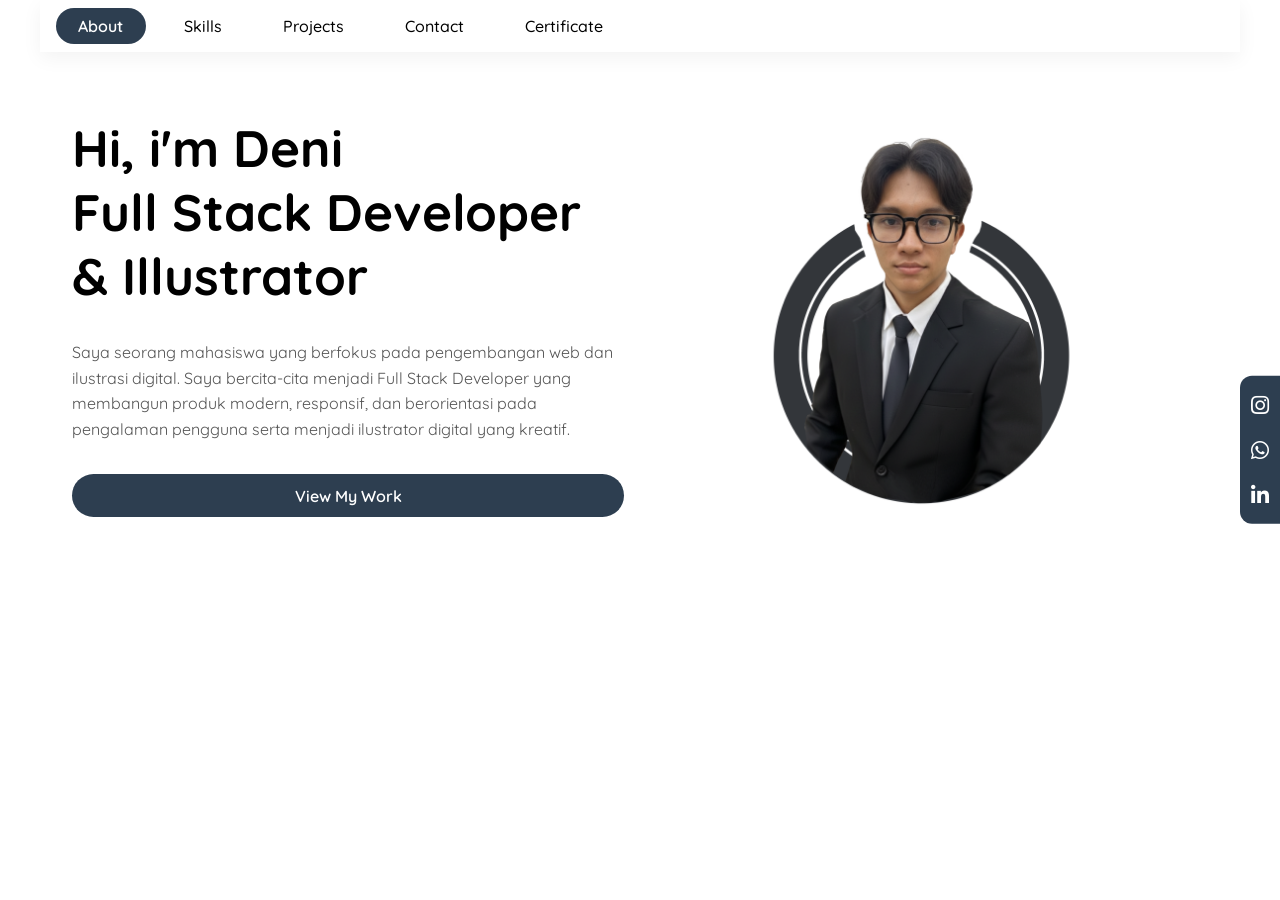
==== index.html @ 76f5977a "update index.html" ====
<!DOCTYPE html>
<html>
  <head>
    <meta charset="utf-8" />
    <meta name="viewport" content="width=device-width, initial-scale=1.0" />
    <title>Portofolio | Deni</title>
 
    <link rel="stylesheet" href="css/app.css" />
 
    <link rel="preconnect" href="https://fonts.googleapis.com">
    <link rel="preconnect" href="https://fonts.gstatic.com" crossorigin>
    <link
      href="https://fonts.googleapis.com/css2?family=Quicksand:wght@300..700&display=swap"
      rel="stylesheet"
    >
    <link rel="stylesheet" href="https://cdnjs.cloudflare.com/ajax/libs/font-awesome/5.15.4/css/all.min.css">
  </head>
  <body>
    <header class="navbar-container">
      <nav class="nav-list">
        <ul>
          <li><a href="index.html" class="active">About</a></li>
          <li><a href="skills.html">Skills</a></li>
          <li><a href="projects.html">Projects</a></li>
          <li><a href="contact.html">Contact</a></li>
          <li><a href="certificate.html">Certificate</a></li>
        </ul>
      </nav>
    </header>

    <main>
      <div class="content">
        <div class="content-description">
          <h1 class="title"> Hi, i'm Deni <br>
            Full Stack Developer & Illustrator
          </h1>
          <p>
            Saya seorang mahasiswa yang berfokus pada pengembangan web dan ilustrasi digital.
Saya bercita-cita menjadi Full Stack Developer yang membangun produk modern, responsif, dan berorientasi pada pengalaman pengguna serta menjadi ilustrator digital yang kreatif.

          </p>

          <a href="projects.html" class="btn-primary">
            View My Work
          </a>

        </div>
        <div class="content-image">
          <img src="img/Tak berjudul24 (1).png" alt="fotoprofil" />
        </div>
      </div>

      <aside>
        <div class="social-media">
          <ul>
            <li><a href="https://www.instagram.com/denii.hsb?igsh=MW4xYXg3YzVlZGR0Yg=="><i class="fab fa-instagram"></i></a></li>
            <li><a href="https://wa.me/628971872152"><i class="fab fa-whatsapp"></i></a></li>
            <li><a href="https://www.linkedin.com/in/denii-anugrah-hsb-a0b232345"><i class="fab fa-linkedin-in"></i></a></li>
          </ul>
        </div>
      </aside>
    </main>
  </body>
</html>
---- css/app.css ----
/* =========================
   GLOBAL RESET
========================= */

*,
*::before,
*::after {
  box-sizing: border-box;
}

body {
  font-family: 'Quicksand', sans-serif;
  margin: 0;
  display: flex;
  flex-direction: column;
}

/* =========================
   NAVBAR
========================= */

header.navbar-container {
  width: 100%;
  max-width: 1200px;
  padding: 1rem;
  margin-inline: auto;

  position: sticky;
  top: 0;

  background-color: rgba(255, 255, 255, 0.8);
  backdrop-filter: blur(10px);

  z-index: 9999;
  box-shadow: 0 6px 20px rgba(0, 0, 0, 0.05);

  display: flex;
  justify-content: space-between;
  align-items: center;

  transition: box-shadow 0.25s ease;
}

header.navbar-container .logo img {
  width: 140px;
}

.nav-list ul {
  display: flex;
  gap: 1rem;
  padding-left: 0;
  margin: 0;
}

.nav-list li {
  list-style: none;
}

.nav-list li a {
  padding: 0.5rem 1.4rem;
  border-radius: 999px;
  text-decoration: none;
  color: black;
  font-weight: 500;
  transition: 0.2s ease;
}

.nav-list li a:hover {
  background-color: #425c77;
  color: white;
}

.nav-list li a.active {
  background-color: #2d3e50;
  color: white;
  font-weight: 600;
}

/* =========================
   MAIN LAYOUT
========================= */

main {
  flex: 1;
  width: 100%;
  max-width: 1200px;
  margin-inline: auto;
  padding: 2rem;
  padding-top: 4rem;
}

/* =========================
   HERO SECTION
========================= */

.content {
  display: flex;
  align-items: center;
  gap: 2rem;
}

.content-description {
  flex: 1;
  display: flex;
  flex-direction: column;
  gap: 1rem;
}

.content-description .title {
  font-size: 3.2rem;
  margin: 0;
}

.content-description p {
  color: #555;
  line-height: 1.6;
}

.content-description button {
  padding: 0.7rem 2rem;
  border-radius: 999px;
  border: none;
  background-color: #2d3e50;
  color: white;
  font-weight: 600;
  cursor: pointer;
  transition: 0.2s ease;
}

.content-description button:hover {
  background-color: #425c77;
}

.content-image {
  flex: 1;
  display: flex;
  justify-content: center;
}

.content-image img {
  width: 380px;
  max-width: 100%;
}

/* =========================
   SOCIAL MEDIA (ASIDE)
========================= */

aside {
  position: fixed;
  right: 0;
  top: 50%;
  transform: translateY(-50%);
}

.social-media ul {
  background-color: #2d3e50;
  padding: 1rem 0.7rem;
  border-radius: 12px 0 0 12px;

  display: flex;
  flex-direction: column;
  gap: 1.2rem;
  margin: 0;
}

.social-media li {
  list-style: none;
}

.social-media li a {
  color: white;
  font-size: 1.3rem;
  transition: 0.2s ease;
}

.social-media li a:hover {
  color: #89b0d9;
}

/* =========================
   SKILLS SECTION
========================= */

.skills {
  padding: 4rem 2rem;
  text-align: center;
}

.skills h2 {
  font-size: 3rem;
  margin-bottom: 2rem;
}

.skills-container {
  display: grid;
  grid-template-columns: repeat(auto-fit, minmax(250px, 1fr));
  gap: 1.5rem;

  max-width: 1000px;
  margin: auto;
}

.skill-card {
  padding: 1.5rem;
  border-radius: 14px;
  background-color: #f5f7fa;
  transition: 0.25s ease;
  cursor: pointer;
}

.skill-card:hover {
  transform: translateY(-5px);
  box-shadow: 0 10px 25px rgba(0, 0, 0, 0.08);
}

.skill-card h3 {
  margin-bottom: 0.4rem;
  color: #2d3e50;
}

.skill-card p {
  font-size: 0.95rem;
  color: #555;
}

/* =========================
   PROJECTS SECTION
========================= */

.projects {
  padding: 4rem 2rem;
  text-align: center;
}

.projects h2 {
  font-size: 3rem;
  margin-bottom: 2rem;
}

.projects-container {
  display: grid;
  grid-template-columns: repeat(auto-fit, minmax(280px, 1fr));
  gap: 1.5rem;

  max-width: 1000px;
  margin: auto;
}

.project-card {
  padding: 1.5rem;
  border-radius: 14px;
  background-color: #f5f7fa;
  transition: 0.25s ease;
}

.project-card:hover {
  transform: translateY(-6px);
  box-shadow: 0 12px 35px rgba(66, 92, 119, 0.15);
}

.project-card h3 {
  margin-bottom: 0.4rem;
  color: #2d3e50;
}

.project-card p {
  font-size: 0.95rem;
  color: #555;
}

.project-card img {
  width: 100%;
  border-radius: 10px;
  margin-bottom: 1rem;
  transition: 0.35s ease;
}

.project-card:hover img {
  transform: scale(1.03);
}

.project-tags {
  display: flex;
  justify-content: center;
  gap: 0.5rem;
  margin: 1rem 0;
  flex-wrap: wrap;
}

.project-tags span {
  background-color: #e9eef5;
  padding: 0.3rem 0.8rem;
  border-radius: 999px;
  font-size: 0.75rem;
  color: #425c77;
}

.project-links {
  display: flex;
  justify-content: center;
  gap: 1rem;
  margin-top: 1rem;
}

.project-links a {
  text-decoration: none;
  font-size: 0.9rem;
  font-weight: 600;
  color: #2d3e50;
  transition: 0.2s ease;
}

.project-links a:hover {
  color: #425c77;
}

/* =========================
   CONTACT SECTION
========================= */

.contact {
  padding: 4rem 2rem;
  text-align: center;
}

.contact h2 {
  font-size: 3rem;
  margin-bottom: 1rem;
}

.contact-desc {
  color: #555;
  margin-bottom: 2.5rem;
  max-width: 500px;
  margin-inline: auto;
}

.contact-container {
  display: grid;
  grid-template-columns: repeat(auto-fit, minmax(260px, 1fr));
  gap: 1.2rem;

  max-width: 900px;
  margin: auto;
}

.contact-card {
  padding: 1.5rem;
  border-radius: 14px;

  text-decoration: none;
  color: black;

  background-color: #f5f7fa;
  border: 1px solid rgba(0, 0, 0, 0.04);

  transition: 0.25s ease;
}

.contact-card:hover {
  transform: translateY(-6px);
  box-shadow: 0 12px 30px rgba(0, 0, 0, 0.08);
}

.contact-card h3 {
  margin-bottom: 0.3rem;
  color: #2d3e50;
}

.contact-card p {
  font-size: 0.9rem;
  color: #555;
}

/* =========================
   RESPONSIVE DESIGN
========================= */

@media screen and (max-width: 768px) {

  header.navbar-container {
    flex-direction: column;
    gap: 1rem;
  }

  .content {
    flex-direction: column;
    text-align: center;
  }

  .content-description .title {
    font-size: 2.4rem;
  }

  aside {
    display: none;
  }
}

.btn-primary {
  display: inline-block;
  padding: 0.7rem 2rem;
  border-radius: 999px;
  background-color: #2d3e50;
  color: white;
  font-weight: 600;
  text-align: center;
  text-decoration: none;
  transition: 0.2s ease;
}

.btn-primary:hover {
  background-color: #425c77;
}

/* ============================= */
/* ===== CERTIFICATE PAGE ====== */
/* ============================= */

.certificates {
  padding: 40px 20px;
}

.certificates h2 {
  font-size: 28px;
  margin-bottom: 6px;
}

.section-desc {
  color: #636e72;
  margin-bottom: 30px;
}

/* GRID */
.projects-container {
  display: grid;
  grid-template-columns: repeat(auto-fit, minmax(280px, 1fr));
  gap: 20px;
}

/* CARD ELITE */
.certificate-card {
  background: rgba(255, 255, 255, 0.6);
  backdrop-filter: blur(10px);
  border-radius: 18px;
  padding: 18px;
  transition: all 0.35s ease;
  border: 1px solid rgba(255, 255, 255, 0.4);
  position: relative;
  overflow: hidden;
}

/* Soft glow hover 😏 */
.certificate-card:hover {
  transform: translateY(-6px);
  box-shadow: 0 12px 30px rgba(0, 0, 0, 0.12);
}

/* Image */
.certificate-card img {
  width: 100%;
  height: 180px;
  object-fit: cover;
  border-radius: 12px;
  margin-bottom: 12px;
}

/* Title */
.certificate-card h3 {
  font-size: 18px;
  margin-bottom: 6px;
}

/* Text */
.certificate-card p {
  font-size: 14px;
  color: #636e72;
  margin-bottom: 12px;
  line-height: 1.5;
}

/* Badge 😏🔥 */
.certificate-badge {
  display: inline-block;
  padding: 4px 10px;
  font-size: 11px;
  font-weight: 600;
  border-radius: 8px;
  background: linear-gradient(135deg, #0984e3, #74b9ff);
  color: white;
  margin-bottom: 10px;
}

/* Tags */
.project-tags {
  margin-bottom: 12px;
}

.project-tags span {
  display: inline-block;
  padding: 4px 10px;
  font-size: 12px;
  border-radius: 20px;
  background: #f1f2f6;
  margin-right: 6px;
  margin-bottom: 6px;
}

/* Links */
.project-links a {
  text-decoration: none;
  font-size: 13px;
  font-weight: 600;
  color: #0984e3;
  margin-right: 14px;
  position: relative;
}

.project-links a::after {
  content: "";
  position: absolute;
  left: 0;
  bottom: -2px;
  width: 0;
  height: 2px;
  background: #0984e3;
  transition: 0.25s ease;
}

.project-links a:hover::after {
  width: 100%;
}

/* ============================= */
/* ===== MODAL PREVIEW ========= */
/* ============================= */

.certificate-modal {
  position: fixed;
  inset: 0;
  display: none;
  justify-content: center;
  align-items: center;
  z-index: 9999;
}

/* Overlay */
.modal-overlay {
  position: absolute;
  inset: 0;
  background: rgba(0, 0, 0, 0.55);
  backdrop-filter: blur(6px);
  opacity: 0;
  transition: opacity 0.3s ease;
}

/* Content */
.modal-content {
  position: relative;
  background: white;
  padding: 18px;
  border-radius: 16px;
  max-width: 90%;
  max-height: 85%;
  transform: scale(0.9);
  opacity: 0;
  transition: all 0.3s ease;
  box-shadow: 0 20px 50px rgba(0, 0, 0, 0.25);
}

/* Image */
.modal-content img {
  width: 100%;
  max-height: 75vh;
  object-fit: contain;
  border-radius: 10px;
}

/* Close Button */
.modal-close {
  position: absolute;
  top: 6px;
  right: 12px;
  font-size: 26px;
  cursor: pointer;
  color: #636e72;
  transition: 0.2s;
}

.modal-close:hover {
  color: #0984e3;
}

/* ACTIVE STATE 😏 */
.certificate-modal.show {
  display: flex;
}

.certificate-modal.show .modal-overlay {
  opacity: 1;
}

.certificate-modal.show .modal-content {
  transform: scale(1);
  opacity: 1;
}
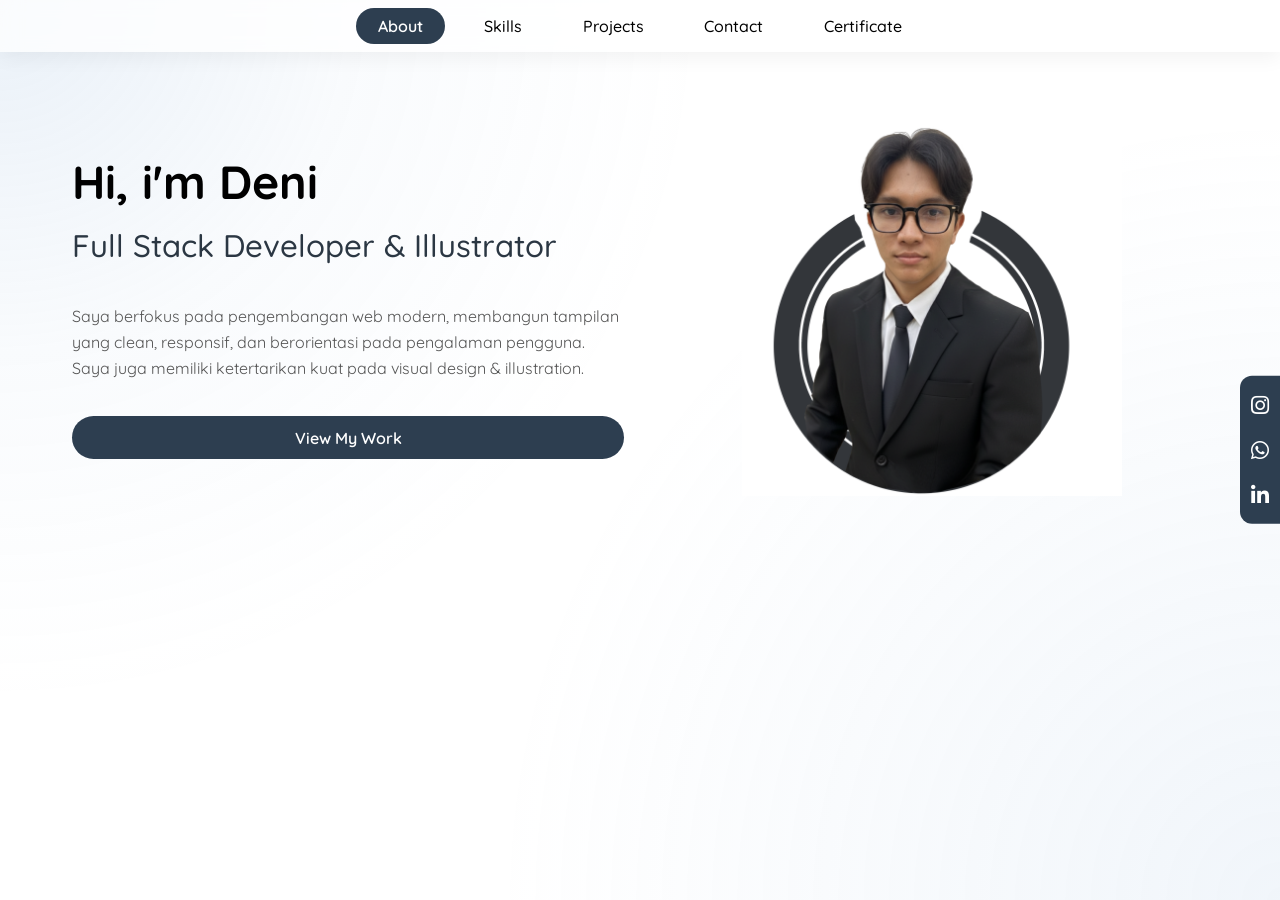
==== commit bb7b70cd: "update projects.html - Change heading from h3 to h4 for better semantic structure and visual hierarc" ====
--- a/index.html
+++ b/index.html
@@ -16,28 +16,31 @@
     <link rel="stylesheet" href="https://cdnjs.cloudflare.com/ajax/libs/font-awesome/5.15.4/css/all.min.css">
   </head>
   <body>
-    <header class="navbar-container">
-      <nav class="nav-list">
-        <ul>
-          <li><a href="index.html" class="active">About</a></li>
-          <li><a href="skills.html">Skills</a></li>
-          <li><a href="projects.html">Projects</a></li>
-          <li><a href="contact.html">Contact</a></li>
-          <li><a href="certificate.html">Certificate</a></li>
-        </ul>
-      </nav>
+    <header class="navbar-wrapper">
+      <div class="navbar-container">
+        <nav class="nav-list">
+          <ul>
+            <li><a href="index.html" class="active">About</a></li>
+            <li><a href="skills.html">Skills</a></li>
+            <li><a href="projects.html">Projects</a></li>
+            <li><a href="contact.html">Contact</a></li>
+            <li><a href="certificate.html">Certificate</a></li>
+          </ul>
+        </nav>
+      </div>
     </header>
+
 
     <main>
       <div class="content">
         <div class="content-description">
           <h1 class="title"> Hi, i'm Deni <br>
-            Full Stack Developer & Illustrator
+            <span>Full Stack Developer & Illustrator</span>
           </h1>
           <p>
-            Saya seorang mahasiswa yang berfokus pada pengembangan web dan ilustrasi digital.
-Saya bercita-cita menjadi Full Stack Developer yang membangun produk modern, responsif, dan berorientasi pada pengalaman pengguna serta menjadi ilustrator digital yang kreatif.
-
+            Saya berfokus pada pengembangan web modern, membangun tampilan yang clean,
+            responsif, dan berorientasi pada pengalaman pengguna.  
+            Saya juga memiliki ketertarikan kuat pada visual design & illustration.
           </p>
 
           <a href="projects.html" class="btn-primary">
@@ -60,5 +63,12 @@
         </div>
       </aside>
     </main>
+    <script>
+      window.addEventListener("scroll", () => {
+        document.querySelector(".navbar-wrapper")
+          .classList.toggle("scrolled", window.scrollY > 10);
+      });
+    </script>
+
   </body>
 </html>
--- a/css/app.css
+++ b/css/app.css
@@ -15,31 +15,67 @@
   flex-direction: column;
 }
 
+body::before {
+  content: "";
+  position: fixed;
+  inset: 0;
+  background: radial-gradient(
+  circle at top left,
+  rgba(137,176,217,0.18),
+  rgba(137,176,217,0.05),
+  transparent 45%
+);
+
+  z-index: -1;
+}
+
+body::after {
+  content: "";
+  position: fixed;
+  inset: 0;
+  background: radial-gradient(
+    circle at bottom right,
+    rgba(137,176,217,0.12),
+    transparent 50%
+  );
+  z-index: -1;
+}
+
+
 /* =========================
    NAVBAR
 ========================= */
 
-header.navbar-container {
+/* WRAPPER → full layar */
+header.navbar-wrapper {
+  position: sticky;
+  top: 0;
+  z-index: 9999;
+
+  background-color: rgba(255, 255, 255, 0.75);
+  backdrop-filter: blur(10px);
+
+  box-shadow: 0 6px 20px rgba(0, 0, 0, 0.05);
+}
+
+header.navbar-wrapper.scrolled {
+  box-shadow: 0 10px 30px rgba(0, 0, 0, 0.08);
+}
+
+
+/* CONTAINER → tetap center */
+.navbar-container {
   width: 100%;
   max-width: 1200px;
+  margin-inline: auto;
   padding: 1rem;
-  margin-inline: auto;
-
-  position: sticky;
-  top: 0;
-
-  background-color: rgba(255, 255, 255, 0.8);
-  backdrop-filter: blur(10px);
-
-  z-index: 9999;
-  box-shadow: 0 6px 20px rgba(0, 0, 0, 0.05);
-
-  display: flex;
-  justify-content: space-between;
+
+  display: flex;
+  justify-content: center; /* atau space-between kalau ada logo */
   align-items: center;
-
-  transition: box-shadow 0.25s ease;
-}
+}
+
+
 
 header.navbar-container .logo img {
   width: 140px;
@@ -87,7 +123,9 @@
   margin-inline: auto;
   padding: 2rem;
   padding-top: 4rem;
-}
+  position: relative;
+}
+
 
 /* =========================
    HERO SECTION
@@ -103,13 +141,20 @@
   flex: 1;
   display: flex;
   flex-direction: column;
-  gap: 1rem;
+  gap: 1.2rem;
 }
 
 .content-description .title {
-  font-size: 3.2rem;
+  font-size: clamp(2rem, 4vw, 2.9rem);
   margin: 0;
 }
+
+.content-description .title span {
+  font-size: 1.95rem;
+  font-weight: 500;
+  color: #2b3743;
+}
+
 
 .content-description p {
   color: #555;
@@ -141,6 +186,7 @@
   width: 380px;
   max-width: 100%;
 }
+
 
 /* =========================
    SOCIAL MEDIA (ASIDE)
@@ -412,6 +458,7 @@
 
 .btn-primary:hover {
   background-color: #425c77;
+  transform: translateY(-2px);
 }
 
 /* ============================= */
@@ -433,7 +480,7 @@
 }
 
 /* GRID */
-.projects-container {
+.certificate-container {
   display: grid;
   grid-template-columns: repeat(auto-fit, minmax(280px, 1fr));
   gap: 20px;
@@ -441,11 +488,11 @@
 
 /* CARD ELITE */
 .certificate-card {
-  background: rgba(255, 255, 255, 0.6);
+  background: rgba(255, 255, 255, 0.7);
   backdrop-filter: blur(10px);
   border-radius: 18px;
   padding: 18px;
-  transition: all 0.35s ease;
+  transition: all 0.35s ease; 
   border: 1px solid rgba(255, 255, 255, 0.4);
   position: relative;
   overflow: hidden;
@@ -493,11 +540,11 @@
 }
 
 /* Tags */
-.project-tags {
+.certificate-tags {
   margin-bottom: 12px;
 }
 
-.project-tags span {
+.certificate-tags span {
   display: inline-block;
   padding: 4px 10px;
   font-size: 12px;
@@ -508,7 +555,7 @@
 }
 
 /* Links */
-.project-links a {
+.certificate-links a {
   text-decoration: none;
   font-size: 13px;
   font-weight: 600;
@@ -517,7 +564,7 @@
   position: relative;
 }
 
-.project-links a::after {
+.certificate-links a::after {
   content: "";
   position: absolute;
   left: 0;
@@ -528,7 +575,7 @@
   transition: 0.25s ease;
 }
 
-.project-links a:hover::after {
+.certificate-links a:hover::after {
   width: 100%;
 }
 
@@ -605,3 +652,16 @@
   transform: scale(1);
   opacity: 1;
 }
+
+.project-card,
+.skill-card,
+.certificate-card {
+  border: 1px solid rgba(0, 0, 0, 0.04);
+}
+
+.project-card,
+.skill-card,
+.certificate-card,
+.btn-primary {
+  transition: all 0.25s ease;
+}
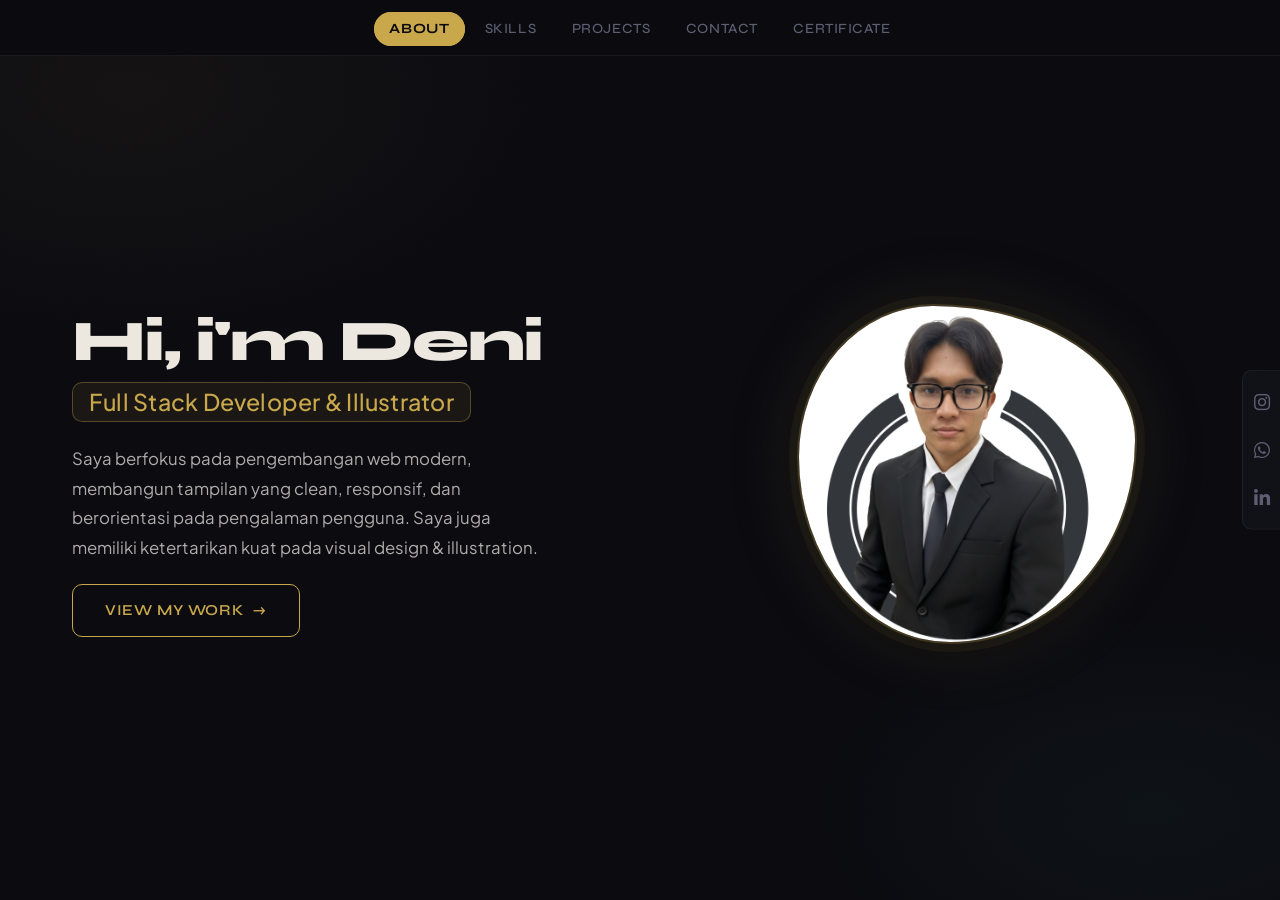
==== commit cbadf06e: "huge update, added new projects and skills, and updated the certificate section with new certificati" ====
--- a/index.html
+++ b/index.html
@@ -1,74 +1,66 @@
-<!DOCTYPE html>
-<html>
-  <head>
-    <meta charset="utf-8" />
-    <meta name="viewport" content="width=device-width, initial-scale=1.0" />
-    <title>Portofolio | Deni</title>
- 
-    <link rel="stylesheet" href="css/app.css" />
- 
-    <link rel="preconnect" href="https://fonts.googleapis.com">
-    <link rel="preconnect" href="https://fonts.gstatic.com" crossorigin>
-    <link
-      href="https://fonts.googleapis.com/css2?family=Quicksand:wght@300..700&display=swap"
-      rel="stylesheet"
-    >
-    <link rel="stylesheet" href="https://cdnjs.cloudflare.com/ajax/libs/font-awesome/5.15.4/css/all.min.css">
-  </head>
-  <body>
-    <header class="navbar-wrapper">
-      <div class="navbar-container">
-        <nav class="nav-list">
-          <ul>
-            <li><a href="index.html" class="active">About</a></li>
-            <li><a href="skills.html">Skills</a></li>
-            <li><a href="projects.html">Projects</a></li>
-            <li><a href="contact.html">Contact</a></li>
-            <li><a href="certificate.html">Certificate</a></li>
-          </ul>
-        </nav>
-      </div>
-    </header>
-
-
-    <main>
-      <div class="content">
-        <div class="content-description">
-          <h1 class="title"> Hi, i'm Deni <br>
-            <span>Full Stack Developer & Illustrator</span>
-          </h1>
-          <p>
-            Saya berfokus pada pengembangan web modern, membangun tampilan yang clean,
-            responsif, dan berorientasi pada pengalaman pengguna.  
-            Saya juga memiliki ketertarikan kuat pada visual design & illustration.
-          </p>
-
-          <a href="projects.html" class="btn-primary">
-            View My Work
-          </a>
-
-        </div>
-        <div class="content-image">
-          <img src="img/Tak berjudul24 (1).png" alt="fotoprofil" />
-        </div>
-      </div>
-
-      <aside>
-        <div class="social-media">
-          <ul>
-            <li><a href="https://www.instagram.com/denii.hsb?igsh=MW4xYXg3YzVlZGR0Yg=="><i class="fab fa-instagram"></i></a></li>
-            <li><a href="https://wa.me/628971872152"><i class="fab fa-whatsapp"></i></a></li>
-            <li><a href="https://www.linkedin.com/in/denii-anugrah-hsb-a0b232345"><i class="fab fa-linkedin-in"></i></a></li>
-          </ul>
-        </div>
-      </aside>
-    </main>
-    <script>
-      window.addEventListener("scroll", () => {
-        document.querySelector(".navbar-wrapper")
-          .classList.toggle("scrolled", window.scrollY > 10);
-      });
-    </script>
-
-  </body>
-</html>
+<!DOCTYPE html>
+<html lang="id">
+  <head>
+    <meta charset="utf-8" />
+    <meta name="viewport" content="width=device-width, initial-scale=1.0" />
+    <meta name="description" content="Portofolio Deni — Full Stack Developer & Illustrator dari Medan, Indonesia." />
+    <title>Portofolio | Deni</title>
+    <link rel="stylesheet" href="css/app.css" />
+    <link rel="preconnect" href="https://fonts.googleapis.com">
+    <link rel="preconnect" href="https://fonts.gstatic.com" crossorigin>
+    <link href="https://fonts.googleapis.com/css2?family=Syne:wght@400;500;600;700;800&family=Plus+Jakarta+Sans:wght@300;400;500;600&display=swap" rel="stylesheet">
+    <link rel="stylesheet" href="https://cdnjs.cloudflare.com/ajax/libs/font-awesome/5.15.4/css/all.min.css">
+  </head>
+  <body>
+    <header class="navbar-wrapper">
+      <div class="navbar-container">
+        <nav class="nav-list">
+          <ul>
+            <li><a href="index.html" class="active">About</a></li>
+            <li><a href="skills.html">Skills</a></li>
+            <li><a href="projects.html">Projects</a></li>
+            <li><a href="contact.html">Contact</a></li>
+            <li><a href="certificate.html">Certificate</a></li>
+          </ul>
+        </nav>
+      </div>
+    </header>
+
+    <main>
+      <div class="content">
+        <div class="content-description">
+          <h1 class="title">
+            Hi, i'm Deni
+            <span>Full Stack Developer &amp; Illustrator</span>
+          </h1>
+          <p>
+            Saya berfokus pada pengembangan web modern, membangun tampilan yang clean,
+            responsif, dan berorientasi pada pengalaman pengguna.
+            Saya juga memiliki ketertarikan kuat pada visual design &amp; illustration.
+          </p>
+          <a href="projects.html" class="btn-primary">View My Work</a>
+        </div>
+        <div class="content-image">
+          <img src="img/Tak berjudul24 (1).png" alt="Foto Profil Deni" />
+        </div>
+      </div>
+
+      <aside>
+        <div class="social-media">
+          <ul>
+            <li><a href="https://www.instagram.com/denii.hsb?igsh=MW4xYXg3YzVlZGR0Yg==" aria-label="Instagram"><i class="fab fa-instagram"></i></a></li>
+            <li><a href="https://wa.me/628971872152" aria-label="WhatsApp"><i class="fab fa-whatsapp"></i></a></li>
+            <li><a href="https://www.linkedin.com/in/denii-anugrah-hsb-a0b232345" aria-label="LinkedIn"><i class="fab fa-linkedin-in"></i></a></li>
+          </ul>
+        </div>
+      </aside>
+    </main>
+
+    <script>
+      window.addEventListener("scroll", () => {
+        document.querySelector(".navbar-wrapper")
+          .classList.toggle("scrolled", window.scrollY > 10);
+      });
+    </script>
+  </body>
+</html>
--- a/css/app.css
+++ b/css/app.css
@@ -1,667 +1,968 @@
-/* =========================
-   GLOBAL RESET
-========================= */
-
-*,
-*::before,
-*::after {
-  box-sizing: border-box;
-}
-
-body {
-  font-family: 'Quicksand', sans-serif;
-  margin: 0;
-  display: flex;
-  flex-direction: column;
-}
-
-body::before {
-  content: "";
-  position: fixed;
-  inset: 0;
-  background: radial-gradient(
-  circle at top left,
-  rgba(137,176,217,0.18),
-  rgba(137,176,217,0.05),
-  transparent 45%
-);
-
-  z-index: -1;
-}
-
-body::after {
-  content: "";
-  position: fixed;
-  inset: 0;
-  background: radial-gradient(
-    circle at bottom right,
-    rgba(137,176,217,0.12),
-    transparent 50%
-  );
-  z-index: -1;
-}
-
-
-/* =========================
-   NAVBAR
-========================= */
-
-/* WRAPPER → full layar */
-header.navbar-wrapper {
-  position: sticky;
-  top: 0;
-  z-index: 9999;
-
-  background-color: rgba(255, 255, 255, 0.75);
-  backdrop-filter: blur(10px);
-
-  box-shadow: 0 6px 20px rgba(0, 0, 0, 0.05);
-}
-
-header.navbar-wrapper.scrolled {
-  box-shadow: 0 10px 30px rgba(0, 0, 0, 0.08);
-}
-
-
-/* CONTAINER → tetap center */
-.navbar-container {
-  width: 100%;
-  max-width: 1200px;
-  margin-inline: auto;
-  padding: 1rem;
-
-  display: flex;
-  justify-content: center; /* atau space-between kalau ada logo */
-  align-items: center;
-}
-
-
-
-header.navbar-container .logo img {
-  width: 140px;
-}
-
-.nav-list ul {
-  display: flex;
-  gap: 1rem;
-  padding-left: 0;
-  margin: 0;
-}
-
-.nav-list li {
-  list-style: none;
-}
-
-.nav-list li a {
-  padding: 0.5rem 1.4rem;
-  border-radius: 999px;
-  text-decoration: none;
-  color: black;
-  font-weight: 500;
-  transition: 0.2s ease;
-}
-
-.nav-list li a:hover {
-  background-color: #425c77;
-  color: white;
-}
-
-.nav-list li a.active {
-  background-color: #2d3e50;
-  color: white;
-  font-weight: 600;
-}
-
-/* =========================
-   MAIN LAYOUT
-========================= */
-
-main {
-  flex: 1;
-  width: 100%;
-  max-width: 1200px;
-  margin-inline: auto;
-  padding: 2rem;
-  padding-top: 4rem;
-  position: relative;
-}
-
-
-/* =========================
-   HERO SECTION
-========================= */
-
-.content {
-  display: flex;
-  align-items: center;
-  gap: 2rem;
-}
-
-.content-description {
-  flex: 1;
-  display: flex;
-  flex-direction: column;
-  gap: 1.2rem;
-}
-
-.content-description .title {
-  font-size: clamp(2rem, 4vw, 2.9rem);
-  margin: 0;
-}
-
-.content-description .title span {
-  font-size: 1.95rem;
-  font-weight: 500;
-  color: #2b3743;
-}
-
-
-.content-description p {
-  color: #555;
-  line-height: 1.6;
-}
-
-.content-description button {
-  padding: 0.7rem 2rem;
-  border-radius: 999px;
-  border: none;
-  background-color: #2d3e50;
-  color: white;
-  font-weight: 600;
-  cursor: pointer;
-  transition: 0.2s ease;
-}
-
-.content-description button:hover {
-  background-color: #425c77;
-}
-
-.content-image {
-  flex: 1;
-  display: flex;
-  justify-content: center;
-}
-
-.content-image img {
-  width: 380px;
-  max-width: 100%;
-}
-
-
-/* =========================
-   SOCIAL MEDIA (ASIDE)
-========================= */
-
-aside {
-  position: fixed;
-  right: 0;
-  top: 50%;
-  transform: translateY(-50%);
-}
-
-.social-media ul {
-  background-color: #2d3e50;
-  padding: 1rem 0.7rem;
-  border-radius: 12px 0 0 12px;
-
-  display: flex;
-  flex-direction: column;
-  gap: 1.2rem;
-  margin: 0;
-}
-
-.social-media li {
-  list-style: none;
-}
-
-.social-media li a {
-  color: white;
-  font-size: 1.3rem;
-  transition: 0.2s ease;
-}
-
-.social-media li a:hover {
-  color: #89b0d9;
-}
-
-/* =========================
-   SKILLS SECTION
-========================= */
-
-.skills {
-  padding: 4rem 2rem;
-  text-align: center;
-}
-
-.skills h2 {
-  font-size: 3rem;
-  margin-bottom: 2rem;
-}
-
-.skills-container {
-  display: grid;
-  grid-template-columns: repeat(auto-fit, minmax(250px, 1fr));
-  gap: 1.5rem;
-
-  max-width: 1000px;
-  margin: auto;
-}
-
-.skill-card {
-  padding: 1.5rem;
-  border-radius: 14px;
-  background-color: #f5f7fa;
-  transition: 0.25s ease;
-  cursor: pointer;
-}
-
-.skill-card:hover {
-  transform: translateY(-5px);
-  box-shadow: 0 10px 25px rgba(0, 0, 0, 0.08);
-}
-
-.skill-card h3 {
-  margin-bottom: 0.4rem;
-  color: #2d3e50;
-}
-
-.skill-card p {
-  font-size: 0.95rem;
-  color: #555;
-}
-
-/* =========================
-   PROJECTS SECTION
-========================= */
-
-.projects {
-  padding: 4rem 2rem;
-  text-align: center;
-}
-
-.projects h2 {
-  font-size: 3rem;
-  margin-bottom: 2rem;
-}
-
-.projects-container {
-  display: grid;
-  grid-template-columns: repeat(auto-fit, minmax(280px, 1fr));
-  gap: 1.5rem;
-
-  max-width: 1000px;
-  margin: auto;
-}
-
-.project-card {
-  padding: 1.5rem;
-  border-radius: 14px;
-  background-color: #f5f7fa;
-  transition: 0.25s ease;
-}
-
-.project-card:hover {
-  transform: translateY(-6px);
-  box-shadow: 0 12px 35px rgba(66, 92, 119, 0.15);
-}
-
-.project-card h3 {
-  margin-bottom: 0.4rem;
-  color: #2d3e50;
-}
-
-.project-card p {
-  font-size: 0.95rem;
-  color: #555;
-}
-
-.project-card img {
-  width: 100%;
-  border-radius: 10px;
-  margin-bottom: 1rem;
-  transition: 0.35s ease;
-}
-
-.project-card:hover img {
-  transform: scale(1.03);
-}
-
-.project-tags {
-  display: flex;
-  justify-content: center;
-  gap: 0.5rem;
-  margin: 1rem 0;
-  flex-wrap: wrap;
-}
-
-.project-tags span {
-  background-color: #e9eef5;
-  padding: 0.3rem 0.8rem;
-  border-radius: 999px;
-  font-size: 0.75rem;
-  color: #425c77;
-}
-
-.project-links {
-  display: flex;
-  justify-content: center;
-  gap: 1rem;
-  margin-top: 1rem;
-}
-
-.project-links a {
-  text-decoration: none;
-  font-size: 0.9rem;
-  font-weight: 600;
-  color: #2d3e50;
-  transition: 0.2s ease;
-}
-
-.project-links a:hover {
-  color: #425c77;
-}
-
-/* =========================
-   CONTACT SECTION
-========================= */
-
-.contact {
-  padding: 4rem 2rem;
-  text-align: center;
-}
-
-.contact h2 {
-  font-size: 3rem;
-  margin-bottom: 1rem;
-}
-
-.contact-desc {
-  color: #555;
-  margin-bottom: 2.5rem;
-  max-width: 500px;
-  margin-inline: auto;
-}
-
-.contact-container {
-  display: grid;
-  grid-template-columns: repeat(auto-fit, minmax(260px, 1fr));
-  gap: 1.2rem;
-
-  max-width: 900px;
-  margin: auto;
-}
-
-.contact-card {
-  padding: 1.5rem;
-  border-radius: 14px;
-
-  text-decoration: none;
-  color: black;
-
-  background-color: #f5f7fa;
-  border: 1px solid rgba(0, 0, 0, 0.04);
-
-  transition: 0.25s ease;
-}
-
-.contact-card:hover {
-  transform: translateY(-6px);
-  box-shadow: 0 12px 30px rgba(0, 0, 0, 0.08);
-}
-
-.contact-card h3 {
-  margin-bottom: 0.3rem;
-  color: #2d3e50;
-}
-
-.contact-card p {
-  font-size: 0.9rem;
-  color: #555;
-}
-
-/* =========================
-   RESPONSIVE DESIGN
-========================= */
-
-@media screen and (max-width: 768px) {
-
-  header.navbar-container {
-    flex-direction: column;
-    gap: 1rem;
-  }
-
-  .content {
-    flex-direction: column;
-    text-align: center;
-  }
-
-  .content-description .title {
-    font-size: 2.4rem;
-  }
-
-  aside {
-    display: none;
-  }
-}
-
-.btn-primary {
-  display: inline-block;
-  padding: 0.7rem 2rem;
-  border-radius: 999px;
-  background-color: #2d3e50;
-  color: white;
-  font-weight: 600;
-  text-align: center;
-  text-decoration: none;
-  transition: 0.2s ease;
-}
-
-.btn-primary:hover {
-  background-color: #425c77;
-  transform: translateY(-2px);
-}
-
-/* ============================= */
-/* ===== CERTIFICATE PAGE ====== */
-/* ============================= */
-
-.certificates {
-  padding: 40px 20px;
-}
-
-.certificates h2 {
-  font-size: 28px;
-  margin-bottom: 6px;
-}
-
-.section-desc {
-  color: #636e72;
-  margin-bottom: 30px;
-}
-
-/* GRID */
-.certificate-container {
-  display: grid;
-  grid-template-columns: repeat(auto-fit, minmax(280px, 1fr));
-  gap: 20px;
-}
-
-/* CARD ELITE */
-.certificate-card {
-  background: rgba(255, 255, 255, 0.7);
-  backdrop-filter: blur(10px);
-  border-radius: 18px;
-  padding: 18px;
-  transition: all 0.35s ease; 
-  border: 1px solid rgba(255, 255, 255, 0.4);
-  position: relative;
-  overflow: hidden;
-}
-
-/* Soft glow hover 😏 */
-.certificate-card:hover {
-  transform: translateY(-6px);
-  box-shadow: 0 12px 30px rgba(0, 0, 0, 0.12);
-}
-
-/* Image */
-.certificate-card img {
-  width: 100%;
-  height: 180px;
-  object-fit: cover;
-  border-radius: 12px;
-  margin-bottom: 12px;
-}
-
-/* Title */
-.certificate-card h3 {
-  font-size: 18px;
-  margin-bottom: 6px;
-}
-
-/* Text */
-.certificate-card p {
-  font-size: 14px;
-  color: #636e72;
-  margin-bottom: 12px;
-  line-height: 1.5;
-}
-
-/* Badge 😏🔥 */
-.certificate-badge {
-  display: inline-block;
-  padding: 4px 10px;
-  font-size: 11px;
-  font-weight: 600;
-  border-radius: 8px;
-  background: linear-gradient(135deg, #0984e3, #74b9ff);
-  color: white;
-  margin-bottom: 10px;
-}
-
-/* Tags */
-.certificate-tags {
-  margin-bottom: 12px;
-}
-
-.certificate-tags span {
-  display: inline-block;
-  padding: 4px 10px;
-  font-size: 12px;
-  border-radius: 20px;
-  background: #f1f2f6;
-  margin-right: 6px;
-  margin-bottom: 6px;
-}
-
-/* Links */
-.certificate-links a {
-  text-decoration: none;
-  font-size: 13px;
-  font-weight: 600;
-  color: #0984e3;
-  margin-right: 14px;
-  position: relative;
-}
-
-.certificate-links a::after {
-  content: "";
-  position: absolute;
-  left: 0;
-  bottom: -2px;
-  width: 0;
-  height: 2px;
-  background: #0984e3;
-  transition: 0.25s ease;
-}
-
-.certificate-links a:hover::after {
-  width: 100%;
-}
-
-/* ============================= */
-/* ===== MODAL PREVIEW ========= */
-/* ============================= */
-
-.certificate-modal {
-  position: fixed;
-  inset: 0;
-  display: none;
-  justify-content: center;
-  align-items: center;
-  z-index: 9999;
-}
-
-/* Overlay */
-.modal-overlay {
-  position: absolute;
-  inset: 0;
-  background: rgba(0, 0, 0, 0.55);
-  backdrop-filter: blur(6px);
-  opacity: 0;
-  transition: opacity 0.3s ease;
-}
-
-/* Content */
-.modal-content {
-  position: relative;
-  background: white;
-  padding: 18px;
-  border-radius: 16px;
-  max-width: 90%;
-  max-height: 85%;
-  transform: scale(0.9);
-  opacity: 0;
-  transition: all 0.3s ease;
-  box-shadow: 0 20px 50px rgba(0, 0, 0, 0.25);
-}
-
-/* Image */
-.modal-content img {
-  width: 100%;
-  max-height: 75vh;
-  object-fit: contain;
-  border-radius: 10px;
-}
-
-/* Close Button */
-.modal-close {
-  position: absolute;
-  top: 6px;
-  right: 12px;
-  font-size: 26px;
-  cursor: pointer;
-  color: #636e72;
-  transition: 0.2s;
-}
-
-.modal-close:hover {
-  color: #0984e3;
-}
-
-/* ACTIVE STATE 😏 */
-.certificate-modal.show {
-  display: flex;
-}
-
-.certificate-modal.show .modal-overlay {
-  opacity: 1;
-}
-
-.certificate-modal.show .modal-content {
-  transform: scale(1);
-  opacity: 1;
-}
-
-.project-card,
-.skill-card,
-.certificate-card {
-  border: 1px solid rgba(0, 0, 0, 0.04);
-}
-
-.project-card,
-.skill-card,
-.certificate-card,
-.btn-primary {
-  transition: all 0.25s ease;
-}
+/* ============================================================
+   DARK EDITORIAL PORTFOLIO — Deni Anugrah
+   Theme : Dark Studio × Warm Gold × Artistic
+   Fonts : Syne (display) + Plus Jakarta Sans (body)
+============================================================ */
+
+/* ── CSS VARIABLES ── */
+:root {
+  --bg:           #0b0b10;
+  --surface:      #111118;
+  --card:         #17171f;
+  --card-hover:   #1e1e28;
+  --border:       rgba(255,255,255,0.06);
+  --border-acc:   rgba(201,168,76,0.35);
+  --accent:       #c9a84c;
+  --accent-dim:   rgba(201,168,76,0.08);
+  --accent-glow:  rgba(201,168,76,0.18);
+  --teal:         #4fd1c5;
+  --teal-dim:     rgba(79,209,197,0.08);
+  --text:         #ece8df;
+  --text-body:    #b0acaa;
+  --muted:        #5e5e72;
+  --white:        #ffffff;
+  --radius-sm:    10px;
+  --radius:       16px;
+  --radius-lg:    24px;
+  --ease:         cubic-bezier(0.4, 0, 0.2, 1);
+  --transition:   0.3s var(--ease);
+  --shadow-card:  0 4px 24px rgba(0,0,0,0.45);
+  --shadow-hover: 0 16px 48px rgba(0,0,0,0.6), 0 0 0 1px var(--border-acc);
+}
+
+/* ── RESET ── */
+*, *::before, *::after {
+  box-sizing: border-box;
+  margin: 0;
+  padding: 0;
+}
+
+/* ── BASE ── */
+html {
+  scroll-behavior: smooth;
+}
+
+body {
+  font-family: 'Plus Jakarta Sans', sans-serif;
+  background-color: var(--bg);
+  color: var(--text);
+  line-height: 1.65;
+  min-height: 100vh;
+  display: flex;
+  flex-direction: column;
+  position: relative;
+  overflow-x: hidden;
+}
+
+/* Background atmospheric glow */
+body::before {
+  content: "";
+  position: fixed;
+  inset: 0;
+  background:
+    radial-gradient(ellipse 60% 50% at 10% 10%, rgba(201,168,76,0.05) 0%, transparent 60%),
+    radial-gradient(ellipse 50% 40% at 90% 90%, rgba(79,209,197,0.04) 0%, transparent 55%);
+  pointer-events: none;
+  z-index: 0;
+}
+
+body::after {
+  content: "";
+  position: fixed;
+  inset: 0;
+  background-image: url("data:image/svg+xml,%3Csvg width='200' height='200' xmlns='http://www.w3.org/2000/svg'%3E%3Cfilter id='noise'%3E%3CfeTurbulence type='fractalNoise' baseFrequency='0.85' numOctaves='4' stitchTiles='stitch'/%3E%3C/filter%3E%3Crect width='100%25' height='100%25' filter='url(%23noise)' opacity='0.025'/%3E%3C/svg%3E");
+  pointer-events: none;
+  z-index: 0;
+  opacity: 0.4;
+}
+
+/* ── TYPOGRAPHY ── */
+h1, h2, h3, h4 {
+  font-family: 'Syne', sans-serif;
+  color: var(--text);
+  line-height: 1.2;
+}
+
+a {
+  color: inherit;
+  text-decoration: none;
+}
+
+img {
+  display: block;
+  max-width: 100%;
+}
+
+/* ── NAVBAR ── */
+header.navbar-wrapper {
+  position: sticky;
+  top: 0;
+  z-index: 9999;
+  background: rgba(11,11,16,0.80);
+  backdrop-filter: blur(20px);
+  -webkit-backdrop-filter: blur(20px);
+  border-bottom: 1px solid var(--border);
+  transition: box-shadow var(--transition), border-color var(--transition);
+}
+
+header.navbar-wrapper.scrolled {
+  border-bottom-color: rgba(201,168,76,0.12);
+  box-shadow: 0 8px 32px rgba(0,0,0,0.5);
+}
+
+.navbar-container {
+  width: 100%;
+  max-width: 1200px;
+  margin-inline: auto;
+  padding: 0.9rem 2rem;
+  display: flex;
+  justify-content: center;
+  align-items: center;
+}
+
+.nav-list ul {
+  display: flex;
+  gap: 0.3rem;
+  list-style: none;
+  flex-wrap: wrap;
+  justify-content: center;
+}
+
+.nav-list li a {
+  font-family: 'Syne', sans-serif;
+  font-size: 0.88rem;
+  font-weight: 500;
+  letter-spacing: 0.04em;
+  text-transform: uppercase;
+  color: var(--muted);
+  padding: 0.45rem 0.9rem;
+  border-radius: 999px;
+  border: 1px solid transparent;
+  transition: all var(--transition);
+}
+
+.nav-list li a:hover {
+  color: var(--accent);
+  border-color: var(--border-acc);
+  background: var(--accent-dim);
+}
+
+.nav-list li a.active {
+  color: var(--bg);
+  background: var(--accent);
+  border-color: var(--accent);
+  font-weight: 700;
+}
+
+/* ── MAIN LAYOUT ── */
+main {
+  flex: 1;
+  width: 100%;
+  max-width: 1200px;
+  margin-inline: auto;
+  padding: 2rem 2rem 4rem;
+  padding-top: 5rem;
+  position: relative;
+  z-index: 1;
+}
+
+/* ── SECTION HEADERS ── */
+.section-title {
+  display: inline-block;
+}
+
+.projects h2,
+.skills h2,
+.contact h2,
+.certificates h2 {
+  font-family: 'Syne', sans-serif;
+  font-size: clamp(2.4rem, 5vw, 3.5rem);
+  font-weight: 800;
+  letter-spacing: -0.02em;
+  color: var(--text);
+  margin-bottom: 0.4rem;
+  position: relative;
+  display: inline-block;
+}
+
+.projects h2::after,
+.skills h2::after,
+.contact h2::after,
+.certificates h2::after {
+  content: "";
+  position: absolute;
+  left: 0;
+  bottom: -6px;
+  width: 40%;
+  height: 3px;
+  background: linear-gradient(90deg, var(--accent), transparent);
+  border-radius: 2px;
+}
+
+
+/* ── HERO SECTION ── */
+.content {
+  display: flex;
+  align-items: center;
+  gap: 4rem;
+  min-height: 75vh;
+  padding-block: 2rem;
+}
+
+.content-description {
+  flex: 1.1;
+  display: flex;
+  flex-direction: column;
+  gap: 1.4rem;
+  animation: fadeUp 0.8s var(--ease) both;
+}
+
+.content-description .title {
+  font-family: 'Syne', sans-serif;
+  font-size: clamp(2.4rem, 4.5vw, 3.6rem);
+  font-weight: 800;
+  letter-spacing: -0.03em;
+  line-height: 1.1;
+  color: var(--text);
+}
+
+.content-description .title span {
+  display: block;
+  font-size: clamp(1.1rem, 2.2vw, 1.45rem);
+  font-weight: 500;
+  font-family: 'Plus Jakarta Sans', sans-serif;
+  color: var(--accent);
+  letter-spacing: 0.01em;
+  margin-top: 0.5rem;
+  padding: 0.4rem 1rem;
+  background: var(--accent-dim);
+  border: 1px solid var(--border-acc);
+  border-radius: var(--radius-sm);
+  width: fit-content;
+}
+
+.content-description p {
+  color: var(--text-body);
+  font-size: 1.05rem;
+  line-height: 1.75;
+  max-width: 480px;
+}
+
+.btn-primary {
+  display: inline-flex;
+  align-items: center;
+  gap: 0.6rem;
+  padding: 0.8rem 2rem;
+  border-radius: var(--radius-sm);
+  background: transparent;
+  color: var(--accent);
+  font-family: 'Syne', sans-serif;
+  font-weight: 600;
+  font-size: 0.95rem;
+  letter-spacing: 0.04em;
+  text-transform: uppercase;
+  border: 1.5px solid var(--accent);
+  transition: all var(--transition);
+  width: fit-content;
+}
+
+.btn-primary::after {
+  content: "→";
+  transition: transform var(--transition);
+}
+
+.btn-primary:hover {
+  background: var(--accent);
+  color: var(--bg);
+  box-shadow: 0 0 30px var(--accent-glow);
+  transform: translateY(-2px);
+}
+
+.btn-primary:hover::after {
+  transform: translateX(4px);
+}
+
+.content-image {
+  flex: 0.9;
+  display: flex;
+  justify-content: center;
+  align-items: center;
+  animation: fadeUp 0.8s 0.15s var(--ease) both;
+}
+
+.content-image img {
+  width: 340px;
+  height: 340px;
+  object-fit: cover;
+  border-radius: 40% 60% 55% 45% / 45% 40% 60% 55%;
+  border: 2px solid rgba(201,168,76,0.3);
+  box-shadow:
+    0 0 0 8px rgba(201,168,76,0.05),
+    0 0 80px rgba(201,168,76,0.12),
+    var(--shadow-card);
+  animation: float 6s ease-in-out infinite;
+}
+
+@keyframes float {
+  0%, 100% { transform: translateY(0px); }
+  50%       { transform: translateY(-14px); }
+}
+
+@keyframes fadeUp {
+  from {
+    opacity: 0;
+    transform: translateY(28px);
+  }
+  to {
+    opacity: 1;
+    transform: translateY(0);
+  }
+}
+
+/* ── SOCIAL MEDIA SIDEBAR ── */
+aside {
+  position: fixed;
+  right: 0;
+  top: 50%;
+  transform: translateY(-50%);
+  z-index: 100;
+}
+
+.social-media ul {
+  background: var(--surface);
+  border: 1px solid var(--border);
+  border-right: none;
+  padding: 1rem 0.65rem;
+  border-radius: var(--radius-sm) 0 0 var(--radius-sm);
+  display: flex;
+  flex-direction: column;
+  gap: 1.1rem;
+  list-style: none;
+}
+
+.social-media li a {
+  color: var(--muted);
+  font-size: 1.15rem;
+  transition: color var(--transition);
+  display: block;
+}
+
+.social-media li a:hover {
+  color: var(--accent);
+}
+
+/* ── SKILLS SECTION ── */
+.skills {
+  padding: 3rem 0;
+  text-align: center;
+}
+
+.skills h2 {
+  margin-bottom: 3rem;
+}
+
+.skills-container {
+  display: grid;
+  grid-template-columns: repeat(auto-fit, minmax(220px, 1fr));
+  gap: 1.2rem;
+  max-width: 1000px;
+  margin: auto;
+  text-align: left;
+}
+
+.skill-card {
+  background: var(--card);
+  border: 1px solid var(--border);
+  border-radius: var(--radius);
+  padding: 1.5rem;
+  cursor: pointer;
+  transition: all var(--transition);
+  position: relative;
+  overflow: hidden;
+}
+
+.skill-card::before {
+  content: "";
+  position: absolute;
+  left: 0;
+  top: 0;
+  bottom: 0;
+  width: 3px;
+  background: var(--accent);
+  opacity: 0;
+  transition: opacity var(--transition);
+}
+
+.skill-card:hover {
+  background: var(--card-hover);
+  border-color: var(--border-acc);
+  box-shadow: var(--shadow-hover);
+  transform: translateY(-4px);
+}
+
+.skill-card:hover::before {
+  opacity: 1;
+}
+
+.skill-card h3 {
+  font-family: 'Syne', sans-serif;
+  font-size: 1rem;
+  font-weight: 700;
+  color: var(--text);
+  margin-bottom: 0.5rem;
+  letter-spacing: 0.01em;
+}
+
+.skill-card p {
+  font-size: 0.88rem;
+  color: var(--text-body);
+  line-height: 1.6;
+}
+
+/* ── PROJECTS SECTION ── */
+.projects {
+  padding: 3rem 0;
+  text-align: center;
+}
+
+.projects h2 {
+  margin-bottom: 3rem;
+}
+
+.project-category {
+  margin-bottom: 4rem;
+  text-align: left;
+}
+
+.project-category h3,
+.project-category h4 {
+  font-family: 'Syne', sans-serif;
+  font-size: 1.1rem;
+  font-weight: 700;
+  letter-spacing: 0.1em;
+  text-transform: uppercase;
+  color: var(--accent);
+  margin-bottom: 1.5rem;
+  display: flex;
+  align-items: center;
+  gap: 0.8rem;
+}
+
+.project-category h3::before,
+.project-category h4::before {
+  content: "";
+  display: inline-block;
+  width: 28px;
+  height: 2px;
+  background: var(--accent);
+  border-radius: 2px;
+  flex-shrink: 0;
+}
+
+.projects-container {
+  display: grid;
+  grid-template-columns: repeat(auto-fit, minmax(260px, 1fr));
+  gap: 1.5rem;
+  max-width: 1100px;
+}
+
+.project-card {
+  background: var(--card);
+  border: 1px solid var(--border);
+  border-radius: var(--radius);
+  padding: 1.4rem;
+  transition: all var(--transition);
+  position: relative;
+  overflow: hidden;
+  text-align: left;
+}
+
+.project-card::after {
+  content: "";
+  position: absolute;
+  inset: 0;
+  background: linear-gradient(135deg, var(--accent-dim) 0%, transparent 60%);
+  opacity: 0;
+  transition: opacity var(--transition);
+  pointer-events: none;
+}
+
+.project-card:hover {
+  border-color: var(--border-acc);
+  transform: translateY(-6px);
+  box-shadow: var(--shadow-hover);
+}
+
+.project-card:hover::after {
+  opacity: 1;
+}
+
+.project-card .img-wrapper {
+  border-radius: var(--radius-sm);
+  overflow: hidden;
+  margin-bottom: 1.1rem;
+  height: 170px;
+}
+
+.project-card img {
+  width: 100%;
+  height: 100%;
+  object-fit: cover;
+  border-radius: var(--radius-sm);
+  transition: transform 0.5s var(--ease);
+}
+
+.project-card:hover img {
+  transform: scale(1.06);
+}
+
+.project-card h4 {
+  font-family: 'Syne', sans-serif;
+  font-size: 1rem;
+  font-weight: 700;
+  color: var(--text);
+  margin-bottom: 0.5rem;
+}
+
+.project-card p {
+  font-size: 0.875rem;
+  color: var(--text-body);
+  line-height: 1.6;
+}
+
+.project-tags {
+  display: flex;
+  flex-wrap: wrap;
+  gap: 0.4rem;
+  margin: 0.9rem 0;
+}
+
+.project-tags span {
+  background: var(--surface);
+  border: 1px solid var(--border);
+  color: var(--text-body);
+  font-size: 0.72rem;
+  font-weight: 600;
+  letter-spacing: 0.04em;
+  text-transform: uppercase;
+  padding: 0.25rem 0.65rem;
+  border-radius: 999px;
+}
+
+.project-links {
+  display: flex;
+  gap: 1.2rem;
+  margin-top: 0.8rem;
+}
+
+.project-links a {
+  font-family: 'Syne', sans-serif;
+  font-size: 0.82rem;
+  font-weight: 700;
+  letter-spacing: 0.04em;
+  text-transform: uppercase;
+  color: var(--accent);
+  position: relative;
+  transition: color var(--transition);
+}
+
+.project-links a::after {
+  content: "";
+  position: absolute;
+  left: 0;
+  bottom: -2px;
+  width: 0;
+  height: 1.5px;
+  background: var(--accent);
+  transition: width var(--transition);
+}
+
+.project-links a:hover::after {
+  width: 100%;
+}
+
+/* ── CONTACT SECTION ── */
+.contact {
+  padding: 3rem 0;
+  text-align: center;
+}
+
+.contact h2 {
+  margin-bottom: 0.8rem;
+}
+
+.contact-desc {
+  color: var(--text-body);
+  margin-bottom: 3rem;
+  max-width: 500px;
+  margin-inline: auto;
+  margin-top: 1rem;
+  font-size: 1rem;
+}
+
+.contact-container {
+  display: grid;
+  grid-template-columns: repeat(auto-fit, minmax(220px, 1fr));
+  gap: 1.2rem;
+  max-width: 900px;
+  margin: auto;
+  text-align: left;
+}
+
+.contact-card {
+  background: var(--card);
+  border: 1px solid var(--border);
+  border-radius: var(--radius);
+  padding: 1.6rem;
+  text-decoration: none;
+  display: block;
+  transition: all var(--transition);
+  position: relative;
+  overflow: hidden;
+}
+
+.contact-card::before {
+  content: "";
+  position: absolute;
+  bottom: 0;
+  left: 0;
+  right: 0;
+  height: 2px;
+  background: linear-gradient(90deg, var(--accent), var(--teal));
+  transform: scaleX(0);
+  transform-origin: left;
+  transition: transform var(--transition);
+}
+
+.contact-card:hover {
+  background: var(--card-hover);
+  border-color: var(--border-acc);
+  transform: translateY(-5px);
+  box-shadow: var(--shadow-hover);
+}
+
+.contact-card:hover::before {
+  transform: scaleX(1);
+}
+
+.contact-card h3 {
+  font-family: 'Syne', sans-serif;
+  font-size: 0.8rem;
+  font-weight: 700;
+  letter-spacing: 0.1em;
+  text-transform: uppercase;
+  color: var(--accent);
+  margin-bottom: 0.5rem;
+}
+
+.contact-card p {
+  font-size: 0.875rem;
+  color: var(--text-body);
+  word-break: break-word;
+}
+
+/* ── CERTIFICATE SECTION ── */
+.certificates {
+  padding: 3rem 0;
+}
+
+.certificates h2 {
+  margin-bottom: 0.5rem;
+  display: block;
+}
+
+.section-desc {
+  color: var(--text-body);
+  margin-bottom: 2.5rem;
+  margin-top: 1rem;
+}
+
+.certificate-container {
+  display: grid;
+  grid-template-columns: repeat(auto-fit, minmax(260px, 1fr));
+  gap: 1.5rem;
+}
+
+.certificate-card {
+  background: var(--card);
+  border: 1px solid var(--border);
+  border-radius: var(--radius);
+  padding: 1.4rem;
+  transition: all var(--transition);
+  position: relative;
+  overflow: hidden;
+}
+
+.certificate-card:hover {
+  border-color: var(--border-acc);
+  transform: translateY(-6px);
+  box-shadow: var(--shadow-hover);
+}
+
+.certificate-card img {
+  width: 100%;
+  height: 175px;
+  object-fit: cover;
+  border-radius: var(--radius-sm);
+  margin-bottom: 1rem;
+  transition: transform 0.5s var(--ease);
+}
+
+.certificate-card:hover img {
+  transform: scale(1.04);
+}
+
+.certificate-badge {
+  display: inline-block;
+  padding: 0.3rem 0.75rem;
+  font-family: 'Syne', sans-serif;
+  font-size: 0.7rem;
+  font-weight: 700;
+  letter-spacing: 0.06em;
+  text-transform: uppercase;
+  border-radius: 999px;
+  background: linear-gradient(135deg, var(--accent), #e8bc5a);
+  color: var(--bg);
+  margin-bottom: 0.9rem;
+  display: block;
+  width: fit-content;
+}
+
+.certificate-card h3 {
+  font-family: 'Syne', sans-serif;
+  font-size: 1rem;
+  font-weight: 700;
+  color: var(--text);
+  margin-bottom: 0.5rem;
+}
+
+.certificate-card p {
+  font-size: 0.875rem;
+  color: var(--text-body);
+  line-height: 1.6;
+  margin-bottom: 0.8rem;
+}
+
+.certificate-tags {
+  display: flex;
+  flex-wrap: wrap;
+  gap: 0.4rem;
+  margin-bottom: 1rem;
+}
+
+.certificate-tags span {
+  background: var(--surface);
+  border: 1px solid var(--border);
+  color: var(--text-body);
+  font-size: 0.72rem;
+  font-weight: 600;
+  letter-spacing: 0.04em;
+  text-transform: uppercase;
+  padding: 0.25rem 0.65rem;
+  border-radius: 999px;
+}
+
+.certificate-links a {
+  font-family: 'Syne', sans-serif;
+  font-size: 0.8rem;
+  font-weight: 700;
+  letter-spacing: 0.04em;
+  text-transform: uppercase;
+  color: var(--accent);
+  margin-right: 1rem;
+  position: relative;
+  transition: color var(--transition);
+}
+
+.certificate-links a::after {
+  content: "";
+  position: absolute;
+  left: 0;
+  bottom: -2px;
+  width: 0;
+  height: 1.5px;
+  background: var(--accent);
+  transition: width var(--transition);
+}
+
+.certificate-links a:hover::after {
+  width: 100%;
+}
+
+/* ── MODAL ── */
+.certificate-modal {
+  position: fixed;
+  inset: 0;
+  display: none;
+  justify-content: center;
+  align-items: center;
+  z-index: 99999;
+}
+
+.modal-overlay {
+  position: absolute;
+  inset: 0;
+  background: rgba(0,0,0,0.75);
+  backdrop-filter: blur(8px);
+  opacity: 0;
+  transition: opacity 0.3s var(--ease);
+}
+
+.modal-content {
+  position: relative;
+  background: var(--card);
+  border: 1px solid var(--border-acc);
+  padding: 1.2rem;
+  border-radius: var(--radius-lg);
+  max-width: 90%;
+  max-height: 85%;
+  transform: scale(0.9);
+  opacity: 0;
+  transition: all 0.3s var(--ease);
+  box-shadow: 0 30px 80px rgba(0,0,0,0.6), 0 0 0 1px var(--border-acc);
+}
+
+.modal-content img {
+  width: 100%;
+  max-height: 75vh;
+  object-fit: contain;
+  border-radius: var(--radius-sm);
+}
+
+.modal-close {
+  position: absolute;
+  top: 10px;
+  right: 16px;
+  font-size: 1.6rem;
+  cursor: pointer;
+  color: var(--muted);
+  transition: color var(--transition);
+  font-family: sans-serif;
+  line-height: 1;
+}
+
+.modal-close:hover {
+  color: var(--accent);
+}
+
+.certificate-modal.show {
+  display: flex;
+}
+
+.certificate-modal.show .modal-overlay {
+  opacity: 1;
+}
+
+.certificate-modal.show .modal-content {
+  transform: scale(1);
+  opacity: 1;
+}
+
+/* ── STAGGER ANIMATIONS ── */
+.skill-card,
+.project-card,
+.contact-card,
+.certificate-card {
+  animation: fadeUp 0.5s var(--ease) both;
+}
+
+.skill-card:nth-child(1)  { animation-delay: 0.05s; }
+.skill-card:nth-child(2)  { animation-delay: 0.10s; }
+.skill-card:nth-child(3)  { animation-delay: 0.15s; }
+.skill-card:nth-child(4)  { animation-delay: 0.20s; }
+.skill-card:nth-child(5)  { animation-delay: 0.25s; }
+.skill-card:nth-child(6)  { animation-delay: 0.30s; }
+.skill-card:nth-child(7)  { animation-delay: 0.35s; }
+.skill-card:nth-child(8)  { animation-delay: 0.40s; }
+.skill-card:nth-child(9)  { animation-delay: 0.45s; }
+.skill-card:nth-child(10) { animation-delay: 0.50s; }
+.skill-card:nth-child(11) { animation-delay: 0.55s; }
+.skill-card:nth-child(12) { animation-delay: 0.60s; }
+
+.project-card:nth-child(1) { animation-delay: 0.05s; }
+.project-card:nth-child(2) { animation-delay: 0.10s; }
+.project-card:nth-child(3) { animation-delay: 0.15s; }
+.project-card:nth-child(4) { animation-delay: 0.20s; }
+.project-card:nth-child(5) { animation-delay: 0.25s; }
+.project-card:nth-child(6) { animation-delay: 0.30s; }
+
+.contact-card:nth-child(1) { animation-delay: 0.05s; }
+.contact-card:nth-child(2) { animation-delay: 0.10s; }
+.contact-card:nth-child(3) { animation-delay: 0.15s; }
+.contact-card:nth-child(4) { animation-delay: 0.20s; }
+
+.certificate-card:nth-child(1) { animation-delay: 0.05s; }
+.certificate-card:nth-child(2) { animation-delay: 0.10s; }
+.certificate-card:nth-child(3) { animation-delay: 0.15s; }
+.certificate-card:nth-child(4) { animation-delay: 0.20s; }
+.certificate-card:nth-child(5) { animation-delay: 0.25s; }
+
+/* ── RESPONSIVE ── */
+@media screen and (max-width: 768px) {
+  main {
+    padding: 1.2rem 1.2rem 3rem;
+    padding-top: 3rem;
+  }
+
+  .content {
+    flex-direction: column-reverse;
+    text-align: center;
+    gap: 2.5rem;
+    min-height: auto;
+    padding-block: 1rem;
+  }
+
+  .content-description {
+    align-items: center;
+  }
+
+  .content-description .title span {
+    margin-inline: auto;
+  }
+
+  .content-description p {
+    text-align: center;
+  }
+
+  .content-image img {
+    width: 240px;
+    height: 240px;
+  }
+
+  aside {
+    display: none;
+  }
+
+  .nav-list ul {
+    gap: 0.25rem;
+  }
+
+  .nav-list li a {
+    font-size: 0.78rem;
+    padding: 0.35rem 0.7rem;
+  }
+
+  .projects h2,
+  .skills h2,
+  .contact h2,
+  .certificates h2 {
+    font-size: 2rem;
+  }
+
+  .project-category {
+    text-align: left;
+  }
+
+  .skills-container,
+  .projects-container,
+  .contact-container,
+  .certificate-container {
+    grid-template-columns: 1fr;
+  }
+}
+
+@media screen and (max-width: 480px) {
+  .navbar-container {
+    padding: 0.7rem 1rem;
+  }
+}
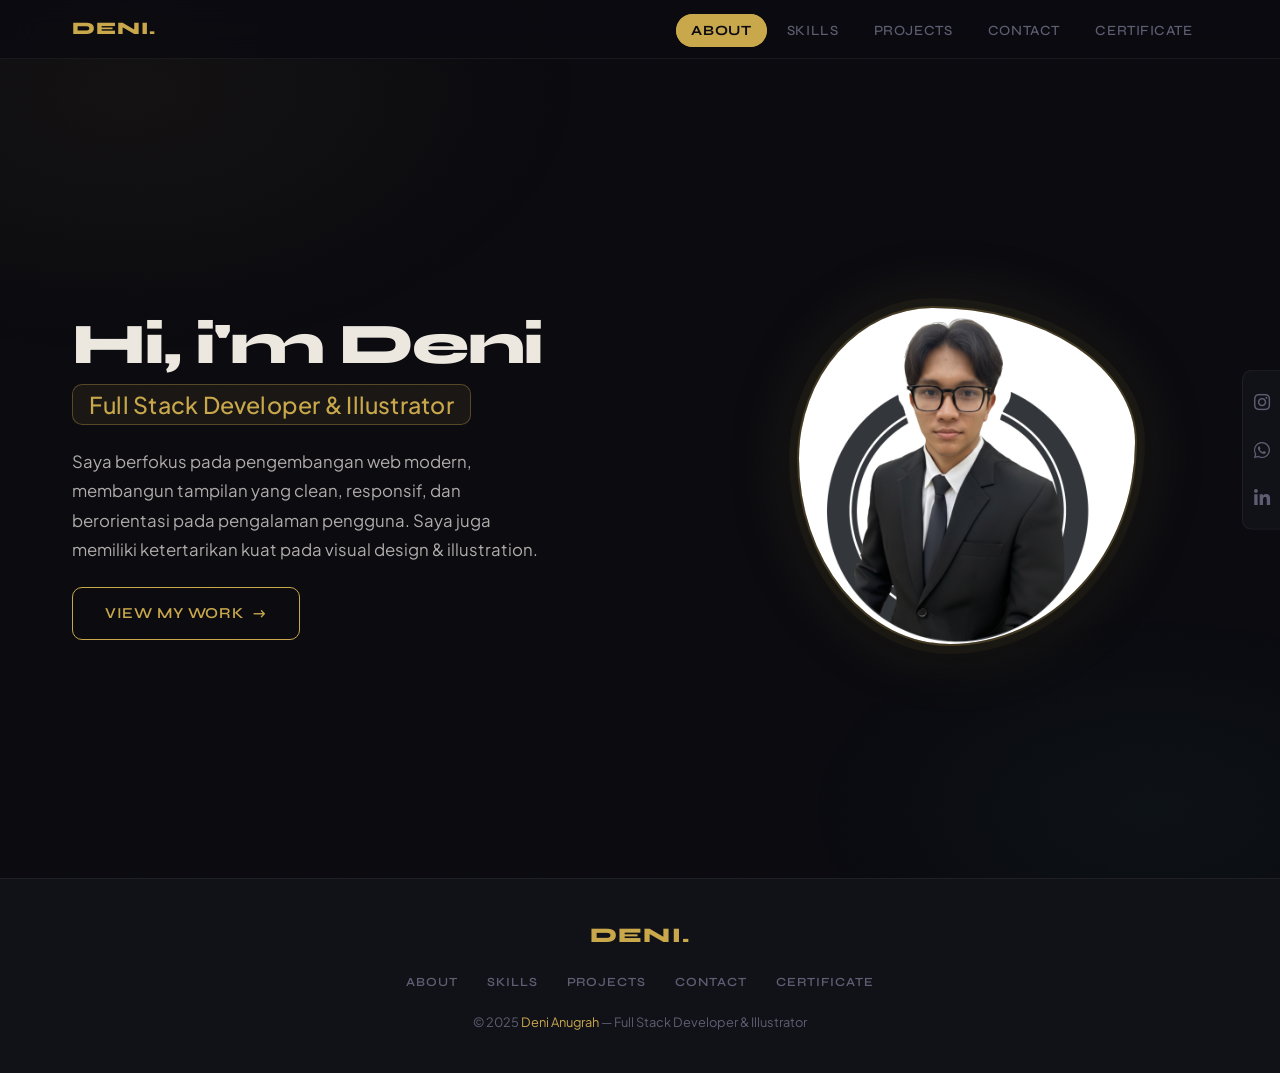
==== commit 18c05f27: "major update to the portfolio website, including new portfolio.js file and updates to various HTML a" ====
--- a/index.html
+++ b/index.html
@@ -14,6 +14,10 @@
   <body>
     <header class="navbar-wrapper">
       <div class="navbar-container">
+        <a href="index.html" class="navbar-logo">DENI.</a>
+        <button class="hamburger" aria-label="Toggle navigation">
+          <span></span><span></span><span></span>
+        </button>
         <nav class="nav-list">
           <ul>
             <li><a href="index.html" class="active">About</a></li>
@@ -25,26 +29,17 @@
         </nav>
       </div>
     </header>
-
     <main>
       <div class="content">
         <div class="content-description">
-          <h1 class="title">
-            Hi, i'm Deni
-            <span>Full Stack Developer &amp; Illustrator</span>
-          </h1>
-          <p>
-            Saya berfokus pada pengembangan web modern, membangun tampilan yang clean,
-            responsif, dan berorientasi pada pengalaman pengguna.
-            Saya juga memiliki ketertarikan kuat pada visual design &amp; illustration.
-          </p>
+          <h1 class="title">Hi, i'm Deni<span>Full Stack Developer &amp; Illustrator</span></h1>
+          <p>Saya berfokus pada pengembangan web modern, membangun tampilan yang clean, responsif, dan berorientasi pada pengalaman pengguna. Saya juga memiliki ketertarikan kuat pada visual design &amp; illustration.</p>
           <a href="projects.html" class="btn-primary">View My Work</a>
         </div>
         <div class="content-image">
           <img src="img/Tak berjudul24 (1).png" alt="Foto Profil Deni" />
         </div>
       </div>
-
       <aside>
         <div class="social-media">
           <ul>
@@ -55,12 +50,19 @@
         </div>
       </aside>
     </main>
-
-    <script>
-      window.addEventListener("scroll", () => {
-        document.querySelector(".navbar-wrapper")
-          .classList.toggle("scrolled", window.scrollY > 10);
-      });
-    </script>
+    <footer class="site-footer">
+      <div class="footer-inner">
+        <div class="footer-logo">DENI.</div>
+        <nav class="footer-links">
+          <a href="index.html">About</a>
+          <a href="skills.html">Skills</a>
+          <a href="projects.html">Projects</a>
+          <a href="contact.html">Contact</a>
+          <a href="certificate.html">Certificate</a>
+        </nav>
+        <p class="footer-copy">© 2025 <span>Deni Anugrah</span> — Full Stack Developer &amp; Illustrator</p>
+      </div>
+    </footer>
+    <script src="js/portfolio.js"></script>
   </body>
 </html>
--- a/css/app.css
+++ b/css/app.css
@@ -98,7 +98,7 @@
   position: sticky;
   top: 0;
   z-index: 9999;
-  background: rgba(11,11,16,0.80);
+  background: rgba(11,11,16,0.88);
   backdrop-filter: blur(20px);
   -webkit-backdrop-filter: blur(20px);
   border-bottom: 1px solid var(--border);
@@ -116,8 +116,61 @@
   margin-inline: auto;
   padding: 0.9rem 2rem;
   display: flex;
+  justify-content: space-between;
+  align-items: center;
+  position: relative;
+}
+
+.navbar-logo {
+  font-family: 'Syne', sans-serif;
+  font-weight: 800;
+  font-size: 1.1rem;
+  color: var(--accent);
+  letter-spacing: 0.05em;
+  text-decoration: none;
+}
+
+/* Hamburger button */
+.hamburger {
+  display: none;
+  flex-direction: column;
   justify-content: center;
-  align-items: center;
+  gap: 5px;
+  width: 36px;
+  height: 36px;
+  background: none;
+  border: 1px solid var(--border);
+  border-radius: var(--radius-sm);
+  cursor: pointer;
+  padding: 7px;
+  transition: border-color var(--transition);
+  z-index: 10001;
+}
+
+.hamburger:hover {
+  border-color: var(--border-acc);
+}
+
+.hamburger span {
+  display: block;
+  width: 100%;
+  height: 1.5px;
+  background: var(--text);
+  border-radius: 2px;
+  transition: all 0.3s var(--ease);
+  transform-origin: center;
+}
+
+/* Hamburger → X animation */
+.hamburger.open span:nth-child(1) {
+  transform: translateY(6.5px) rotate(45deg);
+}
+.hamburger.open span:nth-child(2) {
+  opacity: 0;
+  transform: scaleX(0);
+}
+.hamburger.open span:nth-child(3) {
+  transform: translateY(-6.5px) rotate(-45deg);
 }
 
 .nav-list ul {
@@ -139,6 +192,7 @@
   border-radius: 999px;
   border: 1px solid transparent;
   transition: all var(--transition);
+  white-space: nowrap;
 }
 
 .nav-list li a:hover {
@@ -858,47 +912,129 @@
   opacity: 1;
 }
 
-/* ── STAGGER ANIMATIONS ── */
+/* ── SCROLL-TRIGGERED ANIMATIONS (IntersectionObserver) ── */
+/* Cards start hidden; JS adds .visible when they enter viewport */
 .skill-card,
 .project-card,
 .contact-card,
 .certificate-card {
-  animation: fadeUp 0.5s var(--ease) both;
-}
-
-.skill-card:nth-child(1)  { animation-delay: 0.05s; }
-.skill-card:nth-child(2)  { animation-delay: 0.10s; }
-.skill-card:nth-child(3)  { animation-delay: 0.15s; }
-.skill-card:nth-child(4)  { animation-delay: 0.20s; }
-.skill-card:nth-child(5)  { animation-delay: 0.25s; }
-.skill-card:nth-child(6)  { animation-delay: 0.30s; }
-.skill-card:nth-child(7)  { animation-delay: 0.35s; }
-.skill-card:nth-child(8)  { animation-delay: 0.40s; }
-.skill-card:nth-child(9)  { animation-delay: 0.45s; }
-.skill-card:nth-child(10) { animation-delay: 0.50s; }
-.skill-card:nth-child(11) { animation-delay: 0.55s; }
-.skill-card:nth-child(12) { animation-delay: 0.60s; }
-
-.project-card:nth-child(1) { animation-delay: 0.05s; }
-.project-card:nth-child(2) { animation-delay: 0.10s; }
-.project-card:nth-child(3) { animation-delay: 0.15s; }
-.project-card:nth-child(4) { animation-delay: 0.20s; }
-.project-card:nth-child(5) { animation-delay: 0.25s; }
-.project-card:nth-child(6) { animation-delay: 0.30s; }
-
-.contact-card:nth-child(1) { animation-delay: 0.05s; }
-.contact-card:nth-child(2) { animation-delay: 0.10s; }
-.contact-card:nth-child(3) { animation-delay: 0.15s; }
-.contact-card:nth-child(4) { animation-delay: 0.20s; }
-
-.certificate-card:nth-child(1) { animation-delay: 0.05s; }
-.certificate-card:nth-child(2) { animation-delay: 0.10s; }
-.certificate-card:nth-child(3) { animation-delay: 0.15s; }
-.certificate-card:nth-child(4) { animation-delay: 0.20s; }
-.certificate-card:nth-child(5) { animation-delay: 0.25s; }
+  opacity: 0;
+  transform: translateY(28px);
+  transition: opacity 0.55s var(--ease), transform 0.55s var(--ease);
+}
+
+.skill-card.visible,
+.project-card.visible,
+.contact-card.visible,
+.certificate-card.visible {
+  opacity: 1;
+  transform: translateY(0);
+}
+
+/* Stagger via --i custom property set by JS */
+.skill-card,
+.project-card,
+.contact-card,
+.certificate-card {
+  transition-delay: calc(var(--i, 0) * 0.07s);
+}
+
+/* ── FOOTER ── */
+footer.site-footer {
+  position: relative;
+  z-index: 1;
+  border-top: 1px solid var(--border);
+  padding: 2.5rem 2rem;
+  text-align: center;
+  background: var(--surface);
+}
+
+.footer-inner {
+  max-width: 1200px;
+  margin-inline: auto;
+  display: flex;
+  flex-direction: column;
+  align-items: center;
+  gap: 1.2rem;
+}
+
+.footer-logo {
+  font-family: 'Syne', sans-serif;
+  font-size: 1.3rem;
+  font-weight: 800;
+  color: var(--accent);
+  letter-spacing: 0.06em;
+}
+
+.footer-links {
+  display: flex;
+  gap: 1.8rem;
+  flex-wrap: wrap;
+  justify-content: center;
+}
+
+.footer-links a {
+  font-family: 'Syne', sans-serif;
+  font-size: 0.78rem;
+  font-weight: 600;
+  letter-spacing: 0.08em;
+  text-transform: uppercase;
+  color: var(--muted);
+  transition: color var(--transition);
+}
+
+.footer-links a:hover {
+  color: var(--accent);
+}
+
+.footer-copy {
+  font-size: 0.8rem;
+  color: var(--muted);
+}
+
+.footer-copy span {
+  color: var(--accent);
+}
 
 /* ── RESPONSIVE ── */
 @media screen and (max-width: 768px) {
+  /* Hamburger visible */
+  .hamburger {
+    display: flex;
+  }
+
+  /* Nav collapses into dropdown */
+  .nav-list {
+    position: absolute;
+    top: 100%;
+    left: 0;
+    right: 0;
+    background: rgba(11,11,16,0.97);
+    backdrop-filter: blur(20px);
+    border-bottom: 1px solid var(--border-acc);
+    padding: 0;
+    max-height: 0;
+    overflow: hidden;
+    transition: max-height 0.35s var(--ease), padding 0.3s var(--ease);
+  }
+
+  .nav-list.open {
+    max-height: 400px;
+    padding: 1rem 0 1.2rem;
+  }
+
+  .nav-list ul {
+    flex-direction: column;
+    align-items: center;
+    gap: 0.3rem;
+  }
+
+  .nav-list li a {
+    font-size: 0.92rem;
+    padding: 0.55rem 1.4rem;
+    display: block;
+  }
+
   main {
     padding: 1.2rem 1.2rem 3rem;
     padding-top: 3rem;
@@ -925,21 +1061,12 @@
   }
 
   .content-image img {
-    width: 240px;
-    height: 240px;
+    width: 220px;
+    height: 220px;
   }
 
   aside {
     display: none;
-  }
-
-  .nav-list ul {
-    gap: 0.25rem;
-  }
-
-  .nav-list li a {
-    font-size: 0.78rem;
-    padding: 0.35rem 0.7rem;
   }
 
   .projects h2,
@@ -959,10 +1086,18 @@
   .certificate-container {
     grid-template-columns: 1fr;
   }
+
+  footer.site-footer {
+    padding: 2rem 1.2rem;
+  }
+
+  .footer-links {
+    gap: 1rem;
+  }
 }
 
 @media screen and (max-width: 480px) {
   .navbar-container {
-    padding: 0.7rem 1rem;
-  }
-}
+    padding: 0.75rem 1rem;
+  }
+}
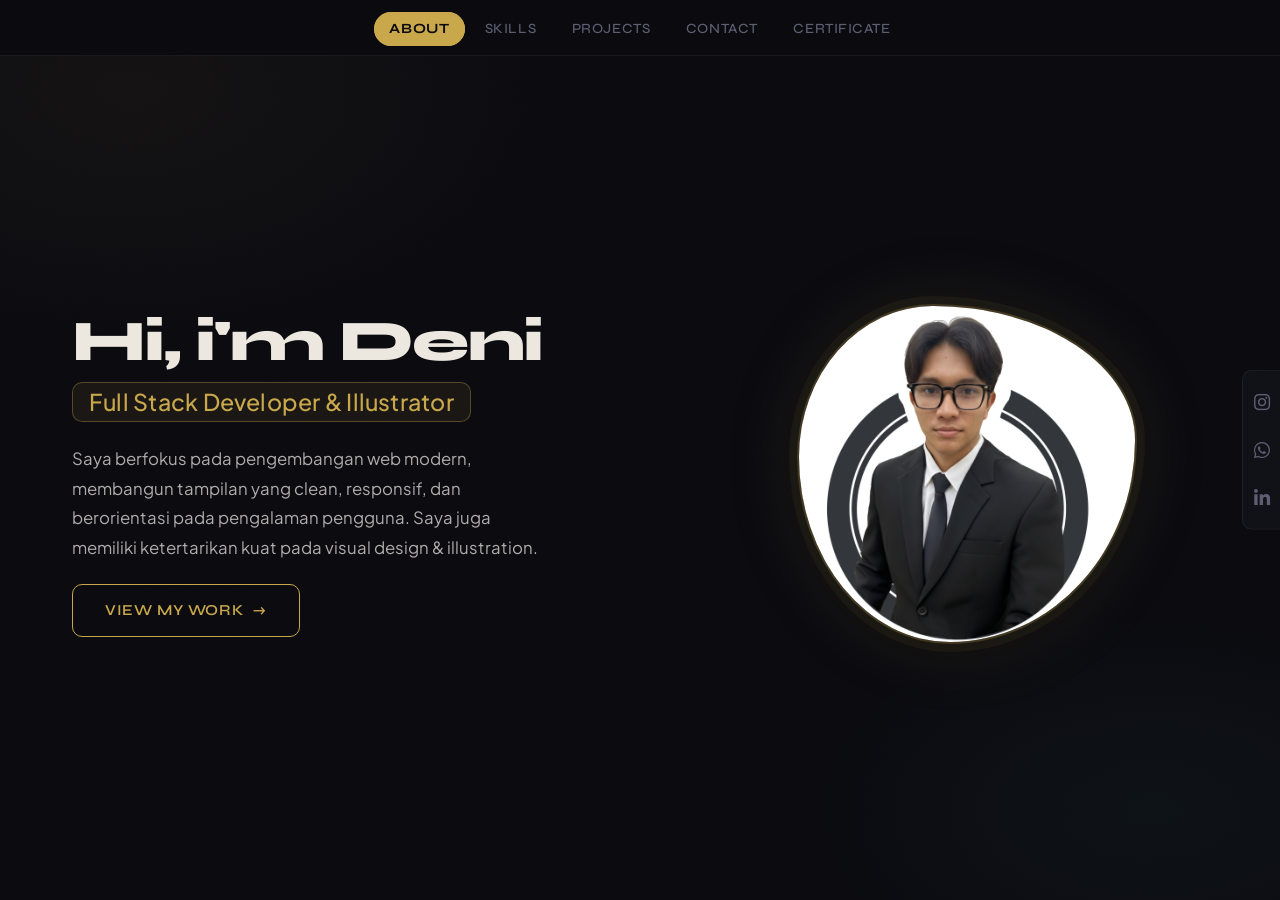
==== commit 4c640ea8: "undo" ====
--- a/index.html
+++ b/index.html
@@ -14,10 +14,6 @@
   <body>
     <header class="navbar-wrapper">
       <div class="navbar-container">
-        <a href="index.html" class="navbar-logo">DENI.</a>
-        <button class="hamburger" aria-label="Toggle navigation">
-          <span></span><span></span><span></span>
-        </button>
         <nav class="nav-list">
           <ul>
             <li><a href="index.html" class="active">About</a></li>
@@ -29,17 +25,26 @@
         </nav>
       </div>
     </header>
+
     <main>
       <div class="content">
         <div class="content-description">
-          <h1 class="title">Hi, i'm Deni<span>Full Stack Developer &amp; Illustrator</span></h1>
-          <p>Saya berfokus pada pengembangan web modern, membangun tampilan yang clean, responsif, dan berorientasi pada pengalaman pengguna. Saya juga memiliki ketertarikan kuat pada visual design &amp; illustration.</p>
+          <h1 class="title">
+            Hi, i'm Deni
+            <span>Full Stack Developer &amp; Illustrator</span>
+          </h1>
+          <p>
+            Saya berfokus pada pengembangan web modern, membangun tampilan yang clean,
+            responsif, dan berorientasi pada pengalaman pengguna.
+            Saya juga memiliki ketertarikan kuat pada visual design &amp; illustration.
+          </p>
           <a href="projects.html" class="btn-primary">View My Work</a>
         </div>
         <div class="content-image">
           <img src="img/Tak berjudul24 (1).png" alt="Foto Profil Deni" />
         </div>
       </div>
+
       <aside>
         <div class="social-media">
           <ul>
@@ -50,19 +55,12 @@
         </div>
       </aside>
     </main>
-    <footer class="site-footer">
-      <div class="footer-inner">
-        <div class="footer-logo">DENI.</div>
-        <nav class="footer-links">
-          <a href="index.html">About</a>
-          <a href="skills.html">Skills</a>
-          <a href="projects.html">Projects</a>
-          <a href="contact.html">Contact</a>
-          <a href="certificate.html">Certificate</a>
-        </nav>
-        <p class="footer-copy">© 2025 <span>Deni Anugrah</span> — Full Stack Developer &amp; Illustrator</p>
-      </div>
-    </footer>
-    <script src="js/portfolio.js"></script>
+
+    <script>
+      window.addEventListener("scroll", () => {
+        document.querySelector(".navbar-wrapper")
+          .classList.toggle("scrolled", window.scrollY > 10);
+      });
+    </script>
   </body>
 </html>
--- a/css/app.css
+++ b/css/app.css
@@ -98,7 +98,7 @@
   position: sticky;
   top: 0;
   z-index: 9999;
-  background: rgba(11,11,16,0.88);
+  background: rgba(11,11,16,0.80);
   backdrop-filter: blur(20px);
   -webkit-backdrop-filter: blur(20px);
   border-bottom: 1px solid var(--border);
@@ -116,61 +116,8 @@
   margin-inline: auto;
   padding: 0.9rem 2rem;
   display: flex;
-  justify-content: space-between;
+  justify-content: center;
   align-items: center;
-  position: relative;
-}
-
-.navbar-logo {
-  font-family: 'Syne', sans-serif;
-  font-weight: 800;
-  font-size: 1.1rem;
-  color: var(--accent);
-  letter-spacing: 0.05em;
-  text-decoration: none;
-}
-
-/* Hamburger button */
-.hamburger {
-  display: none;
-  flex-direction: column;
-  justify-content: center;
-  gap: 5px;
-  width: 36px;
-  height: 36px;
-  background: none;
-  border: 1px solid var(--border);
-  border-radius: var(--radius-sm);
-  cursor: pointer;
-  padding: 7px;
-  transition: border-color var(--transition);
-  z-index: 10001;
-}
-
-.hamburger:hover {
-  border-color: var(--border-acc);
-}
-
-.hamburger span {
-  display: block;
-  width: 100%;
-  height: 1.5px;
-  background: var(--text);
-  border-radius: 2px;
-  transition: all 0.3s var(--ease);
-  transform-origin: center;
-}
-
-/* Hamburger → X animation */
-.hamburger.open span:nth-child(1) {
-  transform: translateY(6.5px) rotate(45deg);
-}
-.hamburger.open span:nth-child(2) {
-  opacity: 0;
-  transform: scaleX(0);
-}
-.hamburger.open span:nth-child(3) {
-  transform: translateY(-6.5px) rotate(-45deg);
 }
 
 .nav-list ul {
@@ -192,7 +139,6 @@
   border-radius: 999px;
   border: 1px solid transparent;
   transition: all var(--transition);
-  white-space: nowrap;
 }
 
 .nav-list li a:hover {
@@ -912,129 +858,47 @@
   opacity: 1;
 }
 
-/* ── SCROLL-TRIGGERED ANIMATIONS (IntersectionObserver) ── */
-/* Cards start hidden; JS adds .visible when they enter viewport */
+/* ── STAGGER ANIMATIONS ── */
 .skill-card,
 .project-card,
 .contact-card,
 .certificate-card {
-  opacity: 0;
-  transform: translateY(28px);
-  transition: opacity 0.55s var(--ease), transform 0.55s var(--ease);
-}
-
-.skill-card.visible,
-.project-card.visible,
-.contact-card.visible,
-.certificate-card.visible {
-  opacity: 1;
-  transform: translateY(0);
-}
-
-/* Stagger via --i custom property set by JS */
-.skill-card,
-.project-card,
-.contact-card,
-.certificate-card {
-  transition-delay: calc(var(--i, 0) * 0.07s);
-}
-
-/* ── FOOTER ── */
-footer.site-footer {
-  position: relative;
-  z-index: 1;
-  border-top: 1px solid var(--border);
-  padding: 2.5rem 2rem;
-  text-align: center;
-  background: var(--surface);
-}
-
-.footer-inner {
-  max-width: 1200px;
-  margin-inline: auto;
-  display: flex;
-  flex-direction: column;
-  align-items: center;
-  gap: 1.2rem;
-}
-
-.footer-logo {
-  font-family: 'Syne', sans-serif;
-  font-size: 1.3rem;
-  font-weight: 800;
-  color: var(--accent);
-  letter-spacing: 0.06em;
-}
-
-.footer-links {
-  display: flex;
-  gap: 1.8rem;
-  flex-wrap: wrap;
-  justify-content: center;
-}
-
-.footer-links a {
-  font-family: 'Syne', sans-serif;
-  font-size: 0.78rem;
-  font-weight: 600;
-  letter-spacing: 0.08em;
-  text-transform: uppercase;
-  color: var(--muted);
-  transition: color var(--transition);
-}
-
-.footer-links a:hover {
-  color: var(--accent);
-}
-
-.footer-copy {
-  font-size: 0.8rem;
-  color: var(--muted);
-}
-
-.footer-copy span {
-  color: var(--accent);
-}
+  animation: fadeUp 0.5s var(--ease) both;
+}
+
+.skill-card:nth-child(1)  { animation-delay: 0.05s; }
+.skill-card:nth-child(2)  { animation-delay: 0.10s; }
+.skill-card:nth-child(3)  { animation-delay: 0.15s; }
+.skill-card:nth-child(4)  { animation-delay: 0.20s; }
+.skill-card:nth-child(5)  { animation-delay: 0.25s; }
+.skill-card:nth-child(6)  { animation-delay: 0.30s; }
+.skill-card:nth-child(7)  { animation-delay: 0.35s; }
+.skill-card:nth-child(8)  { animation-delay: 0.40s; }
+.skill-card:nth-child(9)  { animation-delay: 0.45s; }
+.skill-card:nth-child(10) { animation-delay: 0.50s; }
+.skill-card:nth-child(11) { animation-delay: 0.55s; }
+.skill-card:nth-child(12) { animation-delay: 0.60s; }
+
+.project-card:nth-child(1) { animation-delay: 0.05s; }
+.project-card:nth-child(2) { animation-delay: 0.10s; }
+.project-card:nth-child(3) { animation-delay: 0.15s; }
+.project-card:nth-child(4) { animation-delay: 0.20s; }
+.project-card:nth-child(5) { animation-delay: 0.25s; }
+.project-card:nth-child(6) { animation-delay: 0.30s; }
+
+.contact-card:nth-child(1) { animation-delay: 0.05s; }
+.contact-card:nth-child(2) { animation-delay: 0.10s; }
+.contact-card:nth-child(3) { animation-delay: 0.15s; }
+.contact-card:nth-child(4) { animation-delay: 0.20s; }
+
+.certificate-card:nth-child(1) { animation-delay: 0.05s; }
+.certificate-card:nth-child(2) { animation-delay: 0.10s; }
+.certificate-card:nth-child(3) { animation-delay: 0.15s; }
+.certificate-card:nth-child(4) { animation-delay: 0.20s; }
+.certificate-card:nth-child(5) { animation-delay: 0.25s; }
 
 /* ── RESPONSIVE ── */
 @media screen and (max-width: 768px) {
-  /* Hamburger visible */
-  .hamburger {
-    display: flex;
-  }
-
-  /* Nav collapses into dropdown */
-  .nav-list {
-    position: absolute;
-    top: 100%;
-    left: 0;
-    right: 0;
-    background: rgba(11,11,16,0.97);
-    backdrop-filter: blur(20px);
-    border-bottom: 1px solid var(--border-acc);
-    padding: 0;
-    max-height: 0;
-    overflow: hidden;
-    transition: max-height 0.35s var(--ease), padding 0.3s var(--ease);
-  }
-
-  .nav-list.open {
-    max-height: 400px;
-    padding: 1rem 0 1.2rem;
-  }
-
-  .nav-list ul {
-    flex-direction: column;
-    align-items: center;
-    gap: 0.3rem;
-  }
-
-  .nav-list li a {
-    font-size: 0.92rem;
-    padding: 0.55rem 1.4rem;
-    display: block;
-  }
-
   main {
     padding: 1.2rem 1.2rem 3rem;
     padding-top: 3rem;
@@ -1061,12 +925,21 @@
   }
 
   .content-image img {
-    width: 220px;
-    height: 220px;
+    width: 240px;
+    height: 240px;
   }
 
   aside {
     display: none;
+  }
+
+  .nav-list ul {
+    gap: 0.25rem;
+  }
+
+  .nav-list li a {
+    font-size: 0.78rem;
+    padding: 0.35rem 0.7rem;
   }
 
   .projects h2,
@@ -1086,18 +959,10 @@
   .certificate-container {
     grid-template-columns: 1fr;
   }
-
-  footer.site-footer {
-    padding: 2rem 1.2rem;
-  }
-
-  .footer-links {
-    gap: 1rem;
-  }
 }
 
 @media screen and (max-width: 480px) {
   .navbar-container {
-    padding: 0.75rem 1rem;
-  }
-}
+    padding: 0.7rem 1rem;
+  }
+}
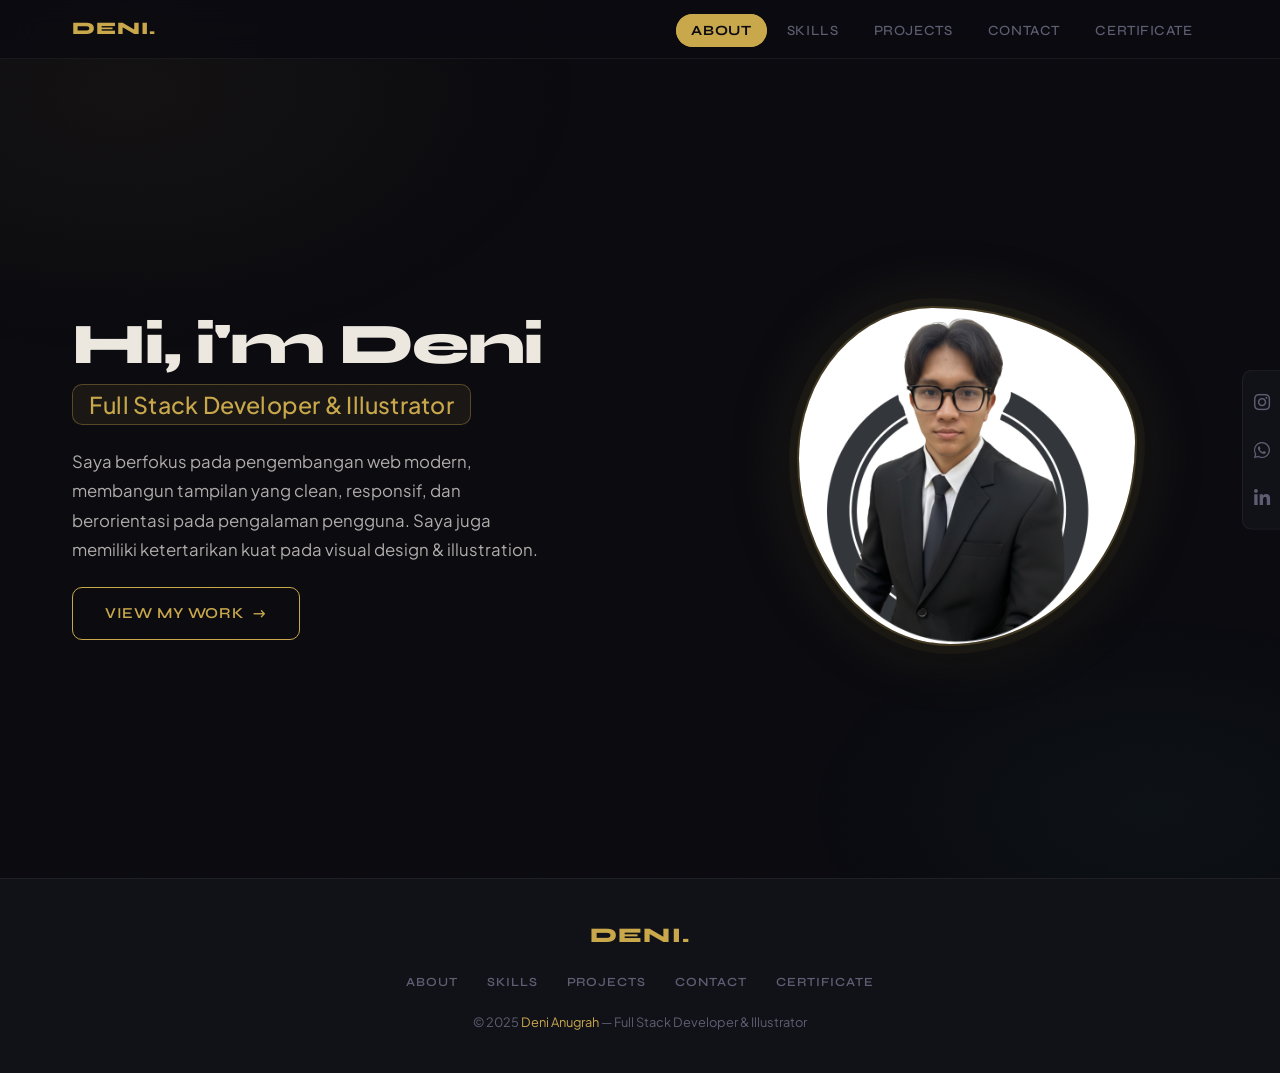
==== commit 29644e49: "try again" ====
--- a/index.html
+++ b/index.html
@@ -14,6 +14,10 @@
   <body>
     <header class="navbar-wrapper">
       <div class="navbar-container">
+        <a href="index.html" class="navbar-logo">DENI.</a>
+        <button class="hamburger" aria-label="Toggle navigation">
+          <span></span><span></span><span></span>
+        </button>
         <nav class="nav-list">
           <ul>
             <li><a href="index.html" class="active">About</a></li>
@@ -25,26 +29,17 @@
         </nav>
       </div>
     </header>
-
     <main>
       <div class="content">
         <div class="content-description">
-          <h1 class="title">
-            Hi, i'm Deni
-            <span>Full Stack Developer &amp; Illustrator</span>
-          </h1>
-          <p>
-            Saya berfokus pada pengembangan web modern, membangun tampilan yang clean,
-            responsif, dan berorientasi pada pengalaman pengguna.
-            Saya juga memiliki ketertarikan kuat pada visual design &amp; illustration.
-          </p>
+          <h1 class="title">Hi, i'm Deni<span>Full Stack Developer &amp; Illustrator</span></h1>
+          <p>Saya berfokus pada pengembangan web modern, membangun tampilan yang clean, responsif, dan berorientasi pada pengalaman pengguna. Saya juga memiliki ketertarikan kuat pada visual design &amp; illustration.</p>
           <a href="projects.html" class="btn-primary">View My Work</a>
         </div>
         <div class="content-image">
           <img src="img/Tak berjudul24 (1).png" alt="Foto Profil Deni" />
         </div>
       </div>
-
       <aside>
         <div class="social-media">
           <ul>
@@ -55,12 +50,19 @@
         </div>
       </aside>
     </main>
-
-    <script>
-      window.addEventListener("scroll", () => {
-        document.querySelector(".navbar-wrapper")
-          .classList.toggle("scrolled", window.scrollY > 10);
-      });
-    </script>
+    <footer class="site-footer">
+      <div class="footer-inner">
+        <div class="footer-logo">DENI.</div>
+        <nav class="footer-links">
+          <a href="index.html">About</a>
+          <a href="skills.html">Skills</a>
+          <a href="projects.html">Projects</a>
+          <a href="contact.html">Contact</a>
+          <a href="certificate.html">Certificate</a>
+        </nav>
+        <p class="footer-copy">© 2025 <span>Deni Anugrah</span> — Full Stack Developer &amp; Illustrator</p>
+      </div>
+    </footer>
+    <script src="js/portfolio.js"></script>
   </body>
 </html>
--- a/css/app.css
+++ b/css/app.css
@@ -98,7 +98,7 @@
   position: sticky;
   top: 0;
   z-index: 9999;
-  background: rgba(11,11,16,0.80);
+  background: rgba(11,11,16,0.88);
   backdrop-filter: blur(20px);
   -webkit-backdrop-filter: blur(20px);
   border-bottom: 1px solid var(--border);
@@ -116,8 +116,61 @@
   margin-inline: auto;
   padding: 0.9rem 2rem;
   display: flex;
+  justify-content: space-between;
+  align-items: center;
+  position: relative;
+}
+
+.navbar-logo {
+  font-family: 'Syne', sans-serif;
+  font-weight: 800;
+  font-size: 1.1rem;
+  color: var(--accent);
+  letter-spacing: 0.05em;
+  text-decoration: none;
+}
+
+/* Hamburger button */
+.hamburger {
+  display: none;
+  flex-direction: column;
   justify-content: center;
-  align-items: center;
+  gap: 5px;
+  width: 36px;
+  height: 36px;
+  background: none;
+  border: 1px solid var(--border);
+  border-radius: var(--radius-sm);
+  cursor: pointer;
+  padding: 7px;
+  transition: border-color var(--transition);
+  z-index: 10001;
+}
+
+.hamburger:hover {
+  border-color: var(--border-acc);
+}
+
+.hamburger span {
+  display: block;
+  width: 100%;
+  height: 1.5px;
+  background: var(--text);
+  border-radius: 2px;
+  transition: all 0.3s var(--ease);
+  transform-origin: center;
+}
+
+/* Hamburger → X animation */
+.hamburger.open span:nth-child(1) {
+  transform: translateY(6.5px) rotate(45deg);
+}
+.hamburger.open span:nth-child(2) {
+  opacity: 0;
+  transform: scaleX(0);
+}
+.hamburger.open span:nth-child(3) {
+  transform: translateY(-6.5px) rotate(-45deg);
 }
 
 .nav-list ul {
@@ -139,6 +192,7 @@
   border-radius: 999px;
   border: 1px solid transparent;
   transition: all var(--transition);
+  white-space: nowrap;
 }
 
 .nav-list li a:hover {
@@ -858,47 +912,129 @@
   opacity: 1;
 }
 
-/* ── STAGGER ANIMATIONS ── */
+/* ── SCROLL-TRIGGERED ANIMATIONS (IntersectionObserver) ── */
+/* Cards start hidden; JS adds .visible when they enter viewport */
 .skill-card,
 .project-card,
 .contact-card,
 .certificate-card {
-  animation: fadeUp 0.5s var(--ease) both;
-}
-
-.skill-card:nth-child(1)  { animation-delay: 0.05s; }
-.skill-card:nth-child(2)  { animation-delay: 0.10s; }
-.skill-card:nth-child(3)  { animation-delay: 0.15s; }
-.skill-card:nth-child(4)  { animation-delay: 0.20s; }
-.skill-card:nth-child(5)  { animation-delay: 0.25s; }
-.skill-card:nth-child(6)  { animation-delay: 0.30s; }
-.skill-card:nth-child(7)  { animation-delay: 0.35s; }
-.skill-card:nth-child(8)  { animation-delay: 0.40s; }
-.skill-card:nth-child(9)  { animation-delay: 0.45s; }
-.skill-card:nth-child(10) { animation-delay: 0.50s; }
-.skill-card:nth-child(11) { animation-delay: 0.55s; }
-.skill-card:nth-child(12) { animation-delay: 0.60s; }
-
-.project-card:nth-child(1) { animation-delay: 0.05s; }
-.project-card:nth-child(2) { animation-delay: 0.10s; }
-.project-card:nth-child(3) { animation-delay: 0.15s; }
-.project-card:nth-child(4) { animation-delay: 0.20s; }
-.project-card:nth-child(5) { animation-delay: 0.25s; }
-.project-card:nth-child(6) { animation-delay: 0.30s; }
-
-.contact-card:nth-child(1) { animation-delay: 0.05s; }
-.contact-card:nth-child(2) { animation-delay: 0.10s; }
-.contact-card:nth-child(3) { animation-delay: 0.15s; }
-.contact-card:nth-child(4) { animation-delay: 0.20s; }
-
-.certificate-card:nth-child(1) { animation-delay: 0.05s; }
-.certificate-card:nth-child(2) { animation-delay: 0.10s; }
-.certificate-card:nth-child(3) { animation-delay: 0.15s; }
-.certificate-card:nth-child(4) { animation-delay: 0.20s; }
-.certificate-card:nth-child(5) { animation-delay: 0.25s; }
+  opacity: 0;
+  transform: translateY(28px);
+  transition: opacity 0.55s var(--ease), transform 0.55s var(--ease);
+}
+
+.skill-card.visible,
+.project-card.visible,
+.contact-card.visible,
+.certificate-card.visible {
+  opacity: 1;
+  transform: translateY(0);
+}
+
+/* Stagger via --i custom property set by JS */
+.skill-card,
+.project-card,
+.contact-card,
+.certificate-card {
+  transition-delay: calc(var(--i, 0) * 0.07s);
+}
+
+/* ── FOOTER ── */
+footer.site-footer {
+  position: relative;
+  z-index: 1;
+  border-top: 1px solid var(--border);
+  padding: 2.5rem 2rem;
+  text-align: center;
+  background: var(--surface);
+}
+
+.footer-inner {
+  max-width: 1200px;
+  margin-inline: auto;
+  display: flex;
+  flex-direction: column;
+  align-items: center;
+  gap: 1.2rem;
+}
+
+.footer-logo {
+  font-family: 'Syne', sans-serif;
+  font-size: 1.3rem;
+  font-weight: 800;
+  color: var(--accent);
+  letter-spacing: 0.06em;
+}
+
+.footer-links {
+  display: flex;
+  gap: 1.8rem;
+  flex-wrap: wrap;
+  justify-content: center;
+}
+
+.footer-links a {
+  font-family: 'Syne', sans-serif;
+  font-size: 0.78rem;
+  font-weight: 600;
+  letter-spacing: 0.08em;
+  text-transform: uppercase;
+  color: var(--muted);
+  transition: color var(--transition);
+}
+
+.footer-links a:hover {
+  color: var(--accent);
+}
+
+.footer-copy {
+  font-size: 0.8rem;
+  color: var(--muted);
+}
+
+.footer-copy span {
+  color: var(--accent);
+}
 
 /* ── RESPONSIVE ── */
 @media screen and (max-width: 768px) {
+  /* Hamburger visible */
+  .hamburger {
+    display: flex;
+  }
+
+  /* Nav collapses into dropdown */
+  .nav-list {
+    position: absolute;
+    top: 100%;
+    left: 0;
+    right: 0;
+    background: rgba(11,11,16,0.97);
+    backdrop-filter: blur(20px);
+    border-bottom: 1px solid var(--border-acc);
+    padding: 0;
+    max-height: 0;
+    overflow: hidden;
+    transition: max-height 0.35s var(--ease), padding 0.3s var(--ease);
+  }
+
+  .nav-list.open {
+    max-height: 400px;
+    padding: 1rem 0 1.2rem;
+  }
+
+  .nav-list ul {
+    flex-direction: column;
+    align-items: center;
+    gap: 0.3rem;
+  }
+
+  .nav-list li a {
+    font-size: 0.92rem;
+    padding: 0.55rem 1.4rem;
+    display: block;
+  }
+
   main {
     padding: 1.2rem 1.2rem 3rem;
     padding-top: 3rem;
@@ -925,21 +1061,12 @@
   }
 
   .content-image img {
-    width: 240px;
-    height: 240px;
+    width: 220px;
+    height: 220px;
   }
 
   aside {
     display: none;
-  }
-
-  .nav-list ul {
-    gap: 0.25rem;
-  }
-
-  .nav-list li a {
-    font-size: 0.78rem;
-    padding: 0.35rem 0.7rem;
   }
 
   .projects h2,
@@ -959,10 +1086,18 @@
   .certificate-container {
     grid-template-columns: 1fr;
   }
+
+  footer.site-footer {
+    padding: 2rem 1.2rem;
+  }
+
+  .footer-links {
+    gap: 1rem;
+  }
 }
 
 @media screen and (max-width: 480px) {
   .navbar-container {
-    padding: 0.7rem 1rem;
-  }
-}
+    padding: 0.75rem 1rem;
+  }
+}
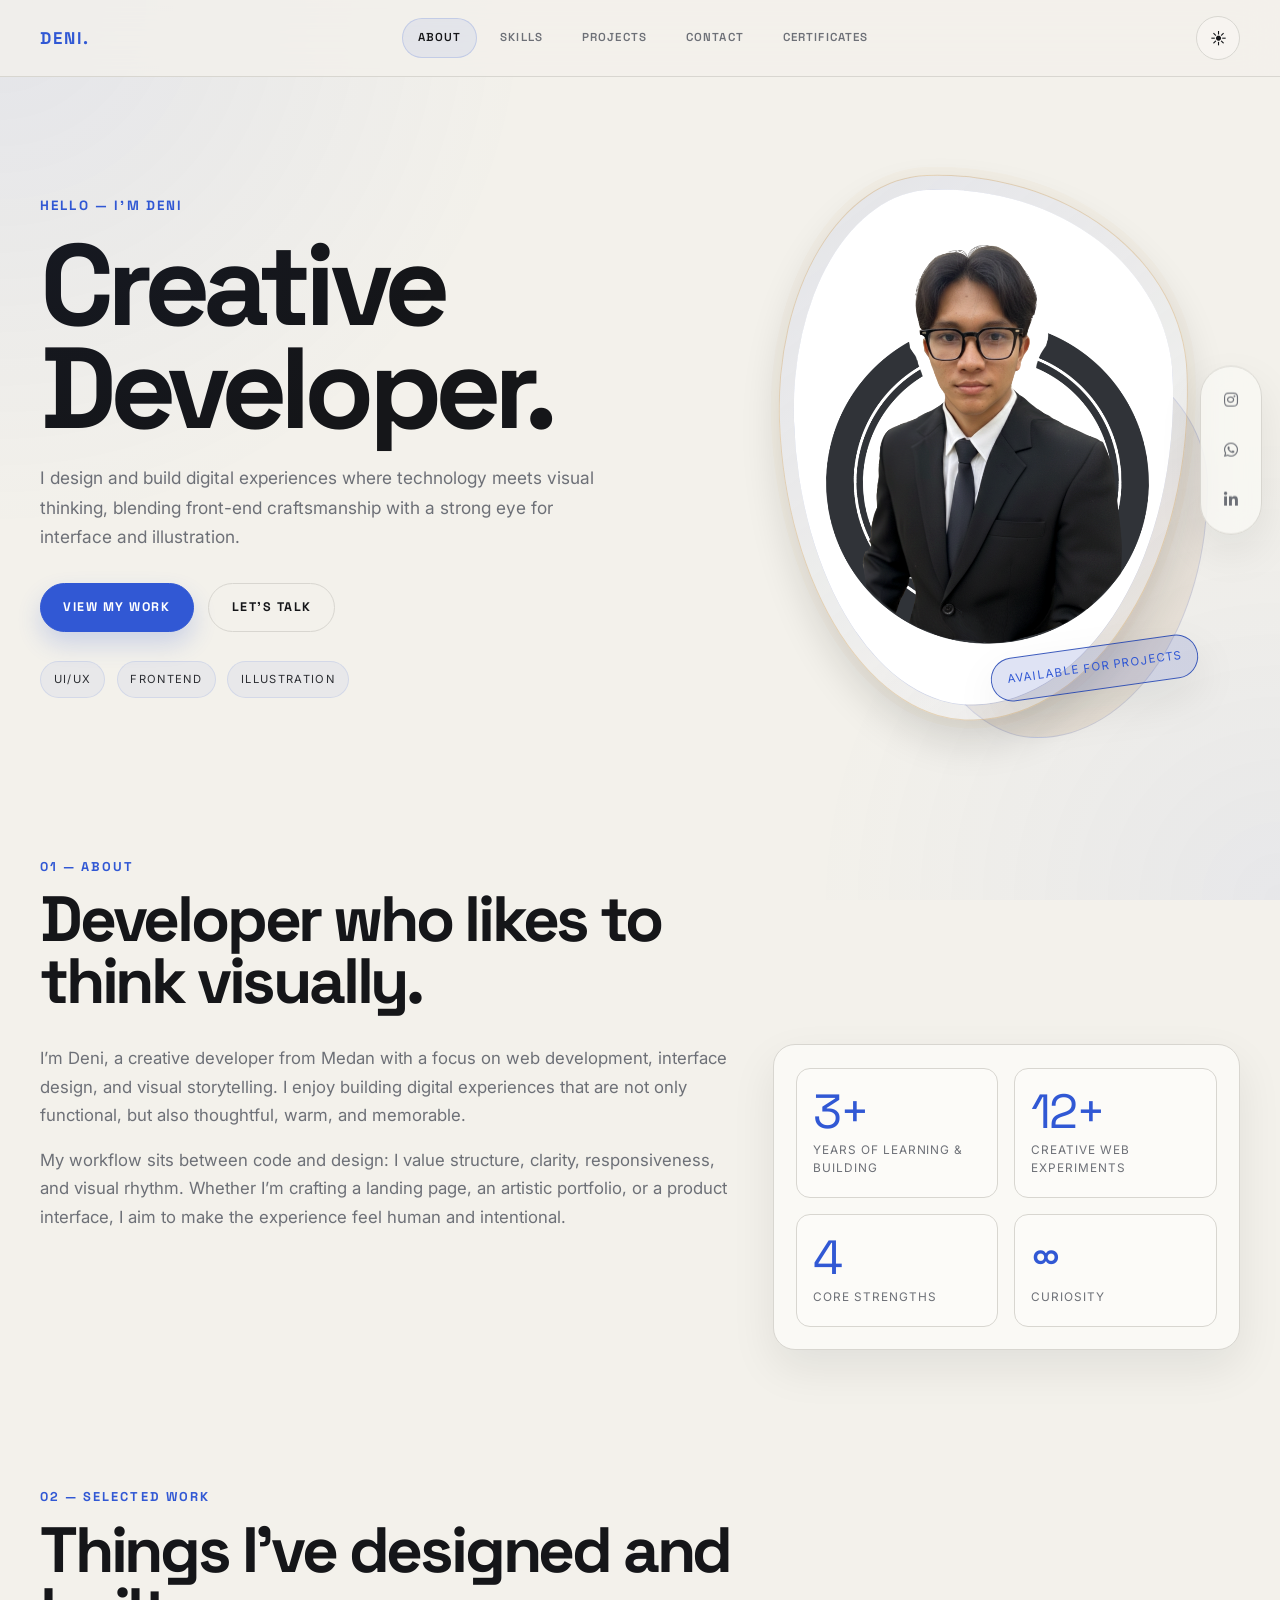
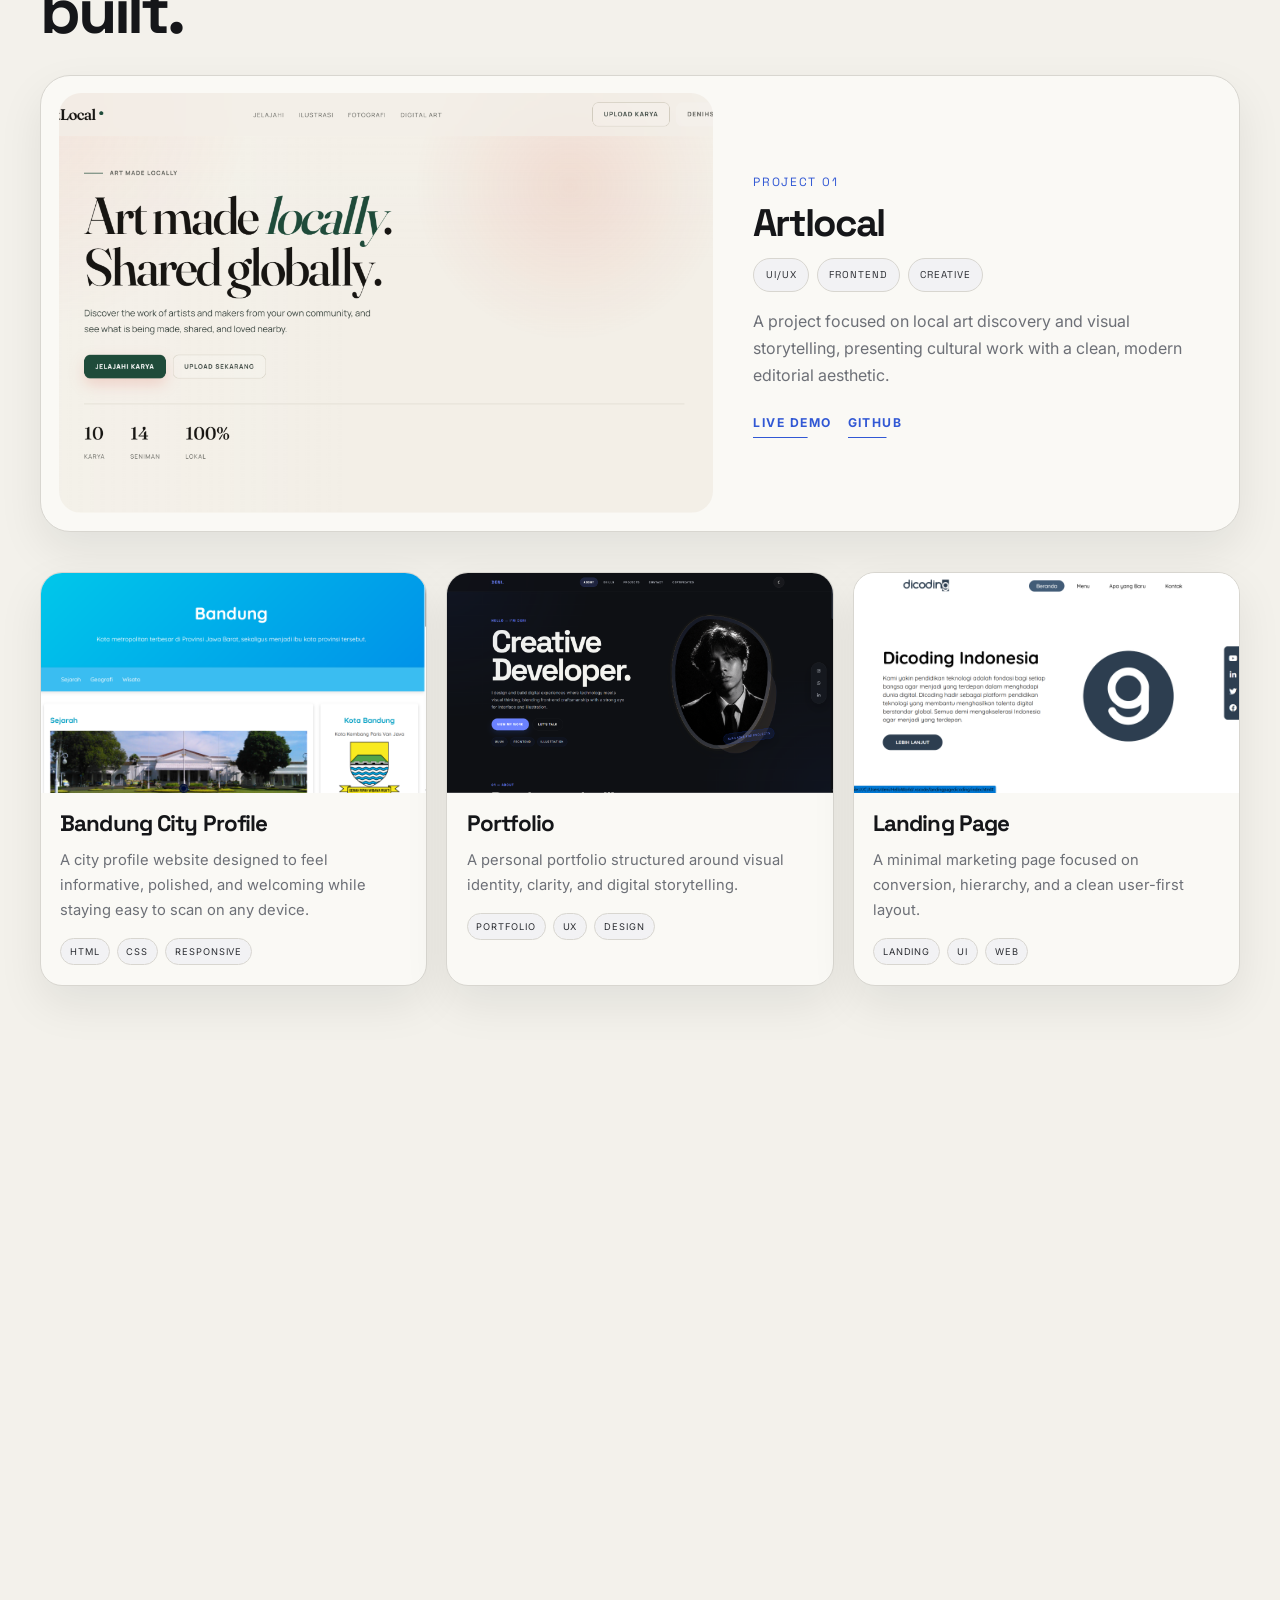
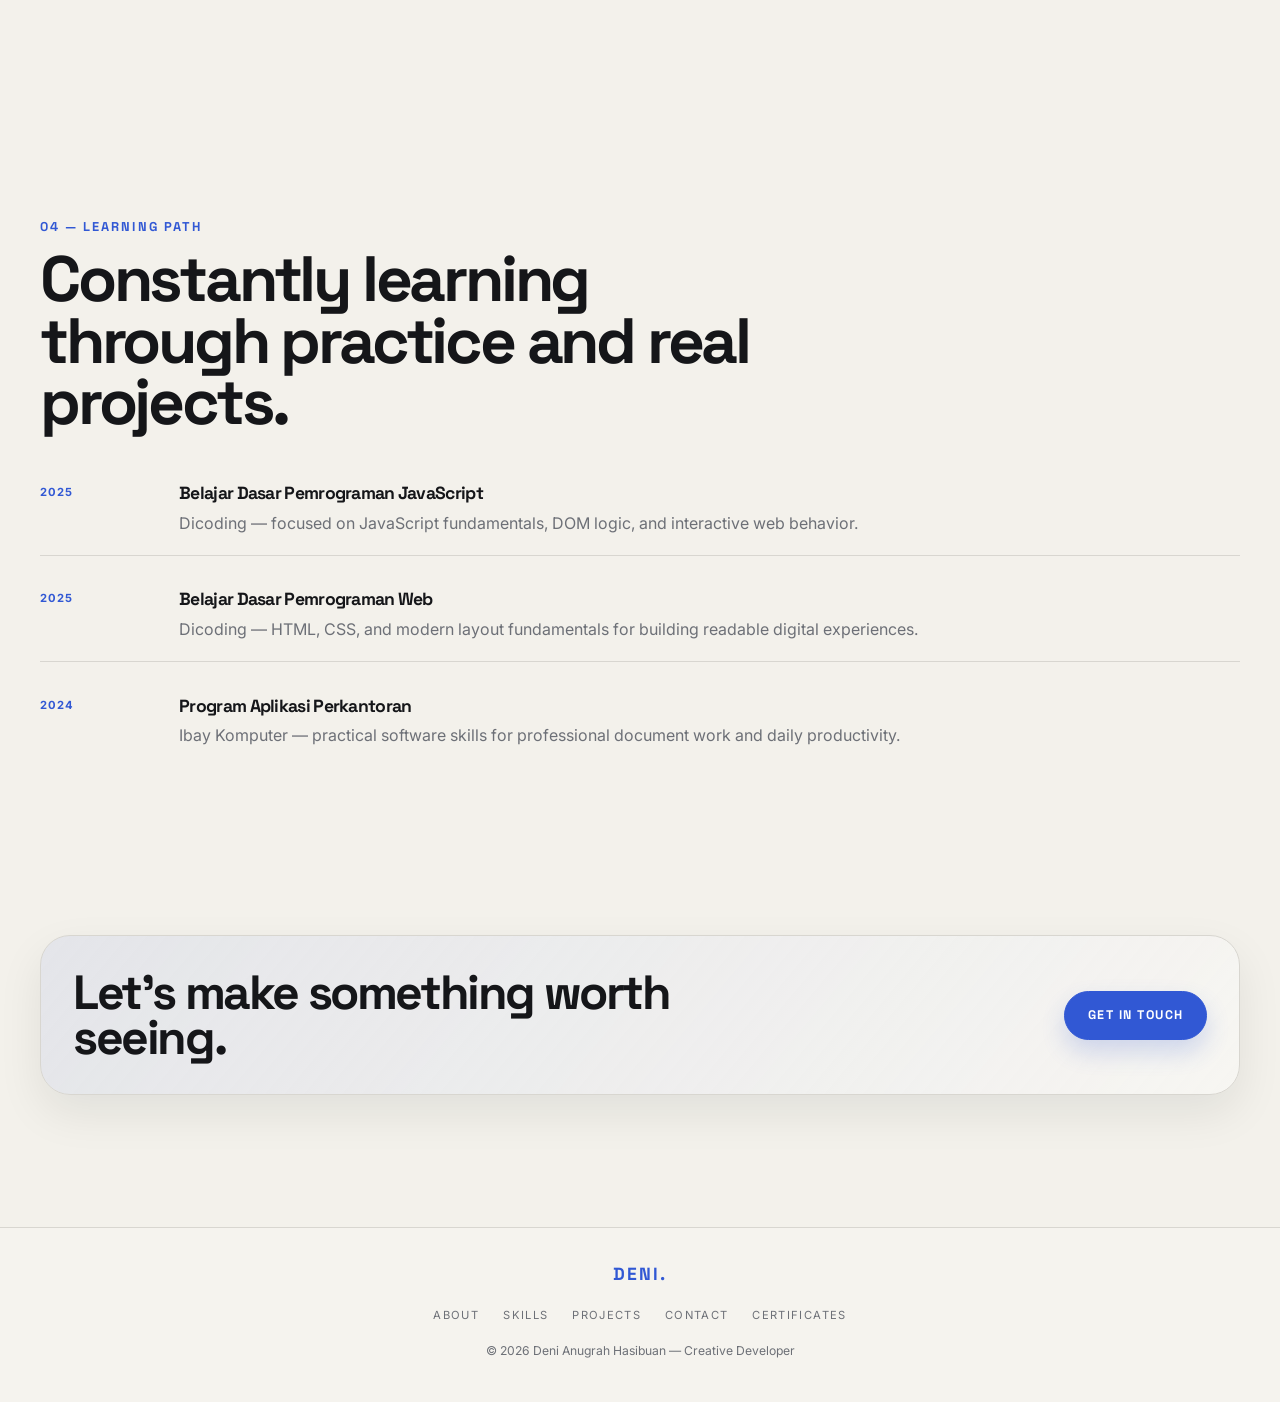
==== commit cea4493d: "big update to my portfolio website, including a new design, new projects, and a new skills page. The" ====
--- a/index.html
+++ b/index.html
@@ -1,68 +1,289 @@
 <!DOCTYPE html>
-<html lang="id">
+<html lang="en">
   <head>
     <meta charset="utf-8" />
     <meta name="viewport" content="width=device-width, initial-scale=1.0" />
-    <meta name="description" content="Portofolio Deni — Full Stack Developer & Illustrator dari Medan, Indonesia." />
-    <title>Portofolio | Deni</title>
+    <meta name="description" content="Deni Anugrah Hasibuan is a creative developer blending web design, UI/UX thinking, and visual craft." />
+    <meta name="theme-color" content="#f3f1eb" />
+    <title>Deni Anugrah Hasibuan | Creative Developer</title>
+    <link rel="preconnect" href="https://fonts.googleapis.com" />
+    <link rel="preconnect" href="https://fonts.gstatic.com" crossorigin />
+    <link href="https://fonts.googleapis.com/css2?family=Inter:wght@400;500;600;700;800&family=Space+Grotesk:wght@500;700&display=swap" rel="stylesheet" />
+    <link rel="stylesheet" href="https://cdnjs.cloudflare.com/ajax/libs/font-awesome/5.15.4/css/all.min.css" />
     <link rel="stylesheet" href="css/app.css" />
-    <link rel="preconnect" href="https://fonts.googleapis.com">
-    <link rel="preconnect" href="https://fonts.gstatic.com" crossorigin>
-    <link href="https://fonts.googleapis.com/css2?family=Syne:wght@400;500;600;700;800&family=Plus+Jakarta+Sans:wght@300;400;500;600&display=swap" rel="stylesheet">
-    <link rel="stylesheet" href="https://cdnjs.cloudflare.com/ajax/libs/font-awesome/5.15.4/css/all.min.css">
   </head>
-  <body>
-    <header class="navbar-wrapper">
-      <div class="navbar-container">
-        <a href="index.html" class="navbar-logo">DENI.</a>
-        <button class="hamburger" aria-label="Toggle navigation">
-          <span></span><span></span><span></span>
-        </button>
-        <nav class="nav-list">
-          <ul>
-            <li><a href="index.html" class="active">About</a></li>
-            <li><a href="skills.html">Skills</a></li>
-            <li><a href="projects.html">Projects</a></li>
-            <li><a href="contact.html">Contact</a></li>
-            <li><a href="certificate.html">Certificate</a></li>
-          </ul>
-        </nav>
+  <body data-page="about" data-theme="light">
+    <header class="site-header">
+      <div class="site-header-inner">
+        <a href="index.html" class="logo">Deni.</a>
+
+        <div class="nav-wrap">
+          <nav class="nav-list" aria-label="Main navigation">
+            <ul>
+              <li><a class="nav-link" data-page="about" href="index.html">About</a></li>
+              <li><a class="nav-link" data-page="skills" href="skills.html">Skills</a></li>
+              <li><a class="nav-link" data-page="projects" href="projects.html">Projects</a></li>
+              <li><a class="nav-link" data-page="contact" href="contact.html">Contact</a></li>
+              <li><a class="nav-link" data-page="certificates" href="certificate.html">Certificates</a></li>
+            </ul>
+          </nav>
+        </div>
+
+        <div class="nav-wrap-right" style="display: flex; align-items: center; gap: 0.75rem;">
+          <button class="theme-toggle" type="button" aria-label="Switch theme">
+            <span class="icon" aria-hidden="true">☀</span>
+          </button>
+          <button class="hamburger" type="button" aria-label="Toggle menu" aria-expanded="false">
+            <span></span><span></span><span></span>
+          </button>
+        </div>
       </div>
     </header>
-    <main>
-      <div class="content">
-        <div class="content-description">
-          <h1 class="title">Hi, i'm Deni<span>Full Stack Developer &amp; Illustrator</span></h1>
-          <p>Saya berfokus pada pengembangan web modern, membangun tampilan yang clean, responsif, dan berorientasi pada pengalaman pengguna. Saya juga memiliki ketertarikan kuat pada visual design &amp; illustration.</p>
-          <a href="projects.html" class="btn-primary">View My Work</a>
-        </div>
-        <div class="content-image">
-          <img src="img/Tak berjudul24 (1).png" alt="Foto Profil Deni" />
-        </div>
-      </div>
-      <aside>
-        <div class="social-media">
-          <ul>
-            <li><a href="https://www.instagram.com/denii.hsb?igsh=MW4xYXg3YzVlZGR0Yg==" aria-label="Instagram"><i class="fab fa-instagram"></i></a></li>
-            <li><a href="https://wa.me/628971872152" aria-label="WhatsApp"><i class="fab fa-whatsapp"></i></a></li>
-            <li><a href="https://www.linkedin.com/in/denii-anugrah-hsb-a0b232345" aria-label="LinkedIn"><i class="fab fa-linkedin-in"></i></a></li>
+
+    <main class="page-shell">
+      <section class="hero section reveal">
+        <div class="hero-copy">
+          <p class="eyebrow">Hello — I’m Deni</p>
+          <h1>Creative<br />Developer.</h1>
+          <p class="lead">I design and build digital experiences where technology meets visual thinking, blending front-end craftsmanship with a strong eye for interface and illustration.</p>
+          <div class="hero-actions">
+            <a class="btn btn-primary" href="projects.html">View my work</a>
+            <a class="btn btn-secondary" href="contact.html">Let’s talk</a>
+          </div>
+          <ul class="hero-meta" aria-label="Key specialties">
+            <li>UI/UX</li>
+            <li>Frontend</li>
+            <li>Illustration</li>
           </ul>
         </div>
+
+        <div class="hero-visual reveal">
+          <div class="portrait-wrap">
+            <div class="portrait-frame">
+              <img class="portrait-photo portrait-photo--light" src="img/fotoaku.png" alt="Portrait of Deni Anugrah Hasibuan in light mode" />
+              <img class="portrait-photo portrait-photo--dark" src="img/fotoakudarkmode.png" alt="Portrait of Deni Anugrah Hasibuan in dark mode" />
+            </div>
+            <div class="portrait-note">Available for projects</div>
+          </div>
+        </div>
+      </section>
+
+      <aside class="social-rail" aria-label="Social media">
+        <ul>
+          <li><a href="https://www.instagram.com/denii.hsb?igsh=MW4xYXg3YzVlZGR0Yg==" target="_blank" rel="noreferrer" aria-label="Instagram"><i class="fab fa-instagram"></i></a></li>
+          <li><a href="https://wa.me/628971872152" target="_blank" rel="noreferrer" aria-label="WhatsApp"><i class="fab fa-whatsapp"></i></a></li>
+          <li><a href="https://www.linkedin.com/in/denii-anugrah-hsb-a0b232345" target="_blank" rel="noreferrer" aria-label="LinkedIn"><i class="fab fa-linkedin-in"></i></a></li>
+        </ul>
       </aside>
+
+      <section class="section reveal">
+        <div class="section-header">
+          <p class="section-kicker">01 — About</p>
+          <h2>Developer who likes to think visually.</h2>
+        </div>
+
+        <div class="about-grid">
+          <div class="about-copy">
+            <p>I’m Deni, a creative developer from Medan with a focus on web development, interface design, and visual storytelling. I enjoy building digital experiences that are not only functional, but also thoughtful, warm, and memorable.</p>
+            <p>My workflow sits between code and design: I value structure, clarity, responsiveness, and visual rhythm. Whether I’m crafting a landing page, an artistic portfolio, or a product interface, I aim to make the experience feel human and intentional.</p>
+          </div>
+
+          <div class="highlight-panel">
+            <div class="stats-grid">
+              <article class="stat">
+                <span class="stat-value">3+</span>
+                <span class="stat-label">Years of learning & building</span>
+              </article>
+              <article class="stat">
+                <span class="stat-value">12+</span>
+                <span class="stat-label">Creative web experiments</span>
+              </article>
+              <article class="stat">
+                <span class="stat-value">4</span>
+                <span class="stat-label">Core strengths</span>
+              </article>
+              <article class="stat">
+                <span class="stat-value">∞</span>
+                <span class="stat-label">Curiosity</span>
+              </article>
+            </div>
+          </div>
+        </div>
+      </section>
+
+      <section class="section reveal">
+        <div class="section-header">
+          <p class="section-kicker">02 — Selected work</p>
+          <h2>Things I’ve designed and built.</h2>
+        </div>
+
+        <div class="work-grid">
+          <article class="project-feature">
+            <div class="project-visual">
+              <img src="img/artlocal.png" alt="Artlocal project showcase" />
+            </div>
+            <div class="project-content">
+              <div class="project-number">Project 01</div>
+              <h3>Artlocal</h3>
+              <div class="project-meta">
+                <span class="meta-tag">UI/UX</span>
+                <span class="meta-tag">Frontend</span>
+                <span class="meta-tag">Creative</span>
+              </div>
+              <p class="project-copy">A project focused on local art discovery and visual storytelling, presenting cultural work with a clean, modern editorial aesthetic.</p>
+              <div class="project-links-row">
+                <a class="inline-link" href="https://denihsb.github.io/proyekpemweb/" target="_blank" rel="noreferrer">Live demo</a>
+                <a class="inline-link" href="https://github.com/denihsb/proyekpemweb" target="_blank" rel="noreferrer">GitHub</a>
+              </div>
+            </div>
+          </article>
+
+          <div class="project-list">
+            <article class="project-card reveal">
+              <div class="project-visual-small">
+                <img src="img/web.png" alt="Bandung profile website showcase" />
+              </div>
+              <div class="project-card-body">
+                <h4>Bandung City Profile</h4>
+                <p>A city profile website designed to feel informative, polished, and welcoming while staying easy to scan on any device.</p>
+                <div class="project-card-tags">
+                  <span>HTML</span>
+                  <span>CSS</span>
+                  <span>Responsive</span>
+                </div>
+              </div>
+            </article>
+
+            <article class="project-card reveal">
+              <div class="project-visual-small">
+                <img src="img/porto.png" alt="Portfolio project preview" />
+              </div>
+              <div class="project-card-body">
+                <h4>Portfolio</h4>
+                <p>A personal portfolio structured around visual identity, clarity, and digital storytelling.</p>
+                <div class="project-card-tags">
+                  <span>Portfolio</span>
+                  <span>UX</span>
+                  <span>Design</span>
+                </div>
+              </div>
+            </article>
+
+            <article class="project-card reveal">
+              <div class="project-visual-small">
+                <img src="img/landing.png" alt="Landing page project preview" />
+              </div>
+              <div class="project-card-body">
+                <h4>Landing Page</h4>
+                <p>A minimal marketing page focused on conversion, hierarchy, and a clean user-first layout.</p>
+                <div class="project-card-tags">
+                  <span>Landing</span>
+                  <span>UI</span>
+                  <span>Web</span>
+                </div>
+              </div>
+            </article>
+          </div>
+        </div>
+      </section>
+
+      <section class="section reveal">
+        <div class="section-header">
+          <p class="section-kicker">03 — Capabilities</p>
+          <h2>Design thinking, development craft, and visual experimentation.</h2>
+        </div>
+
+        <div class="skill-cluster">
+          <div class="skill-group">
+            <h3>Development</h3>
+            <ul class="skill-list">
+              <li>HTML</li>
+              <li>CSS</li>
+              <li>JavaScript</li>
+              <li>C++</li>
+              <li>React</li>
+            </ul>
+          </div>
+
+          <div class="skill-group">
+            <h3>UI / UX</h3>
+            <ul class="skill-list">
+              <li>Interface Design</li>
+              <li>Responsive Design</li>
+              <li>Figma</li>
+              <li>Visual Composition</li>
+              <li>Creative Direction</li>
+            </ul>
+          </div>
+
+          <div class="skill-group">
+            <h3>Creative tools</h3>
+            <ul class="skill-list">
+              <li>Digital Illustration</li>
+              <li>Character Design</li>
+              <li>Scenery Design</li>
+              <li>Word / Excel / PowerPoint</li>
+              <li>Git &amp; GitHub</li>
+            </ul>
+          </div>
+        </div>
+      </section>
+
+      <section class="section reveal">
+        <div class="section-header">
+          <p class="section-kicker">04 — Learning path</p>
+          <h2>Constantly learning through practice and real projects.</h2>
+        </div>
+
+        <div class="timeline">
+          <div class="timeline-item">
+            <div class="timeline-year">2025</div>
+            <div class="timeline-content">
+              <h3>Belajar Dasar Pemrograman JavaScript</h3>
+              <p>Dicoding — focused on JavaScript fundamentals, DOM logic, and interactive web behavior.</p>
+            </div>
+          </div>
+
+          <div class="timeline-item">
+            <div class="timeline-year">2025</div>
+            <div class="timeline-content">
+              <h3>Belajar Dasar Pemrograman Web</h3>
+              <p>Dicoding — HTML, CSS, and modern layout fundamentals for building readable digital experiences.</p>
+            </div>
+          </div>
+
+          <div class="timeline-item">
+            <div class="timeline-year">2024</div>
+            <div class="timeline-content">
+              <h3>Program Aplikasi Perkantoran</h3>
+              <p>Ibay Komputer — practical software skills for professional document work and daily productivity.</p>
+            </div>
+          </div>
+        </div>
+      </section>
+
+      <section class="section reveal">
+        <div class="cta-band">
+          <h3>Let’s make something worth seeing.</h3>
+          <a class="btn btn-primary" href="contact.html">Get in touch</a>
+        </div>
+      </section>
     </main>
+
     <footer class="site-footer">
-      <div class="footer-inner">
-        <div class="footer-logo">DENI.</div>
-        <nav class="footer-links">
+      <div class="site-footer-inner">
+        <div class="footer-brand">Deni.</div>
+        <nav class="footer-links" aria-label="Footer navigation">
           <a href="index.html">About</a>
           <a href="skills.html">Skills</a>
           <a href="projects.html">Projects</a>
           <a href="contact.html">Contact</a>
-          <a href="certificate.html">Certificate</a>
+          <a href="certificate.html">Certificates</a>
         </nav>
-        <p class="footer-copy">© 2025 <span>Deni Anugrah</span> — Full Stack Developer &amp; Illustrator</p>
+        <p class="footer-copy">© <span data-current-year>2026</span> Deni Anugrah Hasibuan — Creative Developer</p>
       </div>
     </footer>
+
     <script src="js/portfolio.js"></script>
   </body>
 </html>
--- a/css/app.css
+++ b/css/app.css
@@ -1,86 +1,105 @@
-/* ============================================================
-   DARK EDITORIAL PORTFOLIO — Deni Anugrah
-   Theme : Dark Studio × Warm Gold × Artistic
-   Fonts : Syne (display) + Plus Jakarta Sans (body)
-============================================================ */
-
-/* ── CSS VARIABLES ── */
 :root {
-  --bg:           #0b0b10;
-  --surface:      #111118;
-  --card:         #17171f;
-  --card-hover:   #1e1e28;
-  --border:       rgba(255,255,255,0.06);
-  --border-acc:   rgba(201,168,76,0.35);
-  --accent:       #c9a84c;
-  --accent-dim:   rgba(201,168,76,0.08);
-  --accent-glow:  rgba(201,168,76,0.18);
-  --teal:         #4fd1c5;
-  --teal-dim:     rgba(79,209,197,0.08);
-  --text:         #ece8df;
-  --text-body:    #b0acaa;
-  --muted:        #5e5e72;
-  --white:        #ffffff;
-  --radius-sm:    10px;
-  --radius:       16px;
-  --radius-lg:    24px;
-  --ease:         cubic-bezier(0.4, 0, 0.2, 1);
-  --transition:   0.3s var(--ease);
-  --shadow-card:  0 4px 24px rgba(0,0,0,0.45);
-  --shadow-hover: 0 16px 48px rgba(0,0,0,0.6), 0 0 0 1px var(--border-acc);
-}
-
-/* ── RESET ── */
-*, *::before, *::after {
+  --color-canvas: #f3f1eb;
+  --color-surface: #faf9f5;
+  --color-white: #ffffff;
+  --color-ink: #151619;
+  --color-ink-soft: #2c2e33;
+  --color-muted: #6d7077;
+  --color-cobalt: #3158d4;
+  --color-cobalt-dark: #2446b5;
+  --color-cobalt-soft: #e5ebff;
+  --color-border: #d8d6d0;
+  --color-shadow: rgba(21, 22, 25, 0.08);
+  --color-shadow-strong: rgba(21, 22, 25, 0.16);
+  --scrollbar-thumb: rgba(76, 86, 103, 0.48);
+  --scrollbar-track: rgba(0, 0, 0, 0.04);
+  --radius-sm: 10px;
+  --radius-md: 14px;
+  --radius-lg: 22px;
+  --radius-xl: 30px;
+  --content-width: 1200px;
+  --shadow-soft: 0 18px 45px rgba(19, 22, 27, 0.08);
+  --shadow-card: 0 20px 45px rgba(18, 19, 24, 0.08);
+  --transition-base: 180ms ease;
+}
+
+body[data-theme="dark"] {
+  --color-canvas: #0e1014;
+  --color-surface: #171a20;
+  --color-white: #ffffff;
+  --color-ink: #f4f4f0;
+  --color-ink-soft: #e4e7eb;
+  --color-muted: #a3a7b0;
+  --color-cobalt: #6b82ff;
+  --color-cobalt-dark: #8ea3ff;
+  --color-cobalt-soft: rgba(107, 130, 255, 0.14);
+  --color-border: rgba(255, 255, 255, 0.08);
+  --color-shadow: rgba(0, 0, 0, 0.18);
+  --color-shadow-strong: rgba(0, 0, 0, 0.28);
+  --scrollbar-thumb: rgba(145, 159, 184, 0.58);
+  --scrollbar-track: rgba(20, 22, 28, 0.9);
+  --shadow-soft: 0 18px 45px rgba(0, 0, 0, 0.24);
+  --shadow-card: 0 24px 50px rgba(0, 0, 0, 0.28);
+}
+
+* {
   box-sizing: border-box;
   margin: 0;
   padding: 0;
 }
 
-/* ── BASE ── */
 html {
   scroll-behavior: smooth;
 }
 
 body {
-  font-family: 'Plus Jakarta Sans', sans-serif;
-  background-color: var(--bg);
-  color: var(--text);
-  line-height: 1.65;
+  font-family: "Inter", "Segoe UI", sans-serif;
+  background: var(--color-canvas);
+  color: var(--color-ink);
+  line-height: 1.7;
   min-height: 100vh;
-  display: flex;
-  flex-direction: column;
-  position: relative;
   overflow-x: hidden;
-}
-
-/* Background atmospheric glow */
+  transition: background-color 0.3s ease, color 0.3s ease;
+  scrollbar-color: var(--scrollbar-thumb) var(--scrollbar-track);
+  scrollbar-width: thin;
+}
+
+* {
+  scrollbar-color: var(--scrollbar-thumb) var(--scrollbar-track);
+}
+
+*::-webkit-scrollbar {
+  width: 10px;
+  height: 10px;
+}
+
+*::-webkit-scrollbar-track {
+  background: var(--scrollbar-track);
+}
+
+*::-webkit-scrollbar-thumb {
+  background: var(--scrollbar-thumb);
+  border-radius: 999px;
+  border: 2px solid var(--scrollbar-track);
+}
+
+*::-webkit-scrollbar-thumb:hover {
+  background: rgba(136, 147, 166, 0.8);
+}
+
 body::before {
   content: "";
   position: fixed;
   inset: 0;
-  background:
-    radial-gradient(ellipse 60% 50% at 10% 10%, rgba(201,168,76,0.05) 0%, transparent 60%),
-    radial-gradient(ellipse 50% 40% at 90% 90%, rgba(79,209,197,0.04) 0%, transparent 55%);
+  background: radial-gradient(circle at top left, rgba(49, 88, 212, 0.08), transparent 34%),
+    radial-gradient(circle at bottom right, rgba(49, 88, 212, 0.06), transparent 30%);
   pointer-events: none;
   z-index: 0;
 }
 
-body::after {
-  content: "";
-  position: fixed;
-  inset: 0;
-  background-image: url("data:image/svg+xml,%3Csvg width='200' height='200' xmlns='http://www.w3.org/2000/svg'%3E%3Cfilter id='noise'%3E%3CfeTurbulence type='fractalNoise' baseFrequency='0.85' numOctaves='4' stitchTiles='stitch'/%3E%3C/filter%3E%3Crect width='100%25' height='100%25' filter='url(%23noise)' opacity='0.025'/%3E%3C/svg%3E");
-  pointer-events: none;
-  z-index: 0;
-  opacity: 0.4;
-}
-
-/* ── TYPOGRAPHY ── */
-h1, h2, h3, h4 {
-  font-family: 'Syne', sans-serif;
-  color: var(--text);
-  line-height: 1.2;
+img {
+  max-width: 100%;
+  display: block;
 }
 
 a {
@@ -88,1016 +107,1130 @@
   text-decoration: none;
 }
 
-img {
-  display: block;
-  max-width: 100%;
-}
-
-/* ── NAVBAR ── */
-header.navbar-wrapper {
+button,
+input,
+textarea,
+select {
+  font: inherit;
+}
+
+button:focus-visible,
+a:focus-visible {
+  outline: 2px solid var(--color-cobalt);
+  outline-offset: 3px;
+}
+
+h1,
+h2,
+h3,
+h4,
+.logo,
+.nav-link,
+.btn,
+.eyebrow,
+.section-kicker,
+.meta-tag,
+.stat-value,
+.project-number {
+  font-family: "Space Grotesk", "Segoe UI", sans-serif;
+}
+
+main,
+.site-header-inner,
+.site-footer-inner {
+  max-width: var(--content-width);
+  margin: 0 auto;
+}
+
+.site-header {
   position: sticky;
   top: 0;
-  z-index: 9999;
-  background: rgba(11,11,16,0.88);
-  backdrop-filter: blur(20px);
-  -webkit-backdrop-filter: blur(20px);
-  border-bottom: 1px solid var(--border);
-  transition: box-shadow var(--transition), border-color var(--transition);
-}
-
-header.navbar-wrapper.scrolled {
-  border-bottom-color: rgba(201,168,76,0.12);
-  box-shadow: 0 8px 32px rgba(0,0,0,0.5);
-}
-
-.navbar-container {
-  width: 100%;
-  max-width: 1200px;
-  margin-inline: auto;
-  padding: 0.9rem 2rem;
-  display: flex;
+  z-index: 50;
+  background: rgba(243, 241, 235, 0.8);
+  backdrop-filter: blur(18px);
+  border-bottom: 1px solid var(--color-border);
+  transition: background-color 0.25s ease, border-color 0.25s ease, box-shadow 0.25s ease;
+}
+
+body[data-theme="dark"] .site-header {
+  background: rgba(14, 16, 20, 0.78);
+}
+
+.site-header.scrolled {
+  box-shadow: 0 12px 30px rgba(23, 26, 32, 0.08);
+}
+
+.site-header-inner {
+  width: min(calc(100% - 2rem), var(--content-width));
+  min-height: 76px;
+  display: flex;
+  align-items: center;
   justify-content: space-between;
-  align-items: center;
+  gap: 1rem;
   position: relative;
 }
 
-.navbar-logo {
-  font-family: 'Syne', sans-serif;
-  font-weight: 800;
-  font-size: 1.1rem;
-  color: var(--accent);
-  letter-spacing: 0.05em;
-  text-decoration: none;
-}
-
-/* Hamburger button */
+.logo {
+  font-size: 1.06rem;
+  font-weight: 700;
+  letter-spacing: 0.12em;
+  text-transform: uppercase;
+  color: var(--color-cobalt);
+}
+
+.nav-wrap {
+  display: flex;
+  align-items: center;
+  gap: 1rem;
+}
+
+.nav-list {
+  display: flex;
+  align-items: center;
+}
+
+.nav-list ul {
+  display: flex;
+  align-items: center;
+  gap: 0.5rem;
+  list-style: none;
+}
+
+.nav-link {
+  position: relative;
+  display: inline-flex;
+  align-items: center;
+  justify-content: center;
+  padding: 0.55rem 0.9rem;
+  border-radius: 999px;
+  border: 1px solid transparent;
+  color: var(--color-muted);
+  font-size: 0.72rem;
+  font-weight: 600;
+  letter-spacing: 0.1em;
+  text-transform: uppercase;
+  transition: color var(--transition-base), background-color var(--transition-base), border-color var(--transition-base), transform var(--transition-base);
+}
+
+.nav-link:hover,
+.nav-link.active {
+  color: var(--color-ink);
+  background: rgba(49, 88, 212, 0.08);
+  border-color: rgba(49, 88, 212, 0.18);
+}
+
+body[data-theme="dark"] .nav-link:hover,
+body[data-theme="dark"] .nav-link.active {
+  color: var(--color-ink);
+  background: rgba(107, 130, 255, 0.18);
+}
+
+.theme-toggle {
+  width: 44px;
+  height: 44px;
+  border-radius: 999px;
+  border: 1px solid var(--color-border);
+  background: rgba(255, 255, 255, 0.25);
+  color: var(--color-ink);
+  display: inline-flex;
+  align-items: center;
+  justify-content: center;
+  cursor: pointer;
+  transition: transform var(--transition-base), border-color var(--transition-base), background-color var(--transition-base);
+}
+
+body[data-theme="dark"] .theme-toggle {
+  background: rgba(255, 255, 255, 0.04);
+}
+
+.theme-toggle:hover {
+  transform: translateY(-1px);
+  border-color: rgba(49, 88, 212, 0.3);
+}
+
+.theme-toggle .icon {
+  font-size: 1rem;
+  line-height: 1;
+}
+
 .hamburger {
   display: none;
+  width: 42px;
+  height: 42px;
+  border-radius: 12px;
+  border: 1px solid var(--color-border);
+  background: transparent;
+  cursor: pointer;
+  position: relative;
+}
+
+.hamburger span {
+  position: absolute;
+  left: 10px;
+  width: 20px;
+  height: 2px;
+  border-radius: 2px;
+  background: var(--color-ink);
+  transition: transform 0.3s ease, opacity 0.3s ease;
+}
+
+.hamburger span:nth-child(1) { top: 13px; }
+.hamburger span:nth-child(2) { top: 20px; }
+.hamburger span:nth-child(3) { top: 27px; }
+
+.hamburger.open span:nth-child(1) {
+  transform: translateY(7px) rotate(45deg);
+}
+
+.hamburger.open span:nth-child(2) {
+  opacity: 0;
+}
+
+.hamburger.open span:nth-child(3) {
+  transform: translateY(-7px) rotate(-45deg);
+}
+
+.page-shell,
+.section-shell {
+  width: min(calc(100% - 2rem), var(--content-width));
+  margin: 0 auto;
+}
+
+.page-shell {
+  padding: 2.5rem 0 4rem;
+}
+
+.section {
+  padding: 4.25rem 0;
+}
+
+.hero {
+  display: grid;
+  grid-template-columns: 1.1fr 0.9fr;
+  align-items: center;
+  gap: 3rem;
+  min-height: 72vh;
+  padding-top: 3.5rem;
+}
+
+.eyebrow,
+.section-kicker {
+  font-size: 0.8rem;
+  letter-spacing: 0.16em;
+  text-transform: uppercase;
+  color: var(--color-cobalt);
+  font-weight: 700;
+}
+
+.hero-copy .eyebrow {
+  font-size: 0.84rem;
+}
+
+.hero-copy h1 {
+  margin-top: 1rem;
+  font-size: clamp(4rem, 9vw, 8rem);
+  line-height: 0.9;
+  letter-spacing: -0.06em;
+  font-weight: 700;
+}
+
+.lead {
+  max-width: 560px;
+  margin-top: 1.4rem;
+  font-size: 1.08rem;
+  color: var(--color-muted);
+}
+
+.hero-actions {
+  display: flex;
+  align-items: center;
+  gap: 0.9rem;
+  flex-wrap: wrap;
+  margin-top: 2rem;
+}
+
+.btn {
+  display: inline-flex;
+  align-items: center;
+  justify-content: center;
+  gap: 0.5rem;
+  min-height: 48px;
+  padding: 0.8rem 1.4rem;
+  border-radius: 999px;
+  border: 1px solid var(--color-border);
+  font-size: 0.78rem;
+  font-weight: 700;
+  letter-spacing: 0.12em;
+  text-transform: uppercase;
+  transition: transform var(--transition-base), box-shadow var(--transition-base), background-color var(--transition-base), border-color var(--transition-base);
+}
+
+.btn:hover {
+  transform: translateY(-1px);
+}
+
+.btn-primary {
+  background: var(--color-cobalt);
+  border-color: var(--color-cobalt);
+  color: var(--color-white);
+  box-shadow: 0 12px 25px rgba(49, 88, 212, 0.2);
+}
+
+.btn-primary:hover {
+  background: var(--color-cobalt-dark);
+}
+
+.btn-secondary {
+  background: transparent;
+  color: var(--color-ink);
+}
+
+.hero-meta {
+  display: flex;
+  flex-wrap: wrap;
+  gap: 0.7rem;
+  list-style: none;
+  margin-top: 1.8rem;
+}
+
+.hero-meta li {
+  padding: 0.5rem 0.8rem;
+  border-radius: 999px;
+  background: rgba(49, 88, 212, 0.05);
+  border: 1px solid rgba(49, 88, 212, 0.12);
+  color: var(--color-ink-soft);
+  font-size: 0.7rem;
+  letter-spacing: 0.12em;
+  text-transform: uppercase;
+}
+
+.hero-visual {
+  display: flex;
+  justify-content: center;
+  align-items: center;
+}
+
+.portrait-wrap {
+  position: relative;
+  width: min(100%, 410px);
+  margin-left: 0.5rem;
+}
+
+.portrait-wrap::before {
+  content: "";
+  position: absolute;
+  right: -18px;
+  bottom: -18px;
+  width: 75%;
+  height: 74%;
+  background: linear-gradient(135deg, rgba(49, 88, 212, 0.12), rgba(207, 154, 78, 0.16));
+  border: 1px solid rgba(49, 88, 212, 0.14);
+  border-radius: 38% 62% 55% 45% / 44% 38% 62% 56%;
+  z-index: 0;
+}
+
+.portrait-frame {
+  position: relative;
+  z-index: 1;
+  width: 100%;
+  aspect-ratio: 3 / 4;
+  background: linear-gradient(145deg, rgba(49, 88, 212, 0.08), rgba(255, 255, 255, 0.2));
+  border: 1.5px solid rgba(207, 154, 78, 0.35);
+  border-radius: 38% 62% 55% 45% / 44% 38% 62% 56%;
+  padding: 0.9rem;
+  box-shadow: 0 20px 40px rgba(24, 22, 17, 0.14), 0 0 0 8px rgba(207, 154, 78, 0.03);
+  transform: rotate(-2deg);
+  overflow: hidden;
+}
+
+.portrait-frame::before {
+  content: "";
+  position: absolute;
+  inset: 14px;
+  border-radius: 38% 62% 55% 45% / 44% 38% 62% 56%;
+  border: 1px solid rgba(49, 88, 212, 0.16);
+}
+
+.portrait-photo {
+  position: absolute;
+  inset: 0.9rem;
+  width: calc(100% - 1.8rem);
+  height: calc(100% - 1.8rem);
+  object-fit: cover;
+  border-radius: 38% 62% 55% 45% / 44% 38% 62% 56%;
+  filter: saturate(1.08) contrast(1.04);
+  opacity: 0;
+  transition: opacity 0.25s ease, filter 0.25s ease;
+}
+
+body[data-theme="light"] .portrait-photo--light,
+body[data-theme="dark"] .portrait-photo--dark {
+  opacity: 1;
+}
+
+body[data-theme="dark"] .portrait-photo--dark {
+  filter: saturate(1.2) contrast(1.08) brightness(0.96);
+}
+
+.portrait-note {
+  position: absolute;
+  right: -10px;
+  bottom: 30px;
+  z-index: 2;
+  background: rgba(34, 67, 176, 0.147);
+  border: 1px solid rgba(13, 50, 172, 0.759);
+  box-shadow: var(--shadow-soft);
+  border-radius: 999px;
+  padding: 0.7rem 1rem;
+  font-size: 0.72rem;
+  letter-spacing: 0.1em;
+  text-transform: uppercase;
+  color: var(--color-cobalt);
+  transform: rotate(-8deg);
+}
+
+.social-rail {
+  position: fixed;
+  right: 1.1rem;
+  top: 50%;
+  transform: translateY(-50%);
+  z-index: 30;
+}
+
+.social-rail ul {
+  list-style: none;
+  display: flex;
+  flex-direction: column;
+  gap: 0.75rem;
+  padding: 0.9rem 0.7rem;
+  background: rgba(250, 249, 245, 0.7);
+  backdrop-filter: blur(12px);
+  border: 1px solid var(--color-border);
+  border-radius: 999px;
+  box-shadow: var(--shadow-soft);
+}
+
+body[data-theme="dark"] .social-rail ul {
+  background: rgba(23, 26, 32, 0.8);
+}
+
+.social-rail a {
+  width: 38px;
+  height: 38px;
+  display: inline-flex;
+  align-items: center;
+  justify-content: center;
+  border-radius: 50%;
+  color: var(--color-muted);
+  transition: color 0.2s ease, background-color 0.2s ease, transform 0.2s ease;
+}
+
+.social-rail a:hover {
+  color: var(--color-cobalt);
+  background: var(--color-cobalt-soft);
+  transform: translateY(-1px);
+}
+
+.section-header {
+  display: grid;
+  gap: 0.75rem;
+  margin-bottom: 2rem;
+}
+
+.section-header h2 {
+  max-width: 760px;
+  font-size: clamp(2.5rem, 5vw, 4.3rem);
+  line-height: 0.96;
+  letter-spacing: -0.05em;
+}
+
+.about-grid {
+  display: grid;
+  grid-template-columns: 1.2fr 0.8fr;
+  gap: 2rem;
+  align-items: start;
+}
+
+.about-copy {
+  color: var(--color-muted);
+  font-size: 1.05rem;
+}
+
+.about-copy p + p {
+  margin-top: 1rem;
+}
+
+.highlight-panel {
+  background: var(--color-surface);
+  border: 1px solid var(--color-border);
+  border-radius: var(--radius-lg);
+  box-shadow: var(--shadow-soft);
+  padding: 1.4rem;
+}
+
+.stats-grid {
+  display: grid;
+  grid-template-columns: repeat(2, minmax(120px, 1fr));
+  gap: 1rem;
+}
+
+.stat {
+  display: flex;
+  flex-direction: column;
+  gap: 0.4rem;
+  padding: 1.2rem 1rem;
+  border-radius: var(--radius-md);
+  background: rgba(255, 255, 255, 0.3);
+  border: 1px solid var(--color-border);
+}
+
+body[data-theme="dark"] .stat {
+  background: rgba(255, 255, 255, 0.02);
+}
+
+.stat-value {
+  font-size: clamp(2rem, 4vw, 3rem);
+  line-height: 1;
+  letter-spacing: -0.05em;
+  color: var(--color-cobalt);
+}
+
+.stat-label {
+  color: var(--color-muted);
+  font-size: 0.74rem;
+  line-height: 1.5;
+  letter-spacing: 0.08em;
+  text-transform: uppercase;
+}
+
+.work-grid {
+  display: grid;
+  gap: 1.5rem;
+}
+
+.project-feature {
+  display: grid;
+  grid-template-columns: 1.15fr 0.85fr;
+  gap: 1.5rem;
+  background: var(--color-surface);
+  border: 1px solid var(--color-border);
+  border-radius: var(--radius-xl);
+  padding: 1.1rem;
+  box-shadow: var(--shadow-soft);
+}
+
+.project-visual {
+  position: relative;
+  overflow: hidden;
+  border-radius: calc(var(--radius-xl) - 8px);
+  min-height: 420px;
+}
+
+.project-visual img {
+  width: 100%;
+  height: 100%;
+  object-fit: cover;
+  transition: transform 0.5s ease;
+}
+
+.project-feature:hover .project-visual img,
+.project-card:hover .project-visual img {
+  transform: scale(1.03);
+}
+
+.project-content {
+  display: flex;
   flex-direction: column;
   justify-content: center;
-  gap: 5px;
-  width: 36px;
-  height: 36px;
-  background: none;
-  border: 1px solid var(--border);
-  border-radius: var(--radius-sm);
-  cursor: pointer;
-  padding: 7px;
-  transition: border-color var(--transition);
-  z-index: 10001;
-}
-
-.hamburger:hover {
-  border-color: var(--border-acc);
-}
-
-.hamburger span {
-  display: block;
-  width: 100%;
-  height: 1.5px;
-  background: var(--text);
-  border-radius: 2px;
-  transition: all 0.3s var(--ease);
-  transform-origin: center;
-}
-
-/* Hamburger → X animation */
-.hamburger.open span:nth-child(1) {
-  transform: translateY(6.5px) rotate(45deg);
-}
-.hamburger.open span:nth-child(2) {
-  opacity: 0;
-  transform: scaleX(0);
-}
-.hamburger.open span:nth-child(3) {
-  transform: translateY(-6.5px) rotate(-45deg);
-}
-
-.nav-list ul {
-  display: flex;
-  gap: 0.3rem;
-  list-style: none;
+  padding: 1rem 0.5rem 1rem 1rem;
+}
+
+.project-number {
+  color: var(--color-cobalt);
+  font-size: 0.75rem;
+  letter-spacing: 0.14em;
+  text-transform: uppercase;
+  margin-bottom: 0.7rem;
+}
+
+.project-content h3 {
+  font-size: clamp(2rem, 3vw, 3rem);
+  line-height: 1;
+  letter-spacing: -0.05em;
+}
+
+.project-meta {
+  display: flex;
   flex-wrap: wrap;
-  justify-content: center;
-}
-
-.nav-list li a {
-  font-family: 'Syne', sans-serif;
-  font-size: 0.88rem;
-  font-weight: 500;
-  letter-spacing: 0.04em;
-  text-transform: uppercase;
-  color: var(--muted);
-  padding: 0.45rem 0.9rem;
+  gap: 0.5rem;
+  margin: 1rem 0;
+}
+
+.meta-tag {
+  display: inline-flex;
+  align-items: center;
+  padding: 0.45rem 0.7rem;
   border-radius: 999px;
-  border: 1px solid transparent;
-  transition: all var(--transition);
-  white-space: nowrap;
-}
-
-.nav-list li a:hover {
-  color: var(--accent);
-  border-color: var(--border-acc);
-  background: var(--accent-dim);
-}
-
-.nav-list li a.active {
-  color: var(--bg);
-  background: var(--accent);
-  border-color: var(--accent);
+  border: 1px solid var(--color-border);
+  background: rgba(49, 88, 212, 0.04);
+  font-size: 0.62rem;
+  letter-spacing: 0.1em;
+  text-transform: uppercase;
+  color: var(--color-ink-soft);
+}
+
+.project-copy {
+  margin-bottom: 1.5rem;
+  color: var(--color-muted);
+}
+
+.project-links-row {
+  display: flex;
+  gap: 1rem;
+  flex-wrap: wrap;
+}
+
+.inline-link {
+  position: relative;
+  display: inline-flex;
+  align-items: center;
+  gap: 0.35rem;
+  color: var(--color-cobalt);
+  font-size: 0.76rem;
+  letter-spacing: 0.12em;
+  text-transform: uppercase;
   font-weight: 700;
 }
 
-/* ── MAIN LAYOUT ── */
-main {
-  flex: 1;
-  width: 100%;
-  max-width: 1200px;
-  margin-inline: auto;
-  padding: 2rem 2rem 4rem;
-  padding-top: 5rem;
-  position: relative;
-  z-index: 1;
-}
-
-/* ── SECTION HEADERS ── */
-.section-title {
-  display: inline-block;
-}
-
-.projects h2,
-.skills h2,
-.contact h2,
-.certificates h2 {
-  font-family: 'Syne', sans-serif;
-  font-size: clamp(2.4rem, 5vw, 3.5rem);
-  font-weight: 800;
-  letter-spacing: -0.02em;
-  color: var(--text);
-  margin-bottom: 0.4rem;
-  position: relative;
-  display: inline-block;
-}
-
-.projects h2::after,
-.skills h2::after,
-.contact h2::after,
-.certificates h2::after {
+.inline-link::after {
   content: "";
   position: absolute;
   left: 0;
-  bottom: -6px;
-  width: 40%;
-  height: 3px;
-  background: linear-gradient(90deg, var(--accent), transparent);
-  border-radius: 2px;
-}
-
-
-/* ── HERO SECTION ── */
-.content {
-  display: flex;
-  align-items: center;
-  gap: 4rem;
-  min-height: 75vh;
-  padding-block: 2rem;
-}
-
-.content-description {
-  flex: 1.1;
-  display: flex;
-  flex-direction: column;
-  gap: 1.4rem;
-  animation: fadeUp 0.8s var(--ease) both;
-}
-
-.content-description .title {
-  font-family: 'Syne', sans-serif;
-  font-size: clamp(2.4rem, 4.5vw, 3.6rem);
-  font-weight: 800;
-  letter-spacing: -0.03em;
-  line-height: 1.1;
-  color: var(--text);
-}
-
-.content-description .title span {
-  display: block;
-  font-size: clamp(1.1rem, 2.2vw, 1.45rem);
-  font-weight: 500;
-  font-family: 'Plus Jakarta Sans', sans-serif;
-  color: var(--accent);
-  letter-spacing: 0.01em;
-  margin-top: 0.5rem;
-  padding: 0.4rem 1rem;
-  background: var(--accent-dim);
-  border: 1px solid var(--border-acc);
-  border-radius: var(--radius-sm);
-  width: fit-content;
-}
-
-.content-description p {
-  color: var(--text-body);
-  font-size: 1.05rem;
-  line-height: 1.75;
-  max-width: 480px;
-}
-
-.btn-primary {
-  display: inline-flex;
-  align-items: center;
-  gap: 0.6rem;
-  padding: 0.8rem 2rem;
-  border-radius: var(--radius-sm);
-  background: transparent;
-  color: var(--accent);
-  font-family: 'Syne', sans-serif;
-  font-weight: 600;
-  font-size: 0.95rem;
-  letter-spacing: 0.04em;
-  text-transform: uppercase;
-  border: 1.5px solid var(--accent);
-  transition: all var(--transition);
-  width: fit-content;
-}
-
-.btn-primary::after {
-  content: "→";
-  transition: transform var(--transition);
-}
-
-.btn-primary:hover {
-  background: var(--accent);
-  color: var(--bg);
-  box-shadow: 0 0 30px var(--accent-glow);
-  transform: translateY(-2px);
-}
-
-.btn-primary:hover::after {
-  transform: translateX(4px);
-}
-
-.content-image {
-  flex: 0.9;
-  display: flex;
-  justify-content: center;
-  align-items: center;
-  animation: fadeUp 0.8s 0.15s var(--ease) both;
-}
-
-.content-image img {
-  width: 340px;
-  height: 340px;
-  object-fit: cover;
-  border-radius: 40% 60% 55% 45% / 45% 40% 60% 55%;
-  border: 2px solid rgba(201,168,76,0.3);
-  box-shadow:
-    0 0 0 8px rgba(201,168,76,0.05),
-    0 0 80px rgba(201,168,76,0.12),
-    var(--shadow-card);
-  animation: float 6s ease-in-out infinite;
-}
-
-@keyframes float {
-  0%, 100% { transform: translateY(0px); }
-  50%       { transform: translateY(-14px); }
-}
-
-@keyframes fadeUp {
-  from {
-    opacity: 0;
-    transform: translateY(28px);
-  }
-  to {
-    opacity: 1;
-    transform: translateY(0);
-  }
-}
-
-/* ── SOCIAL MEDIA SIDEBAR ── */
-aside {
-  position: fixed;
-  right: 0;
-  top: 50%;
-  transform: translateY(-50%);
-  z-index: 100;
-}
-
-.social-media ul {
-  background: var(--surface);
-  border: 1px solid var(--border);
-  border-right: none;
-  padding: 1rem 0.65rem;
-  border-radius: var(--radius-sm) 0 0 var(--radius-sm);
-  display: flex;
-  flex-direction: column;
-  gap: 1.1rem;
-  list-style: none;
-}
-
-.social-media li a {
-  color: var(--muted);
-  font-size: 1.15rem;
-  transition: color var(--transition);
-  display: block;
-}
-
-.social-media li a:hover {
-  color: var(--accent);
-}
-
-/* ── SKILLS SECTION ── */
-.skills {
-  padding: 3rem 0;
-  text-align: center;
-}
-
-.skills h2 {
-  margin-bottom: 3rem;
-}
-
-.skills-container {
+  bottom: -4px;
+  width: 100%;
+  height: 1px;
+  background: currentColor;
+  transform: scaleX(0.7);
+  transform-origin: left;
+  transition: transform 0.2s ease;
+}
+
+.inline-link:hover::after {
+  transform: scaleX(1);
+}
+
+.project-list {
   display: grid;
-  grid-template-columns: repeat(auto-fit, minmax(220px, 1fr));
+  grid-template-columns: repeat(3, minmax(0, 1fr));
   gap: 1.2rem;
-  max-width: 1000px;
-  margin: auto;
-  text-align: left;
-}
-
-.skill-card {
-  background: var(--card);
-  border: 1px solid var(--border);
-  border-radius: var(--radius);
-  padding: 1.5rem;
-  cursor: pointer;
-  transition: all var(--transition);
+  margin-top: 1rem;
+}
+
+.project-card {
+  background: var(--color-surface);
+  border: 1px solid var(--color-border);
+  border-radius: var(--radius-lg);
+  overflow: hidden;
+  box-shadow: var(--shadow-soft);
+  transition: transform 0.25s ease, border-color 0.25s ease, box-shadow 0.25s ease;
+}
+
+.project-card:hover {
+  transform: translateY(-3px);
+  border-color: rgba(49, 88, 212, 0.28);
+}
+
+.project-visual-small {
   position: relative;
   overflow: hidden;
-}
-
-.skill-card::before {
-  content: "";
-  position: absolute;
-  left: 0;
-  top: 0;
-  bottom: 0;
-  width: 3px;
-  background: var(--accent);
-  opacity: 0;
-  transition: opacity var(--transition);
-}
-
-.skill-card:hover {
-  background: var(--card-hover);
-  border-color: var(--border-acc);
-  box-shadow: var(--shadow-hover);
-  transform: translateY(-4px);
-}
-
-.skill-card:hover::before {
-  opacity: 1;
-}
-
-.skill-card h3 {
-  font-family: 'Syne', sans-serif;
-  font-size: 1rem;
-  font-weight: 700;
-  color: var(--text);
-  margin-bottom: 0.5rem;
-  letter-spacing: 0.01em;
-}
-
-.skill-card p {
-  font-size: 0.88rem;
-  color: var(--text-body);
-  line-height: 1.6;
-}
-
-/* ── PROJECTS SECTION ── */
-.projects {
-  padding: 3rem 0;
-  text-align: center;
-}
-
-.projects h2 {
-  margin-bottom: 3rem;
-}
-
-.project-category {
-  margin-bottom: 4rem;
-  text-align: left;
-}
-
-.project-category h3,
-.project-category h4 {
-  font-family: 'Syne', sans-serif;
-  font-size: 1.1rem;
-  font-weight: 700;
-  letter-spacing: 0.1em;
-  text-transform: uppercase;
-  color: var(--accent);
-  margin-bottom: 1.5rem;
-  display: flex;
-  align-items: center;
-  gap: 0.8rem;
-}
-
-.project-category h3::before,
-.project-category h4::before {
-  content: "";
-  display: inline-block;
-  width: 28px;
-  height: 2px;
-  background: var(--accent);
-  border-radius: 2px;
-  flex-shrink: 0;
-}
-
-.projects-container {
-  display: grid;
-  grid-template-columns: repeat(auto-fit, minmax(260px, 1fr));
-  gap: 1.5rem;
-  max-width: 1100px;
-}
-
-.project-card {
-  background: var(--card);
-  border: 1px solid var(--border);
-  border-radius: var(--radius);
-  padding: 1.4rem;
-  transition: all var(--transition);
-  position: relative;
-  overflow: hidden;
-  text-align: left;
-}
-
-.project-card::after {
-  content: "";
-  position: absolute;
-  inset: 0;
-  background: linear-gradient(135deg, var(--accent-dim) 0%, transparent 60%);
-  opacity: 0;
-  transition: opacity var(--transition);
-  pointer-events: none;
-}
-
-.project-card:hover {
-  border-color: var(--border-acc);
-  transform: translateY(-6px);
-  box-shadow: var(--shadow-hover);
-}
-
-.project-card:hover::after {
-  opacity: 1;
-}
-
-.project-card .img-wrapper {
-  border-radius: var(--radius-sm);
-  overflow: hidden;
-  margin-bottom: 1.1rem;
-  height: 170px;
-}
-
-.project-card img {
+  height: 220px;
+}
+
+.project-visual-small img {
   width: 100%;
   height: 100%;
   object-fit: cover;
-  border-radius: var(--radius-sm);
-  transition: transform 0.5s var(--ease);
-}
-
-.project-card:hover img {
-  transform: scale(1.06);
-}
-
-.project-card h4 {
-  font-family: 'Syne', sans-serif;
-  font-size: 1rem;
-  font-weight: 700;
-  color: var(--text);
-  margin-bottom: 0.5rem;
-}
-
-.project-card p {
-  font-size: 0.875rem;
-  color: var(--text-body);
-  line-height: 1.6;
-}
-
-.project-tags {
+  transition: transform 0.5s ease;
+}
+
+.project-card-body {
+  padding: 1.2rem;
+}
+
+.project-card-body h4 {
+  font-size: 1.4rem;
+  line-height: 1.1;
+  letter-spacing: -0.04em;
+}
+
+.project-card-body p {
+  margin-top: 0.7rem;
+  color: var(--color-muted);
+  font-size: 0.92rem;
+}
+
+.project-card-tags {
   display: flex;
   flex-wrap: wrap;
-  gap: 0.4rem;
-  margin: 0.9rem 0;
-}
-
-.project-tags span {
-  background: var(--surface);
-  border: 1px solid var(--border);
-  color: var(--text-body);
-  font-size: 0.72rem;
-  font-weight: 600;
-  letter-spacing: 0.04em;
-  text-transform: uppercase;
-  padding: 0.25rem 0.65rem;
+  gap: 0.45rem;
+  margin-top: 0.95rem;
+}
+
+.project-card-tags span {
+  display: inline-flex;
+  align-items: center;
+  padding: 0.3rem 0.55rem;
   border-radius: 999px;
-}
-
-.project-links {
-  display: flex;
+  border: 1px solid var(--color-border);
+  background: rgba(49, 88, 212, 0.04);
+  font-size: 0.58rem;
+  letter-spacing: 0.1em;
+  text-transform: uppercase;
+  color: var(--color-ink-soft);
+}
+
+.skill-cluster {
+  display: grid;
+  grid-template-columns: repeat(3, minmax(0, 1fr));
+  gap: 1.15rem;
+}
+
+.skill-group {
+  background: var(--color-surface);
+  border: 1px solid var(--color-border);
+  border-radius: var(--radius-lg);
+  padding: 1.4rem;
+  box-shadow: var(--shadow-soft);
+}
+
+.skill-group h3 {
+  font-size: 0.82rem;
+  margin-bottom: 1rem;
+  letter-spacing: 0.14em;
+  text-transform: uppercase;
+  color: var(--color-cobalt);
+}
+
+.skill-list {
+  display: flex;
+  flex-direction: column;
+  gap: 0.7rem;
+  list-style: none;
+}
+
+.skill-list li {
+  padding-bottom: 0.6rem;
+  border-bottom: 1px solid rgba(49, 88, 212, 0.08);
+  color: var(--color-ink-soft);
+  font-weight: 500;
+}
+
+.skill-list li:last-child {
+  border-bottom: none;
+  padding-bottom: 0;
+}
+
+.timeline {
+  display: grid;
+  gap: 1rem;
+}
+
+.timeline-item {
+  display: grid;
+  grid-template-columns: 120px 1fr;
   gap: 1.2rem;
-  margin-top: 0.8rem;
-}
-
-.project-links a {
-  font-family: 'Syne', sans-serif;
-  font-size: 0.82rem;
-  font-weight: 700;
-  letter-spacing: 0.04em;
-  text-transform: uppercase;
-  color: var(--accent);
-  position: relative;
-  transition: color var(--transition);
-}
-
-.project-links a::after {
-  content: "";
-  position: absolute;
-  left: 0;
-  bottom: -2px;
-  width: 0;
-  height: 1.5px;
-  background: var(--accent);
-  transition: width var(--transition);
-}
-
-.project-links a:hover::after {
-  width: 100%;
-}
-
-/* ── CONTACT SECTION ── */
-.contact {
-  padding: 3rem 0;
-  text-align: center;
-}
-
-.contact h2 {
-  margin-bottom: 0.8rem;
-}
-
-.contact-desc {
-  color: var(--text-body);
-  margin-bottom: 3rem;
-  max-width: 500px;
-  margin-inline: auto;
-  margin-top: 1rem;
-  font-size: 1rem;
-}
-
-.contact-container {
-  display: grid;
-  grid-template-columns: repeat(auto-fit, minmax(220px, 1fr));
-  gap: 1.2rem;
-  max-width: 900px;
-  margin: auto;
-  text-align: left;
-}
-
-.contact-card {
-  background: var(--card);
-  border: 1px solid var(--border);
-  border-radius: var(--radius);
-  padding: 1.6rem;
-  text-decoration: none;
-  display: block;
-  transition: all var(--transition);
-  position: relative;
-  overflow: hidden;
-}
-
-.contact-card::before {
-  content: "";
-  position: absolute;
-  bottom: 0;
-  left: 0;
-  right: 0;
-  height: 2px;
-  background: linear-gradient(90deg, var(--accent), var(--teal));
-  transform: scaleX(0);
-  transform-origin: left;
-  transition: transform var(--transition);
-}
-
-.contact-card:hover {
-  background: var(--card-hover);
-  border-color: var(--border-acc);
-  transform: translateY(-5px);
-  box-shadow: var(--shadow-hover);
-}
-
-.contact-card:hover::before {
-  transform: scaleX(1);
-}
-
-.contact-card h3 {
-  font-family: 'Syne', sans-serif;
-  font-size: 0.8rem;
+  align-items: start;
+  padding: 1.1rem 0;
+  border-bottom: 1px solid var(--color-border);
+}
+
+.timeline-item:last-child {
+  border-bottom: none;
+}
+
+.timeline-year {
   font-weight: 700;
   letter-spacing: 0.1em;
   text-transform: uppercase;
-  color: var(--accent);
-  margin-bottom: 0.5rem;
-}
-
-.contact-card p {
-  font-size: 0.875rem;
-  color: var(--text-body);
-  word-break: break-word;
-}
-
-/* ── CERTIFICATE SECTION ── */
-.certificates {
-  padding: 3rem 0;
-}
-
-.certificates h2 {
-  margin-bottom: 0.5rem;
-  display: block;
-}
-
-.section-desc {
-  color: var(--text-body);
-  margin-bottom: 2.5rem;
+  font-size: 0.7rem;
+  color: var(--color-cobalt);
+}
+
+.timeline-content h3 {
+  font-size: 1.1rem;
+  line-height: 1.2;
+  letter-spacing: -0.04em;
+}
+
+.timeline-content p {
+  margin-top: 0.35rem;
+  color: var(--color-muted);
+}
+
+.cta-band {
+  margin-top: 2rem;
+  padding: 2.1rem 2rem;
+  border-radius: var(--radius-xl);
+  background: linear-gradient(130deg, rgba(49, 88, 212, 0.08), rgba(255, 255, 255, 0.35));
+  border: 1px solid var(--color-border);
+  box-shadow: var(--shadow-soft);
+  display: flex;
+  align-items: center;
+  justify-content: space-between;
+  gap: 1rem;
+}
+
+body[data-theme="dark"] .cta-band {
+  background: linear-gradient(130deg, rgba(107, 130, 255, 0.12), rgba(23, 26, 32, 0.5));
+}
+
+.cta-band h3 {
+  font-size: clamp(2rem, 4vw, 3rem);
+  line-height: 0.95;
+  letter-spacing: -0.05em;
+  max-width: 600px;
+}
+
+.page-header {
+  padding-top: 2.5rem;
+}
+
+.page-header h1 {
+  font-size: clamp(3rem, 7vw, 6rem);
+  line-height: 0.9;
+  letter-spacing: -0.05em;
+}
+
+.page-header p {
   margin-top: 1rem;
-}
-
-.certificate-container {
+  max-width: 620px;
+  color: var(--color-muted);
+  font-size: 1.05rem;
+}
+
+.page-panel {
+  background: var(--color-surface);
+  border: 1px solid var(--color-border);
+  border-radius: var(--radius-xl);
+  padding: 1.2rem;
+  box-shadow: var(--shadow-soft);
+}
+
+.contact-grid {
   display: grid;
-  grid-template-columns: repeat(auto-fit, minmax(260px, 1fr));
-  gap: 1.5rem;
+  grid-template-columns: 1.2fr 0.8fr;
+  gap: 1.2rem;
+}
+
+.contact-card-list {
+  display: grid;
+  gap: 1rem;
+}
+
+.contact-item {
+  display: flex;
+  align-items: center;
+  gap: 1rem;
+  padding: 1.1rem;
+  border-radius: var(--radius-lg);
+  background: rgba(255, 255, 255, 0.2);
+  border: 1px solid var(--color-border);
+}
+
+body[data-theme="dark"] .contact-item {
+  background: rgba(255, 255, 255, 0.02);
+}
+
+.contact-label {
+  width: 36px;
+  height: 36px;
+  display: inline-flex;
+  align-items: center;
+  justify-content: center;
+  border-radius: 10px;
+  background: var(--color-cobalt-soft);
+  color: var(--color-cobalt);
+}
+
+.contact-meta {
+  display: flex;
+  flex-direction: column;
+  gap: 0.15rem;
+}
+
+.contact-meta strong {
+  font-size: 0.7rem;
+  letter-spacing: 0.12em;
+  text-transform: uppercase;
+  color: var(--color-cobalt);
+}
+
+.contact-meta span {
+  color: var(--color-muted);
+}
+
+.certificate-grid {
+  display: grid;
+  grid-template-columns: repeat(3, minmax(0, 1fr));
+  gap: 1.2rem;
 }
 
 .certificate-card {
-  background: var(--card);
-  border: 1px solid var(--border);
-  border-radius: var(--radius);
-  padding: 1.4rem;
-  transition: all var(--transition);
-  position: relative;
-  overflow: hidden;
+  background: var(--color-surface);
+  border: 1px solid var(--color-border);
+  border-radius: var(--radius-lg);
+  padding: 1rem;
+  box-shadow: var(--shadow-soft);
+  transition: transform 0.25s ease, border-color 0.25s ease;
 }
 
 .certificate-card:hover {
-  border-color: var(--border-acc);
-  transform: translateY(-6px);
-  box-shadow: var(--shadow-hover);
+  transform: translateY(-3px);
+  border-color: rgba(49, 88, 212, 0.28);
 }
 
 .certificate-card img {
   width: 100%;
-  height: 175px;
+  height: 210px;
   object-fit: cover;
-  border-radius: var(--radius-sm);
+  border-radius: var(--radius-md);
   margin-bottom: 1rem;
-  transition: transform 0.5s var(--ease);
-}
-
-.certificate-card:hover img {
-  transform: scale(1.04);
-}
-
-.certificate-badge {
-  display: inline-block;
-  padding: 0.3rem 0.75rem;
-  font-family: 'Syne', sans-serif;
-  font-size: 0.7rem;
+}
+
+.cert-badge {
+  display: inline-flex;
+  align-items: center;
+  margin-bottom: 0.7rem;
+  padding: 0.38rem 0.7rem;
+  border-radius: 999px;
+  background: var(--color-cobalt-soft);
+  color: var(--color-cobalt);
+  font-size: 0.58rem;
+  letter-spacing: 0.12em;
+  text-transform: uppercase;
   font-weight: 700;
-  letter-spacing: 0.06em;
-  text-transform: uppercase;
+}
+
+.certificate-card h3 {
+  font-size: 1.2rem;
+  line-height: 1.15;
+  letter-spacing: -0.03em;
+}
+
+.certificate-card p {
+  margin-top: 0.7rem;
+  color: var(--color-muted);
+}
+
+.certificate-tags {
+  display: flex;
+  flex-wrap: wrap;
+  gap: 0.45rem;
+  margin-top: 1rem;
+}
+
+.certificate-tags span {
+  display: inline-flex;
+  align-items: center;
   border-radius: 999px;
-  background: linear-gradient(135deg, var(--accent), #e8bc5a);
-  color: var(--bg);
-  margin-bottom: 0.9rem;
-  display: block;
-  width: fit-content;
-}
-
-.certificate-card h3 {
-  font-family: 'Syne', sans-serif;
-  font-size: 1rem;
+  border: 1px solid var(--color-border);
+  background: rgba(49, 88, 212, 0.04);
+  padding: 0.35rem 0.6rem;
+  font-size: 0.58rem;
+  letter-spacing: 0.1em;
+  text-transform: uppercase;
+  color: var(--color-ink-soft);
+}
+
+.certificate-links {
+  display: flex;
+  gap: 1rem;
+  flex-wrap: wrap;
+  margin-top: 1rem;
+}
+
+.site-footer {
+  border-top: 1px solid var(--color-border);
+  padding: 2rem 0 2.5rem;
+  background: rgba(255, 255, 255, 0.16);
+}
+
+body[data-theme="dark"] .site-footer {
+  background: rgba(23, 26, 32, 0.7);
+}
+
+.site-footer-inner {
+  width: min(calc(100% - 2rem), var(--content-width));
+  display: flex;
+  flex-direction: column;
+  align-items: center;
+  gap: 1rem;
+}
+
+.footer-brand {
+  color: var(--color-cobalt);
+  font-size: 1.1rem;
+  letter-spacing: 0.12em;
+  text-transform: uppercase;
+  font-family: "Space Grotesk", "Segoe UI", sans-serif;
   font-weight: 700;
-  color: var(--text);
-  margin-bottom: 0.5rem;
-}
-
-.certificate-card p {
-  font-size: 0.875rem;
-  color: var(--text-body);
-  line-height: 1.6;
-  margin-bottom: 0.8rem;
-}
-
-.certificate-tags {
-  display: flex;
-  flex-wrap: wrap;
-  gap: 0.4rem;
-  margin-bottom: 1rem;
-}
-
-.certificate-tags span {
-  background: var(--surface);
-  border: 1px solid var(--border);
-  color: var(--text-body);
-  font-size: 0.72rem;
-  font-weight: 600;
-  letter-spacing: 0.04em;
-  text-transform: uppercase;
-  padding: 0.25rem 0.65rem;
-  border-radius: 999px;
-}
-
-.certificate-links a {
-  font-family: 'Syne', sans-serif;
-  font-size: 0.8rem;
-  font-weight: 700;
-  letter-spacing: 0.04em;
-  text-transform: uppercase;
-  color: var(--accent);
-  margin-right: 1rem;
-  position: relative;
-  transition: color var(--transition);
-}
-
-.certificate-links a::after {
-  content: "";
-  position: absolute;
-  left: 0;
-  bottom: -2px;
-  width: 0;
-  height: 1.5px;
-  background: var(--accent);
-  transition: width var(--transition);
-}
-
-.certificate-links a:hover::after {
-  width: 100%;
-}
-
-/* ── MODAL ── */
-.certificate-modal {
-  position: fixed;
-  inset: 0;
-  display: none;
-  justify-content: center;
-  align-items: center;
-  z-index: 99999;
-}
-
-.modal-overlay {
-  position: absolute;
-  inset: 0;
-  background: rgba(0,0,0,0.75);
-  backdrop-filter: blur(8px);
-  opacity: 0;
-  transition: opacity 0.3s var(--ease);
-}
-
-.modal-content {
-  position: relative;
-  background: var(--card);
-  border: 1px solid var(--border-acc);
-  padding: 1.2rem;
-  border-radius: var(--radius-lg);
-  max-width: 90%;
-  max-height: 85%;
-  transform: scale(0.9);
-  opacity: 0;
-  transition: all 0.3s var(--ease);
-  box-shadow: 0 30px 80px rgba(0,0,0,0.6), 0 0 0 1px var(--border-acc);
-}
-
-.modal-content img {
-  width: 100%;
-  max-height: 75vh;
-  object-fit: contain;
-  border-radius: var(--radius-sm);
-}
-
-.modal-close {
-  position: absolute;
-  top: 10px;
-  right: 16px;
-  font-size: 1.6rem;
-  cursor: pointer;
-  color: var(--muted);
-  transition: color var(--transition);
-  font-family: sans-serif;
-  line-height: 1;
-}
-
-.modal-close:hover {
-  color: var(--accent);
-}
-
-.certificate-modal.show {
-  display: flex;
-}
-
-.certificate-modal.show .modal-overlay {
-  opacity: 1;
-}
-
-.certificate-modal.show .modal-content {
-  transform: scale(1);
-  opacity: 1;
-}
-
-/* ── SCROLL-TRIGGERED ANIMATIONS (IntersectionObserver) ── */
-/* Cards start hidden; JS adds .visible when they enter viewport */
-.skill-card,
-.project-card,
-.contact-card,
-.certificate-card {
-  opacity: 0;
-  transform: translateY(28px);
-  transition: opacity 0.55s var(--ease), transform 0.55s var(--ease);
-}
-
-.skill-card.visible,
-.project-card.visible,
-.contact-card.visible,
-.certificate-card.visible {
-  opacity: 1;
-  transform: translateY(0);
-}
-
-/* Stagger via --i custom property set by JS */
-.skill-card,
-.project-card,
-.contact-card,
-.certificate-card {
-  transition-delay: calc(var(--i, 0) * 0.07s);
-}
-
-/* ── FOOTER ── */
-footer.site-footer {
-  position: relative;
-  z-index: 1;
-  border-top: 1px solid var(--border);
-  padding: 2.5rem 2rem;
-  text-align: center;
-  background: var(--surface);
-}
-
-.footer-inner {
-  max-width: 1200px;
-  margin-inline: auto;
-  display: flex;
-  flex-direction: column;
-  align-items: center;
-  gap: 1.2rem;
-}
-
-.footer-logo {
-  font-family: 'Syne', sans-serif;
-  font-size: 1.3rem;
-  font-weight: 800;
-  color: var(--accent);
-  letter-spacing: 0.06em;
 }
 
 .footer-links {
   display: flex;
-  gap: 1.8rem;
   flex-wrap: wrap;
   justify-content: center;
+  gap: 1rem 1.5rem;
 }
 
 .footer-links a {
-  font-family: 'Syne', sans-serif;
-  font-size: 0.78rem;
-  font-weight: 600;
-  letter-spacing: 0.08em;
-  text-transform: uppercase;
-  color: var(--muted);
-  transition: color var(--transition);
-}
-
-.footer-links a:hover {
-  color: var(--accent);
+  color: var(--color-muted);
+  font-size: 0.7rem;
+  letter-spacing: 0.12em;
+  text-transform: uppercase;
 }
 
 .footer-copy {
-  font-size: 0.8rem;
-  color: var(--muted);
-}
-
-.footer-copy span {
-  color: var(--accent);
-}
-
-/* ── RESPONSIVE ── */
-@media screen and (max-width: 768px) {
-  /* Hamburger visible */
+  color: var(--color-muted);
+  font-size: 0.76rem;
+}
+
+.reveal {
+  opacity: 0;
+  transform: translateY(20px);
+  transition: opacity 0.6s ease, transform 0.6s ease;
+}
+
+.reveal.visible {
+  opacity: 1;
+  transform: none;
+}
+
+@media (max-width: 1000px) {
+  .hero,
+  .about-grid,
+  .project-feature,
+  .contact-grid {
+    grid-template-columns: 1fr;
+  }
+
+  .project-list,
+  .skill-cluster,
+  .certificate-grid {
+    grid-template-columns: repeat(2, minmax(0, 1fr));
+  }
+
+  .social-rail {
+    display: none;
+  }
+}
+
+@media (max-width: 760px) {
+  .site-header-inner {
+    width: min(calc(100% - 1rem), var(--content-width));
+  }
+
   .hamburger {
-    display: flex;
-  }
-
-  /* Nav collapses into dropdown */
-  .nav-list {
+    display: block;
+  }
+
+  .nav-wrap {
     position: absolute;
     top: 100%;
     left: 0;
     right: 0;
-    background: rgba(11,11,16,0.97);
-    backdrop-filter: blur(20px);
-    border-bottom: 1px solid var(--border-acc);
-    padding: 0;
-    max-height: 0;
-    overflow: hidden;
-    transition: max-height 0.35s var(--ease), padding 0.3s var(--ease);
-  }
-
-  .nav-list.open {
-    max-height: 400px;
-    padding: 1rem 0 1.2rem;
+    padding: 0.5rem 0.75rem; 
+    background: rgba(250, 249, 245, 0.98);
+    border-bottom: 1px solid var(--color-border);
+    box-shadow: var(--shadow-soft);
+    opacity: 0;
+    pointer-events: none;
+    transform: translateY(-8px);
+    transition: opacity 0.2s ease, transform 0.2s ease;
+  }
+
+  body[data-theme="dark"] .nav-wrap {
+    background: rgba(14, 16, 20, 0.98);
+  }
+
+  .nav-wrap.open {
+    opacity: 1;
+    pointer-events: auto;
+    transform: translateY(0);
   }
 
   .nav-list ul {
     flex-direction: column;
-    align-items: center;
-    gap: 0.3rem;
-  }
-
-  .nav-list li a {
-    font-size: 0.92rem;
-    padding: 0.55rem 1.4rem;
-    display: block;
-  }
-
-  main {
-    padding: 1.2rem 1.2rem 3rem;
-    padding-top: 3rem;
-  }
-
-  .content {
-    flex-direction: column-reverse;
-    text-align: center;
-    gap: 2.5rem;
+    align-items: stretch;
+    gap: 0.4rem;
+  }
+
+  .nav-link {
+    justify-content: flex-start;
+    width: 100%;
+    border-radius: 12px;
+  }
+
+  .page-shell,
+  .section-shell {
+    width: min(calc(100% - 1rem), var(--content-width));
+  }
+
+  .hero {
     min-height: auto;
-    padding-block: 1rem;
-  }
-
-  .content-description {
-    align-items: center;
-  }
-
-  .content-description .title span {
-    margin-inline: auto;
-  }
-
-  .content-description p {
-    text-align: center;
-  }
-
-  .content-image img {
-    width: 220px;
-    height: 220px;
-  }
-
-  aside {
-    display: none;
-  }
-
-  .projects h2,
-  .skills h2,
-  .contact h2,
-  .certificates h2 {
-    font-size: 2rem;
-  }
-
-  .project-category {
-    text-align: left;
-  }
-
-  .skills-container,
-  .projects-container,
-  .contact-container,
-  .certificate-container {
+    padding-top: 1.5rem;
+  }
+
+  .hero-copy h1 {
+    font-size: clamp(3rem, 18vw, 5rem);
+  }
+
+  .project-list,
+  .skill-cluster,
+  .certificate-grid,
+  .stats-grid {
     grid-template-columns: 1fr;
   }
 
-  footer.site-footer {
-    padding: 2rem 1.2rem;
-  }
-
-  .footer-links {
-    gap: 1rem;
-  }
-}
-
-@media screen and (max-width: 480px) {
-  .navbar-container {
-    padding: 0.75rem 1rem;
-  }
-}
+  .cta-band {
+    flex-direction: column;
+    align-items: flex-start;
+  }
+
+  .timeline-item {
+    grid-template-columns: 1fr;
+    gap: 0.4rem;
+  }
+}
+
+@media (prefers-reduced-motion: reduce) {
+  *, *::before, *::after {
+    animation-duration: 0.01ms !important;
+    animation-iteration-count: 1 !important;
+    transition-duration: 0.01ms !important;
+    scroll-behavior: auto !important;
+  }
+
+  .reveal {
+    opacity: 1;
+    transform: none;
+  }
+}
+
+@media (max-width: 480px) {
+  .site-header-inner {
+    min-height: 66px;
+  }
+
+  .btn {
+    width: 100%;
+  }
+
+  .hero-actions {
+    width: 100%;
+  }
+
+  .page-header h1 {
+    font-size: clamp(2.6rem, 15vw, 4rem);
+  }
+}
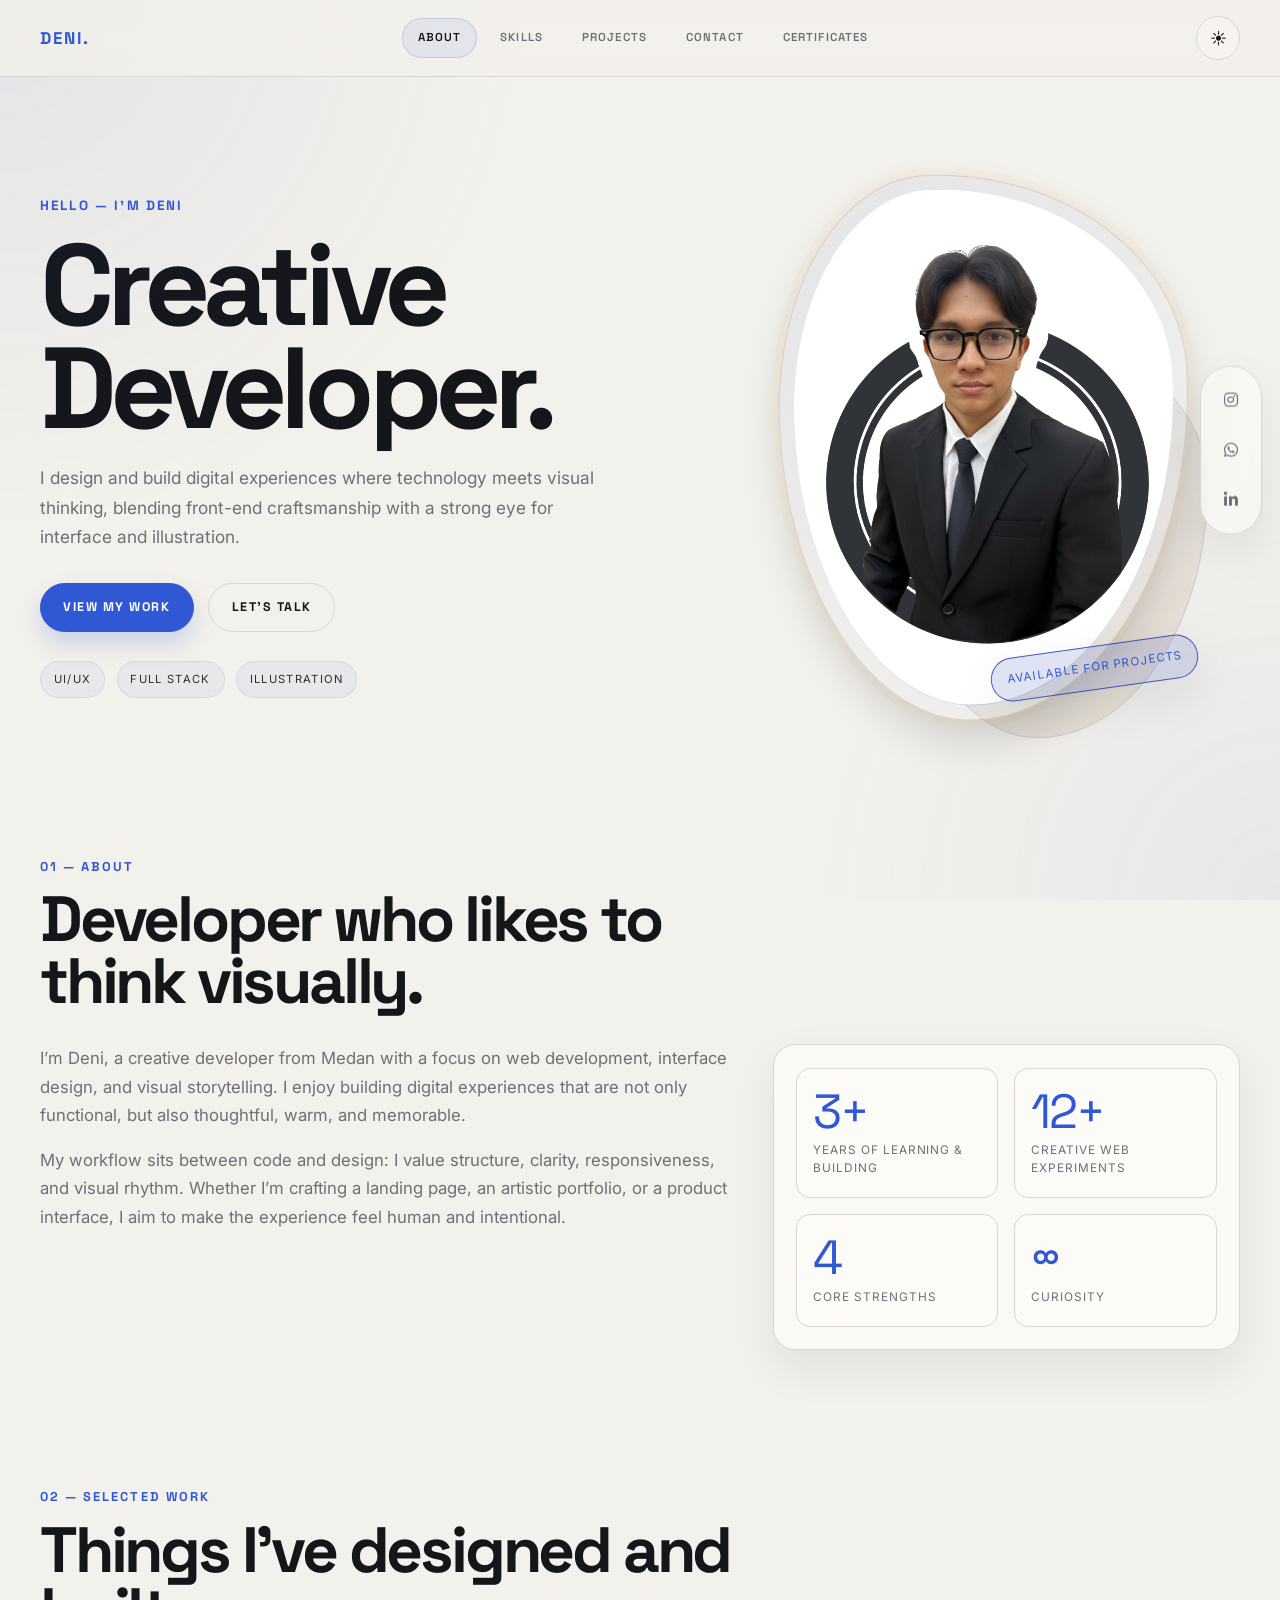
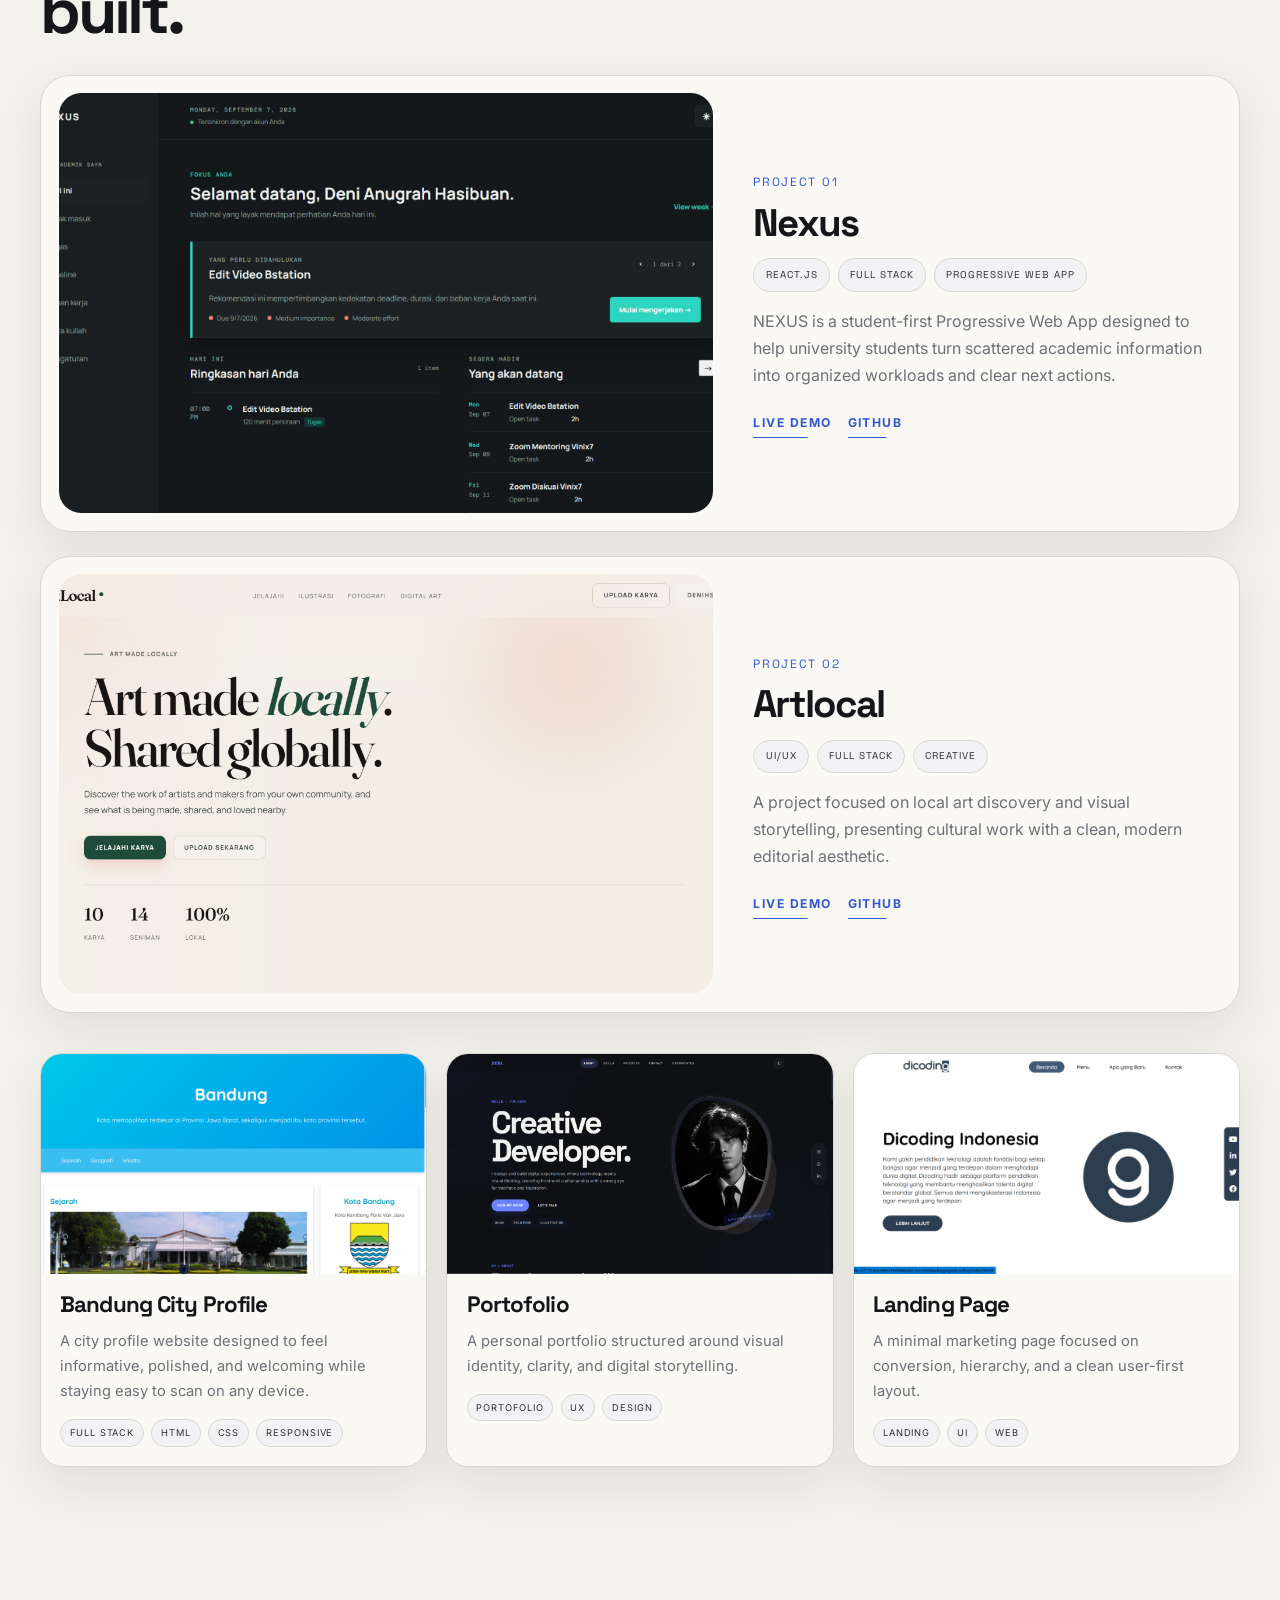
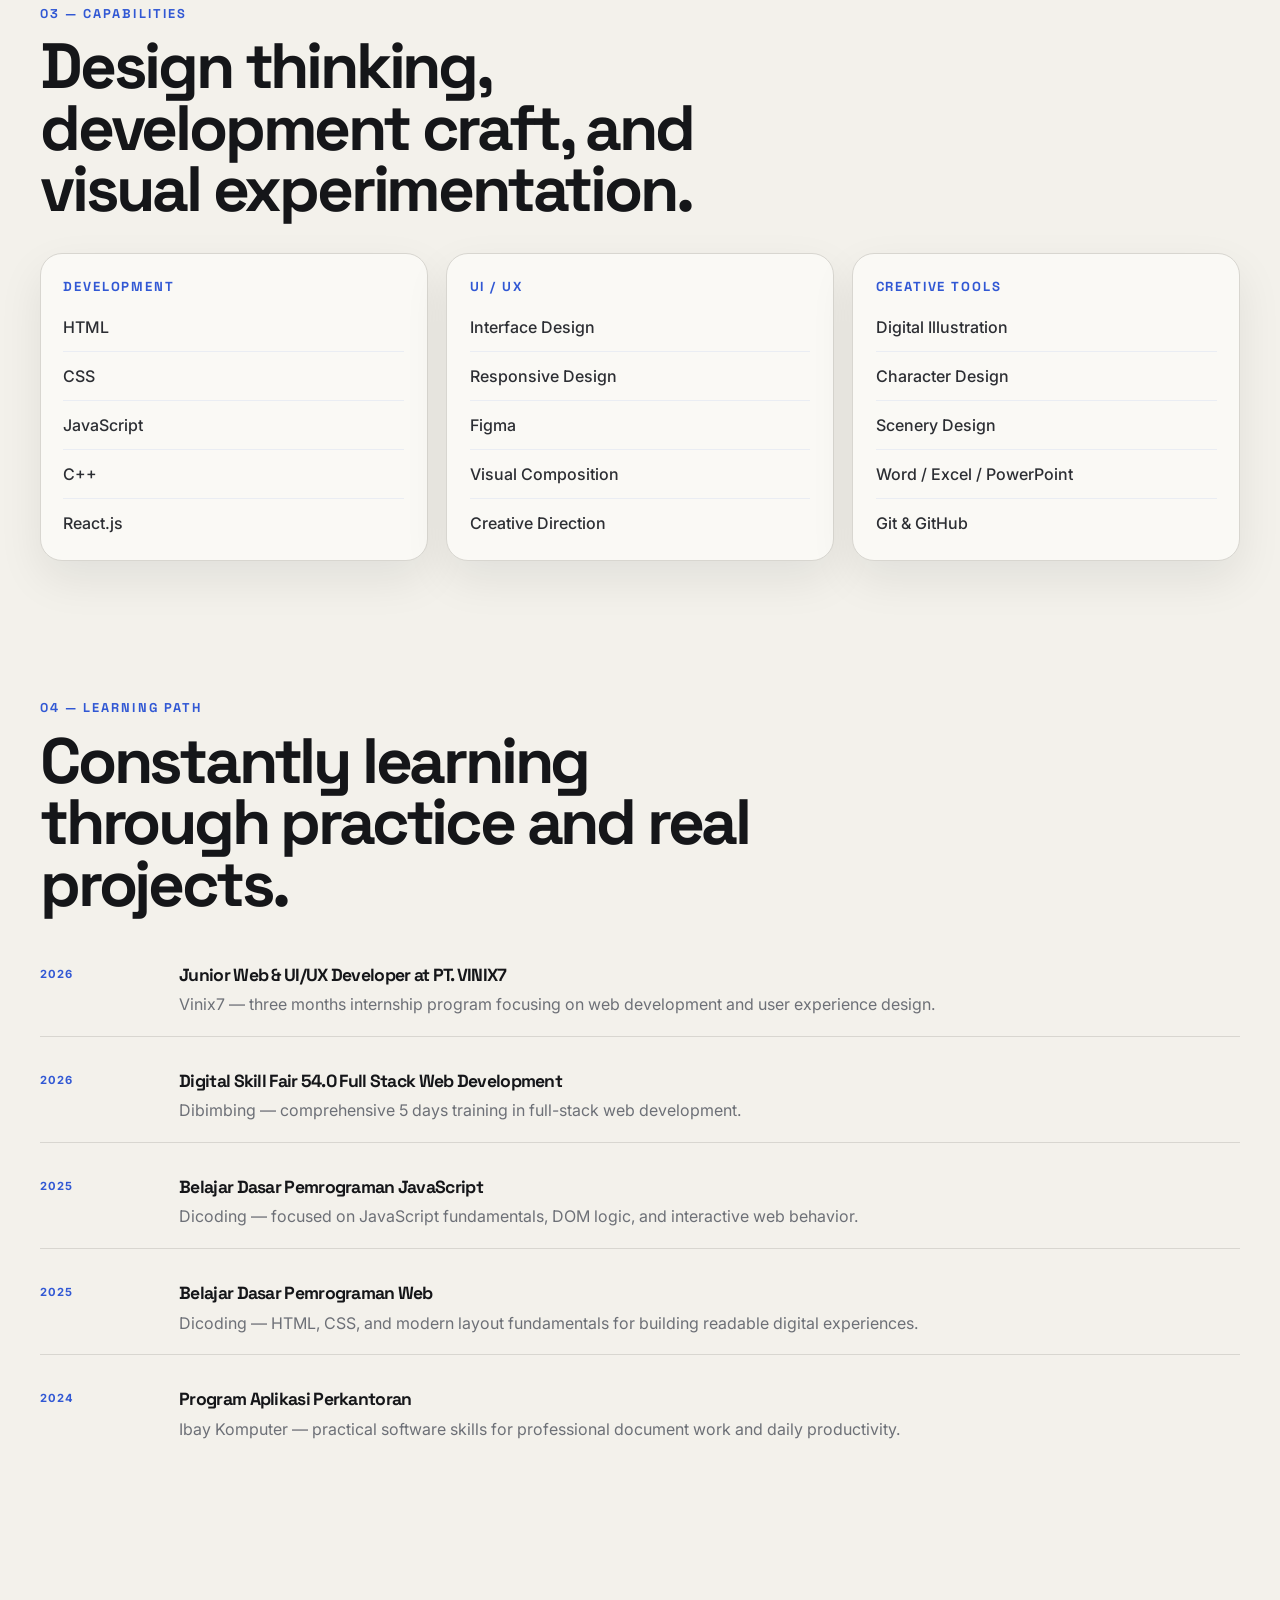
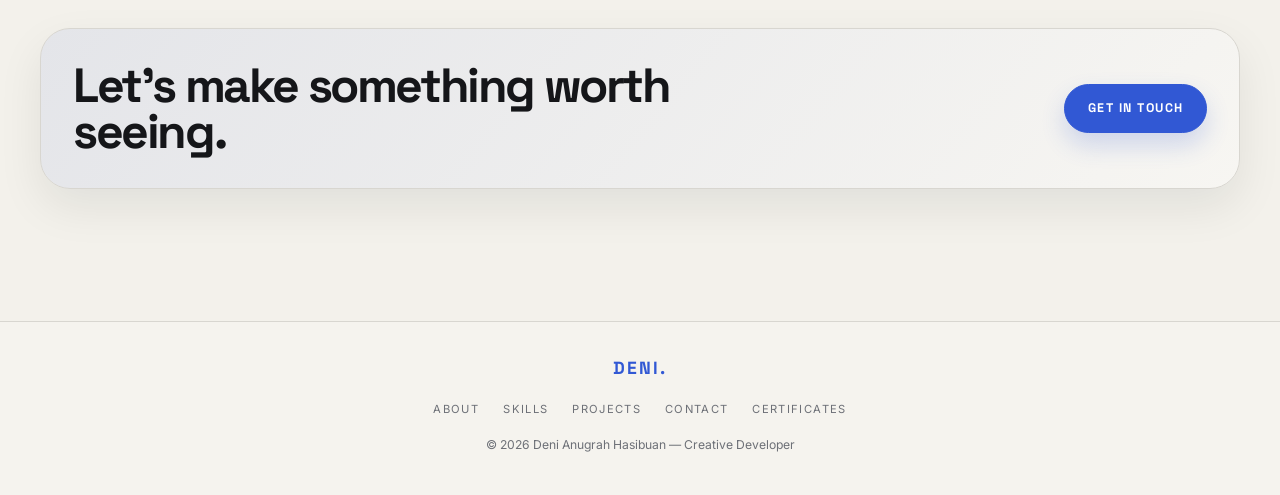
==== commit 4e904551: "addded: certificate for virtual workshop exchange between Medan State University and Michigan State " ====
--- a/index.html
+++ b/index.html
@@ -52,7 +52,7 @@
           </div>
           <ul class="hero-meta" aria-label="Key specialties">
             <li>UI/UX</li>
-            <li>Frontend</li>
+            <li>Full Stack</li>
             <li>Illustration</li>
           </ul>
         </div>
@@ -116,23 +116,44 @@
           <p class="section-kicker">02 — Selected work</p>
           <h2>Things I’ve designed and built.</h2>
         </div>
-
+        
         <div class="work-grid">
           <article class="project-feature">
             <div class="project-visual">
-              <img src="img/artlocal.png" alt="Artlocal project showcase" />
+              <img src="img/nexus1.png" alt="Nexus project showcase" />
             </div>
             <div class="project-content">
               <div class="project-number">Project 01</div>
+              <h3>Nexus</h3>
+              <div class="project-meta">
+                <span class="meta-tag">React.js</span>
+                <span class="meta-tag">Full Stack</span>
+                <span class="meta-tag">Progressive Web App</span>
+              </div>
+                <p class="project-copy">NEXUS is a student-first Progressive Web App designed to help university students turn scattered academic information into organized workloads and clear next actions.
+                </p>
+              <div class="project-links-row">
+                <a class="inline-link" href="https://usenexus.my.id/" target="_blank" rel="noreferrer">Live demo</a>
+                <a class="inline-link" href="https://github.com/denihsb/nexus" target="_blank" rel="noreferrer">GitHub</a>
+              </div>
+            </div>
+          </article>
+
+          <article class="project-feature">
+            <div class="project-visual">
+              <img src="img/artlocal.png" alt="Artlocal project showcase" />
+            </div>
+            <div class="project-content">
+              <div class="project-number">Project 02</div>
               <h3>Artlocal</h3>
               <div class="project-meta">
                 <span class="meta-tag">UI/UX</span>
-                <span class="meta-tag">Frontend</span>
+                <span class="meta-tag">Full Stack</span>
                 <span class="meta-tag">Creative</span>
               </div>
               <p class="project-copy">A project focused on local art discovery and visual storytelling, presenting cultural work with a clean, modern editorial aesthetic.</p>
               <div class="project-links-row">
-                <a class="inline-link" href="https://denihsb.github.io/proyekpemweb/" target="_blank" rel="noreferrer">Live demo</a>
+                <a class="inline-link" href="artlocal.my.id" target="_blank" rel="noreferrer">Live demo</a>
                 <a class="inline-link" href="https://github.com/denihsb/proyekpemweb" target="_blank" rel="noreferrer">GitHub</a>
               </div>
             </div>
@@ -147,6 +168,7 @@
                 <h4>Bandung City Profile</h4>
                 <p>A city profile website designed to feel informative, polished, and welcoming while staying easy to scan on any device.</p>
                 <div class="project-card-tags">
+                  <span>Full Stack</span>
                   <span>HTML</span>
                   <span>CSS</span>
                   <span>Responsive</span>
@@ -159,10 +181,10 @@
                 <img src="img/porto.png" alt="Portfolio project preview" />
               </div>
               <div class="project-card-body">
-                <h4>Portfolio</h4>
+                <h4>Portofolio</h4>
                 <p>A personal portfolio structured around visual identity, clarity, and digital storytelling.</p>
                 <div class="project-card-tags">
-                  <span>Portfolio</span>
+                  <span>Portofolio</span>
                   <span>UX</span>
                   <span>Design</span>
                 </div>
@@ -201,7 +223,7 @@
               <li>CSS</li>
               <li>JavaScript</li>
               <li>C++</li>
-              <li>React</li>
+              <li>React.js</li>
             </ul>
           </div>
 
@@ -236,6 +258,22 @@
         </div>
 
         <div class="timeline">
+          <div class="timeline-item">
+            <div class="timeline-year">2026</div>
+            <div class="timeline-content">
+              <h3>Junior Web &amp; UI/UX Developer at PT. VINIX7</h3>
+              <p>Vinix7 — three months internship program focusing on web development and user experience design.</p>
+            </div>
+          </div>
+          
+          <div class="timeline-item">
+            <div class="timeline-year">2026</div>
+            <div class="timeline-content">
+              <h3>Digital Skill Fair 54.0 Full Stack Web Development</h3>
+              <p>Dibimbing — comprehensive 5 days training in full-stack web development.</p>
+            </div>
+          </div>
+          
           <div class="timeline-item">
             <div class="timeline-year">2025</div>
             <div class="timeline-content">
--- a/css/app.css
+++ b/css/app.css
@@ -1126,6 +1126,19 @@
 }
 
 @media (max-width: 760px) {
+  .project-visual {
+    min-height: 0;
+    aspect-ratio: 16 / 9;
+  }
+
+  .project-visual img {
+    object-fit: contain;
+  }
+
+  .project-feature:hover .project-visual img {
+    transform: none;
+  }
+
   .site-header-inner {
     width: min(calc(100% - 1rem), var(--content-width));
   }
